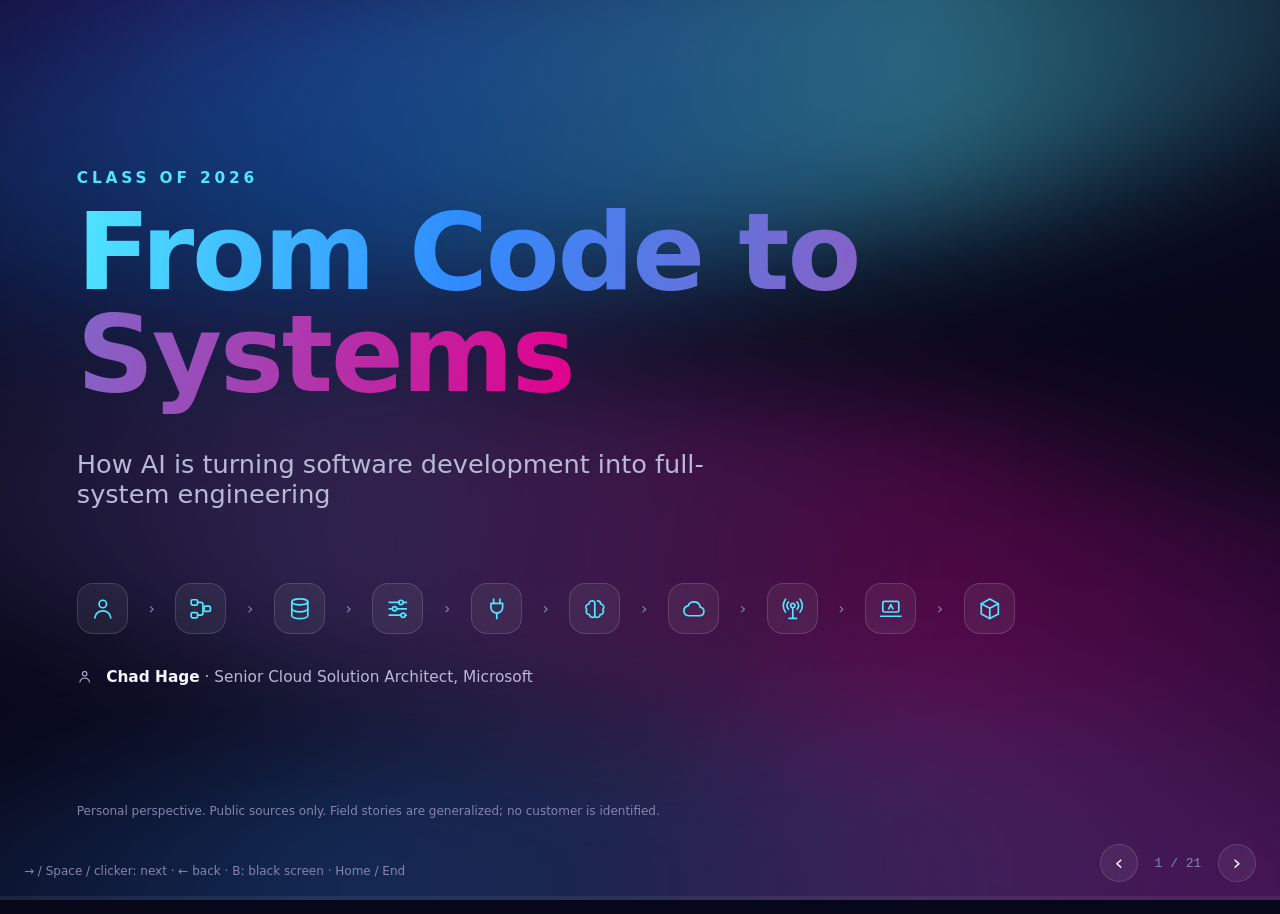
==== From-Code-to-Systems-talk.html @ 5c577702 "Publish From Code to Systems website Co-authored-by: Copilot <223556219+Copilot@users.noreply.github" ====
<!DOCTYPE html>
<html lang="en">
<head>
  <meta charset="utf-8">
  <meta name="viewport" content="width=device-width, initial-scale=1">
  <title>From Code to Systems · How AI is turning software development into full-system engineering</title>
  <meta name="description" content="A talk for computer science and computer engineering graduates on the shift from software development to full-system engineering in the AI era.">
  <style>
/* From Code to Systems — presentation microsite
   Visual direction inspired by the Microsoft Ignite 2026 stage: deep night canvas,
   flowing blue-violet-magenta light ribbons, Segoe type, bright cyan accents. */

:root {
  --bg: #07071a;
  --bg-2: #0e0d2b;
  --panel: rgba(255, 255, 255, 0.06);
  --panel-strong: rgba(255, 255, 255, 0.10);
  --line: rgba(255, 255, 255, 0.14);
  --text: #f5f5ff;
  --muted: #b9b8d9;
  --dim: #8584ad;
  --blue: #0078d4;
  --sky: #50e6ff;
  --violet: #8661c5;
  --magenta: #e3008c;
  --amber: #ffb900;
  --green: #6ccb5f;
  --grad: linear-gradient(100deg, #50e6ff 0%, #2f8cff 30%, #8661c5 62%, #e3008c 100%);
  --font: "Segoe UI Variable Display", "Segoe UI Variable Text", "Segoe UI", system-ui, -apple-system, "Helvetica Neue", Arial, sans-serif;
  --mono: "Cascadia Code", "Cascadia Mono", Consolas, ui-monospace, monospace;
  --radius: 20px;
  --ease: cubic-bezier(.2, .8, .2, 1);
}

* { box-sizing: border-box; }
html, body { margin: 0; height: 100%; background: var(--bg); color: var(--text); font-family: var(--font); overflow: hidden; }
body { -webkit-font-smoothing: antialiased; }
a { color: var(--sky); text-decoration: none; }
a:hover, a:focus-visible { text-decoration: underline; }
button { font-family: inherit; }
:focus-visible { outline: 2px solid var(--sky); outline-offset: 3px; }

/* ---------- Ambient aurora ---------- */
.aurora { position: fixed; inset: 0; z-index: 0; pointer-events: none; overflow: hidden;
  background: radial-gradient(120% 90% at 15% 0%, #1a1550 0%, transparent 55%),
              radial-gradient(90% 80% at 100% 100%, #3a0a45 0%, transparent 60%), var(--bg); }
.ribbon { position: absolute; width: 140vw; height: 38vh; left: -20vw; border-radius: 50%;
  filter: blur(60px); opacity: .42; mix-blend-mode: screen; animation: drift 22s ease-in-out infinite alternate; }
.r1 { top: -8vh; background: linear-gradient(90deg, transparent, #0078d4, #50e6ff, transparent); transform: rotate(-8deg); }
.r2 { top: 42vh; background: linear-gradient(90deg, transparent, #8661c5, #e3008c, transparent); transform: rotate(6deg); animation-duration: 28s; opacity: .30; }
.r3 { bottom: -18vh; background: linear-gradient(90deg, transparent, #2f8cff, #8661c5, transparent); transform: rotate(-3deg); animation-duration: 34s; opacity: .25; }
@keyframes drift { from { translate: -6vw 0; } to { translate: 6vw 3vh; } }

/* ---------- Stage & slides ---------- */
#stage { position: relative; z-index: 1; height: 100vh; width: 100vw; }
.slide { position: absolute; inset: 0; padding: clamp(28px, 5vh, 64px) clamp(28px, 6vw, 110px) 90px;
  display: flex; flex-direction: column; opacity: 0; visibility: hidden; transform: translateY(18px) scale(.99);
  transition: opacity .55s var(--ease), transform .55s var(--ease), visibility 0s linear .55s; overflow-y: auto; }
.slide.active { opacity: 1; visibility: visible; transform: none; transition: opacity .55s var(--ease), transform .55s var(--ease); }
.slide::-webkit-scrollbar { width: 8px; } .slide::-webkit-scrollbar-thumb { background: var(--line); border-radius: 8px; }

.kicker { display: inline-flex; align-items: center; gap: 10px; font-size: clamp(13px, 1.1vw, 17px); letter-spacing: .18em;
  text-transform: uppercase; color: var(--sky); font-weight: 600; margin-bottom: 10px; }
.kicker::before { content: ""; width: 28px; height: 2px; background: var(--grad); border-radius: 2px; }
h1, h2, h3 { margin: 0; font-weight: 600; letter-spacing: -.02em; }
h2.title { font-size: clamp(30px, 3.6vw, 60px); line-height: 1.05; }
.subtitle { color: var(--muted); font-size: clamp(16px, 1.4vw, 22px); margin-top: 8px; }
.grad-text { background: var(--grad); -webkit-background-clip: text; background-clip: text; color: transparent; }
.head { margin-bottom: clamp(16px, 3vh, 36px); }

.icon { width: 1em; height: 1em; display: inline-block; vertical-align: middle; flex: none; }
.icon svg { width: 100%; height: 100%; display: block; }
.chip { display: inline-flex; align-items: center; gap: 6px; padding: 4px 12px; border-radius: 999px; font-size: 13px;
  background: var(--panel); border: 1px solid var(--line); color: var(--muted); }
.src { display: inline-flex; gap: 6px; align-items: center; font-size: 13px; color: var(--dim); margin-top: 10px; }
.src a { color: var(--sky); }
.src .icon { font-size: 14px; color: var(--dim); }

.step { opacity: 0; transform: translateY(14px); transition: opacity .45s var(--ease), transform .45s var(--ease); }
.step.on { opacity: 1; transform: none; }

.glass { background: var(--panel); border: 1px solid var(--line); border-radius: var(--radius);
  backdrop-filter: blur(14px); -webkit-backdrop-filter: blur(14px); }

/* ---------- Title ---------- */
.s-title { justify-content: center; }
.s-title .eyebrow { color: var(--sky); letter-spacing: .25em; text-transform: uppercase; font-weight: 600; font-size: clamp(14px, 1.2vw, 18px); }
.s-title h1 { font-size: clamp(52px, 8.4vw, 150px); line-height: .95; margin: 14px 0 18px; }
.s-title .lede { font-size: clamp(18px, 2vw, 32px); color: var(--muted); max-width: 26em; }
.s-title .byline { margin-top: 34px; display: flex; gap: 14px; align-items: center; color: var(--muted); font-size: clamp(14px, 1.2vw, 18px); }
.s-title .byline strong { color: var(--text); }
.icon-rail { display: flex; gap: clamp(10px, 1.6vw, 24px); margin-top: 48px; flex-wrap: wrap; }
.icon-rail .ic { width: clamp(40px, 4vw, 62px); height: clamp(40px, 4vw, 62px); border-radius: 16px; display: grid; place-items: center;
  font-size: clamp(20px, 2vw, 30px); background: var(--panel); border: 1px solid var(--line); color: var(--sky);
  animation: pop .6s var(--ease) both; }
.icon-rail .arrow { align-self: center; color: var(--dim); }
@keyframes pop { from { opacity: 0; transform: translateY(10px) scale(.9); } }
.disclaimer { position: absolute; bottom: 70px; left: clamp(28px, 6vw, 110px); font-size: 12px; color: var(--dim); }

/* ---------- Intro ---------- */
.intro-grid { display: grid; grid-template-columns: repeat(2, minmax(0, 1fr)); gap: 18px; max-width: 1100px; }
.intro-item { display: flex; align-items: center; gap: 18px; padding: 22px 26px; font-size: clamp(18px, 1.7vw, 26px); }
.intro-item .icon { font-size: 40px; color: var(--sky); }

/* ---------- Poll ---------- */
.s-poll { justify-content: center; align-items: center; text-align: center; }
.poll-hand { font-size: clamp(80px, 11vw, 170px); color: var(--amber); animation: wave 2.4s ease-in-out infinite; transform-origin: 70% 90%; }
@keyframes wave { 0%, 60%, 100% { rotate: 0deg; } 10%, 30% { rotate: 14deg; } 20%, 40% { rotate: -8deg; } }
.poll-q { font-size: clamp(30px, 4.4vw, 72px); line-height: 1.08; max-width: 18em; margin: 18px 0 26px; }
.poll-follow { display: flex; flex-direction: column; gap: 10px; align-items: center; }
.poll-follow .step { font-size: clamp(18px, 2vw, 32px); color: var(--muted); display: flex; gap: 12px; align-items: center; }
.poll-follow .step .icon { color: var(--amber); }
.poll-punch { margin-top: 26px; font-size: clamp(22px, 2.6vw, 42px); font-weight: 600; }
.tally { display: flex; gap: 10px; margin-top: 22px; justify-content: center; }
.tally button { background: var(--panel); border: 1px solid var(--line); color: var(--muted); border-radius: 999px; padding: 8px 16px; cursor: pointer; font-size: 14px; }
.tally button.sel { background: var(--grad); color: #07071a; border-color: transparent; font-weight: 700; }

/* ---------- Shift ---------- */
.shift-row { display: grid; grid-template-columns: 1fr auto 1fr; gap: clamp(16px, 3vw, 48px); align-items: stretch; }
.shift-col { padding: clamp(20px, 3vw, 40px); }
.shift-col h3 { display: flex; align-items: center; gap: 14px; font-size: clamp(22px, 2.4vw, 38px); margin-bottom: 18px; }
.shift-col h3 .icon { font-size: 1.4em; }
.shift-col.then h3 { color: var(--muted); }
.shift-col.now { border-color: rgba(80, 230, 255, .45); box-shadow: 0 0 60px rgba(80, 230, 255, .12) inset; }
.shift-col.now h3 { color: var(--sky); }
.shift-col ul { list-style: none; margin: 0; padding: 0; display: grid; gap: 14px; }
.shift-col li { font-size: clamp(18px, 1.9vw, 30px); display: flex; gap: 12px; align-items: center; }
.shift-col.then li { color: var(--muted); }
.shift-col li::before { content: ""; width: 10px; height: 10px; border-radius: 50%; background: currentColor; opacity: .7; flex: none; }
.shift-arrow { align-self: center; font-size: clamp(40px, 5vw, 80px); color: var(--violet); }
.bigline { margin-top: clamp(20px, 5vh, 56px); font-size: clamp(26px, 3.6vw, 60px); font-weight: 700; line-height: 1.1; }

/* ---------- Reveal ---------- */
.reveal-grid { display: grid; grid-template-columns: repeat(3, minmax(0, 1fr)); gap: 20px; flex: 1; align-content: start; }
.reveal-card { padding: 26px; display: flex; flex-direction: column; gap: 14px; cursor: pointer; min-height: 320px; position: relative; }
.reveal-card .icon.big { font-size: 46px; color: var(--sky); }
.reveal-card .prompt { font-size: clamp(17px, 1.55vw, 24px); line-height: 1.3; }
.reveal-card .answer { margin-top: auto; font-size: clamp(38px, 4.6vw, 76px); font-weight: 800; line-height: 1; display: none; }
.reveal-card.open .answer { display: block; animation: pop .5s var(--ease) both; }
.reveal-card .qmark { margin-top: auto; font-size: clamp(38px, 4.6vw, 76px); font-weight: 800; color: var(--dim); line-height: 1; }
.reveal-card.open .qmark { display: none; }
.reveal-card .note { color: var(--muted); font-size: 15px; opacity: 0; transition: opacity .5s .2s; }
.reveal-card.open .note { opacity: 1; }
.reveal-card .src { opacity: 0; transition: opacity .5s .3s; margin-top: 0; }
.reveal-card.open .src { opacity: 1; }
.takeaway { margin-top: clamp(16px, 4vh, 40px); font-size: clamp(22px, 2.6vw, 42px); font-weight: 600; }

/* ---------- Evidence ---------- */
.evi-grid { display: grid; grid-template-columns: repeat(3, minmax(0, 1fr)); gap: 18px; }
.evi { padding: 22px 24px; display: flex; flex-direction: column; gap: 8px; }
.evi .top { display: flex; align-items: center; gap: 14px; }
.evi .top .icon { font-size: 34px; color: var(--sky); }
.evi .stat { font-size: clamp(28px, 3vw, 50px); font-weight: 800; line-height: 1; }
.evi .label { color: var(--muted); font-size: clamp(15px, 1.25vw, 19px); line-height: 1.35; }
.caveat { margin-top: 20px; color: var(--dim); font-size: 15px; display: flex; gap: 8px; align-items: center; }
.caveat .icon { color: var(--amber); }

/* ---------- Provocation ---------- */
.s-provocation { justify-content: center; align-items: center; }
.flip { perspective: 1600px; width: min(1100px, 90vw); height: min(440px, 56vh); cursor: pointer; }
.flip-inner { position: relative; width: 100%; height: 100%; transition: transform .9s var(--ease); transform-style: preserve-3d; }
.flip.flipped .flip-inner { transform: rotateY(180deg); }
.face { position: absolute; inset: 0; backface-visibility: hidden; -webkit-backface-visibility: hidden; border-radius: 28px;
  display: flex; flex-direction: column; justify-content: center; padding: clamp(28px, 5vw, 70px); gap: 18px; }
.face.front { background: linear-gradient(135deg, #2a0f3c, #12123a); border: 1px solid rgba(227, 0, 140, .45); }
.face.back { background: linear-gradient(135deg, #062a45, #141a4a); border: 1px solid rgba(80, 230, 255, .5); transform: rotateY(180deg); }
.face .tag { font-size: 15px; letter-spacing: .2em; text-transform: uppercase; font-weight: 700; display: flex; align-items: center; gap: 10px; }
.face.front .tag { color: #ff6fc4; } .face.back .tag { color: var(--sky); }
.face .say { font-size: clamp(30px, 4.4vw, 72px); font-weight: 700; line-height: 1.08; }
.face.front .say { text-decoration: line-through rgba(227, 0, 140, 0); transition: text-decoration-color .6s; }
.face .icon.giant { position: absolute; right: 40px; top: 36px; font-size: 80px; opacity: .18; }
.vote { display: flex; gap: 14px; margin-top: 10px; }
.vote span { padding: 8px 18px; border-radius: 999px; border: 1px solid var(--line); background: var(--panel); font-size: 16px; display: inline-flex; gap: 8px; align-items: center; }

/* ---------- Stack ---------- */
.stack-wrap { display: grid; grid-template-columns: minmax(280px, 0.9fr) 1.2fr; gap: clamp(18px, 3vw, 44px); flex: 1; min-height: 0; }
.stack { display: flex; flex-direction: column; gap: 6px; }
.layer { display: flex; align-items: center; gap: 14px; padding: 9px 16px; border-radius: 14px; background: var(--panel); border: 1px solid var(--line);
  cursor: pointer; transition: all .35s var(--ease); font-size: clamp(14px, 1.25vw, 19px); color: var(--muted); text-align: left; width: 100%; font-family: inherit; }
.layer .num { font-family: var(--mono); font-size: 12px; color: var(--dim); width: 22px; }
.layer .icon { font-size: 22px; color: var(--sky); }
.layer:hover { background: var(--panel-strong); }
.layer.sel { background: linear-gradient(90deg, rgba(0,120,212,.45), rgba(134,97,197,.35)); color: var(--text); border-color: rgba(80,230,255,.6);
  transform: translateX(10px); box-shadow: 0 8px 30px rgba(0, 120, 212, .25); }
.layer.done { color: var(--text); }
.detail { padding: clamp(22px, 3vw, 40px); display: flex; flex-direction: column; gap: 18px; }
.detail .dh { display: flex; align-items: center; gap: 18px; }
.detail .dh .icon { font-size: 64px; color: var(--sky); }
.detail .dh h3 { font-size: clamp(26px, 2.8vw, 46px); }
.kv { display: grid; grid-template-columns: 44px 1fr; gap: 14px 12px; align-items: start; }
.kv .icon { font-size: 28px; }
.kv .k { font-size: 12px; letter-spacing: .14em; text-transform: uppercase; color: var(--dim); }
.kv .v { font-size: clamp(17px, 1.6vw, 25px); }
.kv .ok { color: var(--green); } .kv .bad { color: #ff7a8a; } .kv .sk { color: var(--amber); }
.pills { display: flex; flex-wrap: wrap; gap: 8px; margin-top: 4px; }
.pill { padding: 4px 12px; border-radius: 999px; font-size: 14px; background: rgba(255,185,0,.12); border: 1px solid rgba(255,185,0,.35); color: #ffd56b; }
.detail-empty { color: var(--dim); display: grid; place-items: center; text-align: center; font-size: 20px; gap: 12px; }
.detail-empty .icon { font-size: 60px; color: var(--violet); }

/* ---------- Journey ---------- */
.journey-req { font-size: clamp(18px, 1.9vw, 30px); padding: 16px 22px; border-left: 4px solid var(--sky); background: var(--panel); border-radius: 12px; margin-bottom: 18px; font-style: italic; }
.journey-wrap { display: grid; grid-template-columns: minmax(240px, .75fr) 1.25fr; gap: clamp(18px, 3vw, 44px); flex: 1; min-height: 0; }
.track { position: relative; display: flex; flex-direction: column; gap: 4px; }
.track .layer { cursor: default; padding: 7px 14px; }
.packet { position: absolute; left: -16px; width: 12px; height: 12px; border-radius: 50%; background: var(--sky);
  box-shadow: 0 0 0 6px rgba(80,230,255,.2), 0 0 24px var(--sky); transition: top .6s var(--ease); }
.jcard { padding: clamp(22px, 3vw, 38px); display: flex; flex-direction: column; gap: 18px; }
.jcard .stepno { font-family: var(--mono); color: var(--dim); font-size: 14px; }
.jcard .what { font-size: clamp(22px, 2.4vw, 38px); font-weight: 600; line-height: 1.15; }
.jgrid { display: grid; grid-template-columns: 1fr 1fr; gap: 14px; }
.jbox { padding: 16px 18px; border-radius: 14px; display: flex; gap: 12px; align-items: flex-start; font-size: clamp(15px, 1.4vw, 21px); }
.jbox .icon { font-size: 26px; }
.jbox.breaks { background: rgba(255, 80, 110, .1); border: 1px solid rgba(255, 80, 110, .35); }
.jbox.breaks .icon { color: #ff7a8a; }
.jbox.save { background: rgba(108, 203, 95, .1); border: 1px solid rgba(108, 203, 95, .35); }
.jbox.save .icon { color: var(--green); }
.jbox small { display: block; font-size: 11px; letter-spacing: .14em; text-transform: uppercase; color: var(--dim); margin-bottom: 4px; }

/* ---------- Trio ---------- */
.trio { display: grid; grid-template-columns: repeat(3, minmax(0, 1fr)); gap: 20px; }
.trio .t { padding: 30px; display: flex; flex-direction: column; gap: 12px; }
.trio .t .icon { font-size: 60px; color: var(--sky); }
.trio .t h3 { font-size: clamp(22px, 2.2vw, 36px); }
.trio .t .line { color: var(--muted); font-size: clamp(16px, 1.4vw, 21px); }
.trio .t .proof { font-size: 15px; padding-top: 12px; border-top: 1px solid var(--line); }

/* ---------- Skills ---------- */
.skills-wrap { display: grid; grid-template-columns: 1.05fr 1fr; gap: clamp(16px, 2.5vw, 36px); flex: 1; min-height: 0; }
.skill-grid { display: grid; grid-template-columns: repeat(3, minmax(0, 1fr)); gap: 10px; align-content: start; }
.tile { display: flex; flex-direction: column; align-items: flex-start; gap: 8px; padding: 12px 14px; border-radius: 14px; background: var(--panel); border: 1px solid var(--line);
  color: var(--muted); cursor: pointer; text-align: left; font-family: inherit; font-size: clamp(12px, 1vw, 15px); transition: all .3s var(--ease); }
.tile .icon { font-size: 26px; color: var(--sky); }
.tile:hover { background: var(--panel-strong); color: var(--text); }
.tile.sel { background: linear-gradient(135deg, rgba(0,120,212,.5), rgba(227,0,140,.3)); color: var(--text); border-color: rgba(80,230,255,.6); transform: scale(1.03); }
.tile.seen { color: var(--text); }
.skill-card { perspective: 1600px; min-height: 380px; cursor: pointer; }
.skill-card .flip-inner { min-height: 380px; }
.skill-card .face { justify-content: flex-start; padding: clamp(22px, 2.6vw, 36px); border-radius: 22px; }
.skill-card.flipped .flip-inner { transform: rotateY(180deg); }
.skill-card .face h3 { font-size: clamp(22px, 2.2vw, 36px); display: flex; gap: 14px; align-items: center; }
.skill-card .face h3 .icon { font-size: 1.4em; color: var(--sky); }
.skill-card .why { font-size: clamp(18px, 1.8vw, 28px); line-height: 1.25; font-weight: 600; }
.skill-card .hint { margin-top: auto; color: var(--dim); font-size: 13px; display: flex; gap: 8px; align-items: center; }
.oldnew { display: grid; gap: 12px; }
.oldnew .o, .oldnew .n { padding: 14px 16px; border-radius: 14px; font-size: clamp(15px, 1.4vw, 21px); }
.oldnew .o { background: rgba(255,255,255,.05); color: var(--muted); }
.oldnew .n { background: rgba(80,230,255,.1); border: 1px solid rgba(80,230,255,.35); }
.oldnew small { display: block; font-size: 11px; letter-spacing: .14em; text-transform: uppercase; color: var(--dim); margin-bottom: 4px; }
details.starter { margin-top: 14px; border-radius: 14px; background: rgba(255,185,0,.08); border: 1px solid rgba(255,185,0,.3); padding: 10px 16px; }
details.starter summary { cursor: pointer; color: #ffd56b; font-weight: 600; display: flex; gap: 8px; align-items: center; list-style: none; }
details.starter summary::-webkit-details-marker { display: none; }
details.starter p { margin: 8px 0 2px; font-size: clamp(15px, 1.3vw, 19px); }

/* ---------- Field stories & cases ---------- */
.field-grid, .case-grid { display: grid; grid-template-columns: repeat(2, minmax(0, 1fr)); gap: 16px; }
.case-grid { grid-template-columns: repeat(3, minmax(0, 1fr)); }
.story { padding: 22px 24px; display: grid; grid-template-columns: 56px 1fr; gap: 6px 16px; }
.story > .icon { font-size: 44px; color: var(--sky); grid-row: span 5; }
.story .sector { font-size: 13px; letter-spacing: .14em; text-transform: uppercase; color: var(--dim); }
.story h3 { font-size: clamp(20px, 1.9vw, 30px); }
.story .row { display: flex; gap: 10px; align-items: flex-start; font-size: clamp(14px, 1.2vw, 18px); color: var(--muted); }
.story .row .icon { font-size: 18px; margin-top: 3px; }
.story .lesson { color: var(--text); font-weight: 600; }
.story .lesson .icon { color: var(--amber); }
.case { padding: 22px; display: flex; flex-direction: column; gap: 6px; }
.case .top { display: flex; justify-content: space-between; align-items: center; }
.case .top .icon { font-size: 32px; color: var(--sky); }
.case .org { font-weight: 700; font-size: clamp(17px, 1.5vw, 23px); }
.case .what { color: var(--dim); font-size: 14px; }
.case .stat { font-size: clamp(30px, 3vw, 50px); font-weight: 800; margin-top: 8px; line-height: 1.05; }
.case .stat.quote { font-size: clamp(24px, 2.2vw, 36px); font-style: italic; }
.case .sl { color: var(--muted); font-size: 15px; }

/* ---------- Roles ---------- */
.legend { display: flex; gap: 16px; flex-wrap: wrap; align-items: center; margin-bottom: 16px; }
.legend .lg { display: inline-flex; gap: 8px; align-items: center; font-size: 15px; color: var(--muted); }
.dot { width: 12px; height: 12px; border-radius: 50%; display: inline-block; }
.dot.now { background: var(--green); } .dot.y1 { background: var(--sky); } .dot.y3 { background: var(--magenta); }
.legend .ln { font-size: 13px; color: var(--dim); font-style: italic; }
.role-cols { display: grid; grid-template-columns: repeat(3, minmax(0, 1fr)); gap: 16px; flex: 1; }
.role-col h4 { margin: 0 0 10px; font-size: 14px; letter-spacing: .14em; text-transform: uppercase; display: flex; gap: 8px; align-items: center; color: var(--muted); }
.role { padding: 16px 18px; margin-bottom: 12px; display: grid; grid-template-columns: 40px 1fr; gap: 4px 12px; }
.role > .icon { font-size: 32px; grid-row: span 3; }
.role.now > .icon { color: var(--green); } .role.y1 > .icon { color: var(--sky); } .role.y3 > .icon { color: #ff6fc4; }
.role h3 { font-size: clamp(17px, 1.5vw, 23px); }
.role .line { color: var(--muted); font-size: 14px; }
.role .proof { font-size: 13px; }
.role.feature { border-color: rgba(108,203,95,.6); box-shadow: 0 0 40px rgba(108,203,95,.15); }

/* ---------- Close ---------- */
.s-close { justify-content: center; align-items: center; text-align: center; }
.s-close .l1 { font-size: clamp(34px, 5vw, 86px); font-weight: 600; color: var(--muted); }
.s-close .l2 { font-size: clamp(42px, 6.4vw, 112px); font-weight: 800; line-height: 1.02; margin-top: 12px; max-width: 14em; }
.s-close .thanks { margin-top: 48px; font-size: clamp(20px, 2vw, 30px); color: var(--muted); }
.s-close .thanks strong { color: var(--text); }

/* ---------- Sources ---------- */
.src-grid { display: grid; grid-template-columns: repeat(2, minmax(0, 1fr)); gap: 18px; }
.src-group { padding: 20px 24px; }
.src-group h3 { font-size: 18px; margin-bottom: 10px; color: var(--sky); }
.src-group ol { margin: 0; padding-left: 20px; display: grid; gap: 6px; font-size: 14px; color: var(--muted); }
.src-group a { color: var(--text); }

/* ---------- HUD ---------- */
.hud { position: fixed; z-index: 5; right: 24px; bottom: 18px; display: flex; gap: 8px; align-items: center; }
.hud-btn { width: 38px; height: 38px; border-radius: 50%; border: 1px solid var(--line); background: var(--panel); color: var(--text); font-size: 22px; cursor: pointer; line-height: 1; }
.hud-btn:hover { background: var(--panel-strong); }
.hud-count { font-family: var(--mono); font-size: 13px; color: var(--dim); min-width: 64px; text-align: center; }
.progress { position: fixed; z-index: 5; left: 0; right: 0; bottom: 0; height: 4px; background: rgba(255,255,255,.06); }
.progress span { display: block; height: 100%; width: 0; background: var(--grad); transition: width .5s var(--ease); }
.blackout { position: fixed; inset: 0; z-index: 20; background: #000; opacity: 0; pointer-events: none; transition: opacity .4s; }
.blackout.on { opacity: 1; pointer-events: auto; }
.keyhint { position: fixed; z-index: 5; left: 24px; bottom: 22px; font-size: 12px; color: var(--dim); transition: opacity 1s; }
.keyhint.hide { opacity: 0; }
.noscript { position: fixed; inset: 0; display: grid; place-items: center; font-size: 22px; }

/* ---------- Responsive ---------- */
@media (max-width: 1100px) {
  .reveal-grid, .evi-grid, .trio, .case-grid, .role-cols { grid-template-columns: repeat(2, minmax(0, 1fr)); }
  .skills-wrap, .stack-wrap, .journey-wrap { grid-template-columns: 1fr; }
}
@media (max-width: 700px) {
  .reveal-grid, .evi-grid, .trio, .case-grid, .role-cols, .field-grid, .intro-grid, .src-grid, .jgrid { grid-template-columns: 1fr; }
  .shift-row { grid-template-columns: 1fr; } .shift-arrow { rotate: 90deg; justify-self: center; }
  .skill-grid { grid-template-columns: repeat(2, minmax(0, 1fr)); }
  .keyhint { display: none; }
}
@media (prefers-reduced-motion: reduce) {
  *, *::before, *::after { animation: none !important; transition-duration: .01ms !important; }
}
@media print {
  html, body { overflow: visible; height: auto; }
  .aurora, .hud, .progress, .keyhint, .blackout { display: none; }
  #stage { height: auto; }
  .slide { position: relative; opacity: 1; visibility: visible; transform: none; page-break-after: always; min-height: 100vh; }
  .step, .reveal-card .note, .reveal-card .src { opacity: 1 !important; transform: none !important; }
}

</style>
</head>
<body>
  <div class="aurora" aria-hidden="true">
    <span class="ribbon r1"></span><span class="ribbon r2"></span><span class="ribbon r3"></span>
  </div>

  <main id="stage" aria-live="polite"></main>

  <nav class="hud" aria-label="Presentation controls">
    <button class="hud-btn" id="prevBtn" aria-label="Previous">&#8249;</button>
    <span class="hud-count" id="counter">1 / 1</span>
    <button class="hud-btn" id="nextBtn" aria-label="Next">&#8250;</button>
  </nav>
  <div class="progress" aria-hidden="true"><span id="progressBar"></span></div>
  <div class="blackout" id="blackout" aria-hidden="true"></div>
  <div class="keyhint" id="keyhint">→ / Space / clicker: next · ← back · B: black screen · Home / End</div>

  <noscript><p class="noscript">This talk needs JavaScript to present.</p></noscript>
  <script id="talk-data" type="application/json">{"meta": {"title": "From Code to Systems", "subtitle": "How AI is turning software development into full-system engineering", "speaker": "Chad Hage", "role": "Senior Cloud Solution Architect, Microsoft", "event": "TEDx-style talk · Graduating class of computer science & computer engineering", "disclaimer": "Personal perspective. Public sources only. Field stories are generalized; no customer is identified."}, "sections": [{"id": "title", "type": "title", "kicker": "Class of 2026", "title": "From Code to Systems", "subtitle": "How AI is turning software development into full-system engineering", "icons": ["person", "flow", "database", "sliders", "plug", "brain", "cloud", "antenna", "laptop", "box"]}, {"id": "intro", "type": "intro", "kicker": "Who's talking", "title": "Field engineer. Not a futurist.", "points": [{"icon": "building", "text": "Cloud Solution Architect at Microsoft"}, {"icon": "globe", "text": "Banks · energy · pharma · automotive"}, {"icon": "box", "text": "Platforms, guardrails, reliability, cost"}, {"icon": "compass", "text": "Today: what I see changing, and the evidence behind it"}]}, {"id": "poll-1", "type": "poll", "kicker": "Hands up", "question": "Did an AI write code you shipped this year?", "followups": ["Keep it up if you could explain every line.", "Keep it up if you tested how it fails.", "Keep it up if you know what it cost to run."], "punch": "That gap is this talk."}, {"id": "shift", "type": "shift", "kicker": "The shift", "title": "The craft moved up a level", "from": {"label": "Then", "icon": "code", "items": ["Write the code", "Ship the app", "Full stack = UI to database"]}, "to": {"label": "Now", "icon": "flow", "items": ["Specify, verify, contain", "Run the system", "Full stack = human to container"]}, "bigline": "The full stack is now the full execution stack."}, {"id": "reveal-1", "type": "reveal", "kicker": "Guess the number", "items": [{"prompt": "Lab task. AI pair programmer vs. none. How much faster?", "answer": "55.8% faster", "icon": "rocket", "note": "Randomized lab experiment, one well-scoped task", "source": "Peng et al., 2023", "url": "https://arxiv.org/abs/2302.06590"}, {"prompt": "Experienced maintainers. Their own large repos. Early-2025 tools. Faster or slower?", "answer": "19% slower", "icon": "hourglass", "note": "They believed AI had sped them up by 20%", "source": "METR randomized trial, 2025 (METR now flags these results as dated)", "url": "https://metr.org/blog/2025-07-10-early-2025-ai-experienced-os-dev-study/"}, {"prompt": "Three company field experiments. 4,867 developers. Change in completed tasks?", "answer": "+26%", "icon": "chart", "note": "Bigger gains for less experienced developers", "source": "Cui, Demirer et al., Microsoft Research, 2025", "url": "https://www.microsoft.com/en-us/research/publication/the-effects-of-generative-ai-on-high-skilled-work-evidence-from-three-field-experiments-with-software-developers/"}], "takeaway": "Same tools. Different results. The system around the tool decides."}, {"id": "evidence", "type": "evidence", "kicker": "Evidence wall", "title": "What the data keeps saying", "cards": [{"icon": "pulse", "stat": "−7.2%", "label": "delivery stability as AI adoption rose", "source": "DORA 2024 (survey, correlational)", "url": "https://cloud.google.com/blog/products/devops-sre/announcing-the-2024-dora-report"}, {"icon": "shieldcheck", "stat": "Guardrails", "label": "Throughput now rises with AI. Stability needs strong tests, version control and fast feedback.", "source": "DORA 2025 (survey of ~5,000)", "url": "https://cloud.google.com/blog/products/ai-machine-learning/announcing-the-2025-dora-report"}, {"icon": "eye", "stat": "Trust ↔ thinking", "label": "More confidence in AI, less critical thinking. More self-confidence, more.", "source": "Lee et al., Microsoft Research, CHI 2025", "url": "https://www.microsoft.com/en-us/research/publication/the-impact-of-generative-ai-on-critical-thinking-self-reported-reductions-in-cognitive-effort-and-confidence-effects-from-a-survey-of-knowledge-workers/"}, {"icon": "check", "stat": "50%", "label": "of AI users rank quality control of AI output as the top skill", "source": "Microsoft Work Trend Index 2026", "url": "https://www.microsoft.com/en-us/worklab/work-trend-index/agents-human-agency-and-the-opportunity-for-every-organization"}, {"icon": "users", "stat": "2×", "label": "Organizational factors explain more than twice the AI impact of individual ones", "source": "Microsoft Work Trend Index 2026", "url": "https://www.microsoft.com/en-us/worklab/work-trend-index/agents-human-agency-and-the-opportunity-for-every-organization"}, {"icon": "briefcase", "stat": "78%", "label": "of leaders considering hiring for AI-specific roles", "source": "Microsoft Work Trend Index 2025", "url": "https://www.microsoft.com/en-us/worklab/work-trend-index/2025-the-year-the-frontier-firm-is-born"}], "caveat": "Surveys show association, not cause. Read the method before you quote the number."}, {"id": "provoke-1", "type": "provocation", "kicker": "Myth or fact?", "myth": "AI makes engineering discipline optional.", "flip": "AI multiplies change. Discipline is what keeps it standing.", "icon": "zap"}, {"id": "stack", "type": "stack", "kicker": "The map", "title": "The full execution stack", "subtitle": "Every layer is now an engineering surface", "layers": [{"id": "human", "name": "Human intent", "icon": "person", "engineer": "Goals, specs, approval points", "risk": "Vague intent, unchecked trust", "skills": ["BDD", "Verification"], "source": "Lee et al., CHI 2025", "url": "https://www.microsoft.com/en-us/research/publication/the-impact-of-generative-ai-on-critical-thinking-self-reported-reductions-in-cognitive-effort-and-confidence-effects-from-a-survey-of-knowledge-workers/"}, {"id": "process", "name": "Process", "icon": "flow", "engineer": "Workflows, hand-offs, change control", "risk": "Agents skip the steps people relied on", "skills": ["BDD", "Reliability"], "source": "Work Trend Index 2026", "url": "https://www.microsoft.com/en-us/worklab/work-trend-index/agents-human-agency-and-the-opportunity-for-every-organization"}, {"id": "data", "name": "Data", "icon": "database", "engineer": "Quality, lineage, freshness, access", "risk": "Confident answers from stale data", "skills": ["Evaluation", "Security"], "source": "Microsoft Foundry observability", "url": "https://learn.microsoft.com/en-us/azure/foundry/concepts/observability"}, {"id": "config", "name": "Configuration & policy", "icon": "sliders", "engineer": "Identity, least privilege, policy as code", "risk": "One setting opens everything", "skills": ["Security", "Cost"], "source": "Microsoft Secure Future Initiative", "url": "https://www.microsoft.com/en-us/trust-center/security/secure-future-initiative"}, {"id": "harness", "name": "Agent harness", "icon": "plug", "engineer": "Tools, context, memory, guardrails", "risk": "Wrong context, wrong tool, wrong action", "skills": ["Context engineering", "Red teaming"], "source": "Model Context Protocol", "url": "https://modelcontextprotocol.io/docs/getting-started/intro"}, {"id": "models", "name": "Models", "icon": "brain", "engineer": "Language, decision and science models; routing", "risk": "Frontier cost for routine work", "skills": ["Evaluation", "Cost", "Performance"], "source": "Microsoft Ignite 2026 keynote", "url": "https://blogs.microsoft.com/blog/2026/11/17/ignite-2026-building-the-frontier-ecosystem/"}, {"id": "cloud", "name": "Cloud hub", "icon": "cloud", "engineer": "Scale, regions, observability, evaluation", "risk": "Silent drift at scale", "skills": ["Reliability", "Chaos", "Cost"], "source": "Azure Well-Architected: Reliability", "url": "https://learn.microsoft.com/en-us/azure/well-architected/reliability/"}, {"id": "edge", "name": "Edge", "icon": "antenna", "engineer": "Plants, sites, offline operation", "risk": "The network is gone. Now what?", "skills": ["Reliability", "Performance"], "source": "Azure IoT Operations", "url": "https://learn.microsoft.com/en-us/azure/iot-operations/overview-iot-operations"}, {"id": "device", "name": "Local device", "icon": "laptop", "engineer": "On-device models, GPU/NPU, privacy", "risk": "Battery, heat, version sprawl", "skills": ["Performance", "Security"], "source": "Foundry Local", "url": "https://learn.microsoft.com/en-us/azure/foundry-local/what-is-foundry-local"}, {"id": "container", "name": "Execution container", "icon": "box", "engineer": "Blast radius of generated code", "risk": "Agent grants itself more access", "skills": ["Containment", "Security", "Chaos"], "source": "Microsoft Execution Containers (MXC)", "url": "https://learn.microsoft.com/en-us/windows/apps/develop/mxc/"}]}, {"id": "journey", "type": "journey", "kicker": "Follow one request", "title": "One sentence. Ten layers.", "request": "“Line 4 slowed down overnight. Find out why and fix what's safe to fix.”", "steps": [{"layer": "human", "what": "A plant manager states a goal and a limit: safe fixes only.", "breaks": "“Safe” was never defined", "save": "Acceptance scenarios agreed up front"}, {"layer": "process", "what": "The request becomes a tracked change, with an approver.", "breaks": "Agent acts outside change control", "save": "Workflow gates the agent can't skip"}, {"layer": "data", "what": "Sensor, maintenance and shift data are pulled together.", "breaks": "Yesterday's sensor feed was stale", "save": "Freshness checks before reasoning"}, {"layer": "config", "what": "The agent runs under its own identity, with scoped permissions.", "breaks": "Agent borrows a human's full access", "save": "Separate agent identity, least privilege"}, {"layer": "harness", "what": "The harness picks tools over MCP and builds the context.", "breaks": "Prompt injection hidden in a work order", "save": "Red-team the tool inputs"}, {"layer": "models", "what": "A decision model routes; a language model explains; a smaller model runs local.", "breaks": "Frontier model used for every step", "save": "Route by task; evaluate cost and quality"}, {"layer": "cloud", "what": "Traces, evaluations and fleet-wide patterns live in the cloud hub.", "breaks": "No trace, no root cause", "save": "Observability and continuous evaluation"}, {"layer": "edge", "what": "The plant's edge cluster keeps running if the uplink drops.", "breaks": "Plant goes blind offline", "save": "Offline-first design and failover drills"}, {"layer": "device", "what": "A technician's laptop runs a local model for the floor walk.", "breaks": "Slow on the hardware actually issued", "save": "Latency budgets on real devices"}, {"layer": "container", "what": "The generated fix script runs in a policy-bound container.", "breaks": "Script tries to edit production config", "save": "Contained: denied by policy, not by luck"}, {"layer": "human", "what": "Evidence, diff and rollback plan go back to a person to approve.", "breaks": "Rubber-stamp approval", "save": "Show proof, not just a summary"}], "takeaway": "Nobody “wrote the app.” Somebody engineered every hop."}, {"id": "models", "type": "trio", "kicker": "Models are plural", "title": "Three kinds of intelligence to engineer with", "items": [{"icon": "chat", "name": "Language models", "line": "Read, write, reason, plan", "proof": "Foundry carries closed and open-weight model families", "url": "https://blogs.microsoft.com/blog/2026/11/17/ignite-2026-building-the-frontier-ecosystem/"}, {"icon": "branch", "name": "Decision models", "line": "Fast, cheap routing, labeling, filtering", "proof": "Microsoft-Decision-1.1, generally available (Ignite 2026)", "url": "https://blogs.microsoft.com/blog/2026/11/17/ignite-2026-building-the-frontier-ecosystem/"}, {"icon": "flask", "name": "Science models", "line": "Search chemistry, materials, biology", "proof": "Microsoft Discovery: new coolant prototype candidate in ~200 hours", "url": "https://azure.microsoft.com/en-us/blog/transforming-rd-with-agentic-ai-introducing-microsoft-discovery/"}], "takeaway": "Your job: match the right intelligence to the task, the budget and the risk."}, {"id": "skills", "type": "skills", "kicker": "The toolkit", "title": "Skills that compound", "subtitle": "Click a card to flip: old way vs. AI way", "skills": [{"id": "tdd", "name": "Test-driven development", "icon": "check", "why": "Tests become the spec an agent must satisfy.", "old": "Write code, then tests, if time allows", "ai": "Write failing tests first; let the agent turn them green; review the diff", "starter": "Take one kata. Write the tests. Have an agent implement. Reject anything that edits your tests.", "source": "Martin Fowler: Test Driven Development", "url": "https://martinfowler.com/bliki/TestDrivenDevelopment.html"}, {"id": "bdd", "name": "Behavior-driven development", "icon": "chat", "why": "Plain-language scenarios are a contract humans and agents both read.", "old": "Requirements doc nobody reopens", "ai": "Given/When/Then scenarios drive generation and gate acceptance", "starter": "Write five scenarios for a feature you know. Generate the code. Run them as the gate.", "source": "Cucumber: Behaviour-Driven Development", "url": "https://cucumber.io/docs/bdd/"}, {"id": "chaos", "name": "Chaos engineering", "icon": "zap", "why": "Agents add new failure modes: model timeouts, tool errors, bad context.", "old": "A yearly game day", "ai": "Fault injection as a pipeline gate, including model and tool failures", "starter": "Inject latency into one model call. Does your app degrade gracefully?", "source": "Azure Chaos Studio", "url": "https://learn.microsoft.com/en-us/azure/chaos-studio/chaos-studio-overview"}, {"id": "rel", "name": "Reliability engineering", "icon": "pulse", "why": "More change, faster. Stability must be designed, not hoped for.", "old": "Humans read dashboards at 3 a.m.", "ai": "SLOs for agents too; agents assist mitigation; you design the failure modes", "starter": "Set an SLO and error budget for a project you already run.", "source": "Azure Well-Architected: Reliability", "url": "https://learn.microsoft.com/en-us/azure/well-architected/reliability/"}, {"id": "sec", "name": "Security engineering", "icon": "shield", "why": "Prompt injection, tool abuse and agent identity are new attack surface.", "old": "Pen test before launch", "ai": "Secure by design, by default, in operations, for every agent", "starter": "Threat-model one agent app: what can it read, call and change?", "source": "Microsoft Security Development Lifecycle", "url": "https://www.microsoft.com/en-us/securityengineering/sdl/"}, {"id": "cost", "name": "Cost engineering", "icon": "coin", "why": "Tokens and GPUs make cost a design property.", "old": "Finance reads the bill next month", "ai": "Track cost per successful outcome; route routine work to cheaper models", "starter": "Log tokens and cost per task. Find your most expensive easy task.", "source": "FinOps Foundation: FinOps for AI", "url": "https://www.finops.org/wg/finops-for-ai-overview/"}, {"id": "perf", "name": "Performance engineering", "icon": "gauge", "why": "Latency now spans retrieval, models, tools and devices.", "old": "Tune the query, add a cache", "ai": "Latency budgets per hop; choose model size and location deliberately", "starter": "Measure p95 latency for each step of one AI feature.", "source": "Azure Well-Architected: Performance Efficiency", "url": "https://learn.microsoft.com/en-us/azure/well-architected/performance-efficiency/"}, {"id": "eval", "name": "Evaluation engineering", "icon": "target", "why": "Non-deterministic output needs measured quality, not a green checkmark.", "old": "Assert equals", "ai": "Evaluators, golden datasets, quality gates in CI/CD, live evaluation", "starter": "Build a 50-case golden set for one prompt. Re-run it on every change.", "source": "Microsoft Foundry: observability & evaluation", "url": "https://learn.microsoft.com/en-us/azure/foundry/concepts/observability"}, {"id": "red", "name": "AI red teaming", "icon": "bug", "why": "If you don't attack your agent, someone else will.", "old": "Security review at the end", "ai": "Automated adversarial probes; track attack success rate", "starter": "Point PyRIT at your own chatbot. Fix the first thing that breaks.", "source": "Microsoft AI Red Team", "url": "https://learn.microsoft.com/en-us/security/ai-red-team/"}, {"id": "ctx", "name": "Context & harness engineering", "icon": "layers", "why": "What the model sees decides what the model does.", "old": "Integrate an API", "ai": "Design tools, context windows, memory and guardrails; connect over MCP", "starter": "Wrap one tool you use daily as an MCP server.", "source": "Model Context Protocol", "url": "https://modelcontextprotocol.io/docs/getting-started/intro"}, {"id": "edge", "name": "Edge & device engineering", "icon": "antenna", "why": "Intelligence is moving to plants, vehicles and laptops.", "old": "Everything calls the cloud", "ai": "Hub-and-edge design; on-device models with GPU/NPU; offline operation", "starter": "Run a model locally with Foundry Local. Compare latency with a cloud call.", "source": "Foundry Local", "url": "https://learn.microsoft.com/en-us/azure/foundry-local/what-is-foundry-local"}, {"id": "mxc", "name": "Containment engineering", "icon": "box", "why": "An agent can't be its own security authority.", "old": "Run scripts with the user's full access", "ai": "Policy-bound execution containers for generated code, tools and whole agents", "starter": "Run a generated script in MXC. Use Learning Mode to draft a least-privilege policy.", "source": "Microsoft Execution Containers (MXC)", "url": "https://learn.microsoft.com/en-us/windows/apps/develop/mxc/"}, {"id": "verify", "name": "Verification & judgment", "icon": "eye", "why": "The scarcest skill is knowing when the output is wrong.", "old": "Trust the compiler", "ai": "Verify, integrate, steward; keep your own confidence earned", "starter": "For one week, write down every AI answer you had to correct, and why.", "source": "Lee et al., Microsoft Research, CHI 2025", "url": "https://www.microsoft.com/en-us/research/publication/the-impact-of-generative-ai-on-critical-thinking-self-reported-reductions-in-cognitive-effort-and-confidence-effects-from-a-survey-of-knowledge-workers/"}]}, {"id": "poll-2", "type": "poll", "kicker": "Hands up", "question": "Who has practiced chaos engineering on a real project?", "followups": ["Who has written a test before the code it tests?", "Who has threat-modeled something they built?", "Who knows the cost per request of their last project?"], "punch": "Pick the one you didn't raise your hand for. Start there."}, {"id": "field", "type": "field", "kicker": "From the field", "title": "Patterns I keep seeing", "note": "Generalized from customer work. No customer, figure or detail identifies anyone.", "stories": [{"icon": "bank", "sector": "A global bank", "title": "AI with guardrails", "challenge": "Teams want agents. Regulators want control and evidence.", "move": "Policy as code, private networking, evaluation gates before production.", "lesson": "Automated guardrails speed teams up."}, {"icon": "flame", "sector": "An energy major", "title": "Governed sandboxes", "challenge": "Engineers need safe places to experiment. Requests were slow and manual.", "move": "Sandboxes created from code, with policy, expiry and cost caps built in.", "lesson": "Make the safe path the fast path."}, {"icon": "pill", "sector": "A pharma company", "title": "Compliance by design", "challenge": "Every change must be traceable and validated.", "move": "Requirements → scenarios → tests → release, with evidence produced by the pipeline.", "lesson": "Audit evidence is a build artifact."}, {"icon": "car", "sector": "An automaker", "title": "Multi-region scale", "challenge": "One platform, many regions, different latency and cost limits.", "move": "Region strategy as architecture; failover drills; cost per region tracked.", "lesson": "Where it runs is an engineering decision."}]}, {"id": "cases", "type": "cases", "kicker": "Public proof", "title": "Case studies you can read tonight", "cases": [{"icon": "pulse", "org": "Microsoft (internal)", "what": "Azure SRE Agent in production", "stat": "35,000+", "statLabel": "incidents mitigated · 20,000+ engineering hours saved", "url": "https://techcommunity.microsoft.com/blog/appsonazureblog/announcing-general-availability-for-the-azure-sre-agent/4500682"}, {"icon": "bell", "org": "Ecolab", "what": "Azure SRE Agent", "stat": "30–40 → <10", "statLabel": "daily performance alerts", "url": "https://techcommunity.microsoft.com/blog/appsonazureblog/announcing-general-availability-for-the-azure-sre-agent/4500682"}, {"icon": "flask", "org": "Microsoft Discovery", "what": "Agentic R&D for materials", "stat": "~200 hrs", "statLabel": "to a non-PFAS coolant prototype candidate", "url": "https://azure.microsoft.com/en-us/blog/transforming-rd-with-agentic-ai-introducing-microsoft-discovery/"}, {"icon": "bug", "org": "Kohler", "what": "GitHub Copilot in engineering", "stat": "−75%", "statLabel": "error defects (company-reported)", "url": "https://www.microsoft.com/en/customers/story/26948-kohler-company-microsoft-365-copilot"}, {"icon": "antenna", "org": "Husqvarna", "what": "Azure Arc + IoT Operations at the edge", "stat": "−98%", "statLabel": "data deployment time (company-reported)", "url": "https://blogs.microsoft.com/blog/2025/07/28/how-microsofts-customers-and-partners-accelerated-ai-transformation-in-fy25-to-innovate-with-purpose-and-shape-their-future-success/"}, {"icon": "quote", "org": "Ramp", "what": "GitHub Copilot", "stat": "“byproduct”", "statLabel": "“Code is turning into a byproduct of good specs and guardrails.”", "url": "https://www.microsoft.com/en-us/microsoft-cloud/blog/2025/11/12/dev-diaries-github-copilot-at-ramp-fueling-a-10x-developer-mindset/"}], "caveat": "Customer figures are as reported by the companies."}, {"id": "reveal-2", "type": "reveal", "kicker": "Guess the number", "items": [{"prompt": "New roles expected worldwide by 2030?", "answer": "170 million", "icon": "globe", "note": "92 million displaced · net +78 million", "source": "World Economic Forum, Future of Jobs 2025", "url": "https://www.weforum.org/media/future-of-jobs-report-2025-78-million-new-job-opportunities-by-2030-but-urgent-upskilling-needed-to-prepare-workforces"}, {"prompt": "#1 on LinkedIn's fastest-growing US jobs list for 2025?", "answer": "AI engineer", "icon": "rocket", "note": "AI consultant was #2", "source": "LinkedIn Jobs on the Rise 2025", "url": "https://www.linkedin.com/pulse/linkedin-jobs-rise-2025-25-fastest-growing-us-linkedin-news-gryie/"}, {"prompt": "Share of organizations managing AI spend, up from 31% two years earlier?", "answer": "98%", "icon": "coin", "note": "Cost is now an engineering concern", "source": "FinOps Foundation, FinOps for AI", "url": "https://www.finops.org/wg/finops-for-ai-overview/"}], "takeaway": "The work isn't disappearing. It's moving."}, {"id": "roles", "type": "roles", "kicker": "New on the map", "title": "Emerging engineering categories", "legend": [{"key": "now", "label": "Hiring now"}, {"key": "y1", "label": "Mainstream in ~1 year"}, {"key": "y3", "label": "Taking shape in 1–3 years"}], "legendNote": "Horizons are my outlook, not a forecast from the sources.", "roles": [{"icon": "scale", "name": "Legal engineering", "horizon": "now", "line": "Lawyers and engineers turning legal work into governed AI workflows", "proof": "Harvey Legal Engineering Certification: AI risk, LLM literacy, practice mapping, adoption", "url": "https://certifications.academy.harvey.ai/path/certified-legal-engineer"}, {"icon": "rocket", "name": "Forward-deployed engineering", "horizon": "now", "line": "Build with the customer, inside their constraints", "proof": "Cited among new AI job types in Work Trend Index 2026", "url": "https://www.microsoft.com/en-us/worklab/work-trend-index/agents-human-agency-and-the-opportunity-for-every-organization"}, {"icon": "layers", "name": "Agent & context engineering", "horizon": "now", "line": "Design harnesses, tools, memory and multi-agent workflows", "proof": "Microsoft Agent Framework: open-source, supports MCP and A2A", "url": "https://azure.microsoft.com/en-us/blog/introducing-microsoft-agent-framework/"}, {"icon": "target", "name": "AI evaluation & red teaming", "horizon": "y1", "line": "Measure quality and attack your own systems", "proof": "Foundry AI Red Teaming Agent tracks attack success rate", "url": "https://learn.microsoft.com/en-us/azure/foundry/concepts/ai-red-teaming-agent"}, {"icon": "pulse", "name": "Agent reliability (AgentOps)", "horizon": "y1", "line": "SRE for fleets of agents", "proof": "Microsoft runs 1,300+ SRE agents internally", "url": "https://techcommunity.microsoft.com/blog/appsonazureblog/announcing-general-availability-for-the-azure-sre-agent/4500682"}, {"icon": "coin", "name": "AI cost engineering", "horizon": "y1", "line": "Cost per outcome, model routing, GPU strategy", "proof": "FinOps for AI working group", "url": "https://www.finops.org/wg/finops-for-ai-overview/"}, {"icon": "box", "name": "Containment engineering", "horizon": "y3", "line": "Policy-bound execution from cloud to laptop", "proof": "Microsoft Execution Containers: open-source, Windows, macOS, Linux", "url": "https://learn.microsoft.com/en-us/windows/apps/develop/mxc/"}, {"icon": "branch", "name": "Decision engineering", "horizon": "y3", "line": "Design systems where models make bounded decisions", "proof": "Microsoft-Decision-1.1 announced GA at Ignite 2026", "url": "https://blogs.microsoft.com/blog/2026/11/17/ignite-2026-building-the-frontier-ecosystem/"}, {"icon": "flask", "name": "Science engineering", "horizon": "y3", "line": "Agentic R&D loops for materials, chemistry, biology", "proof": "Microsoft Discovery", "url": "https://azure.microsoft.com/en-us/blog/transforming-rd-with-agentic-ai-introducing-microsoft-discovery/"}]}, {"id": "provoke-2", "type": "provocation", "kicker": "Myth or fact?", "myth": "Learning to code is pointless now.", "flip": "Code got cheaper. Judgment about code got more valuable.", "icon": "code"}, {"id": "poll-3", "type": "poll", "kicker": "Hands up", "question": "Who could see themselves in a job title that didn't exist when you enrolled?", "followups": ["Who thinks your degree prepared you for it anyway?", "Who thinks it's the fundamentals that will carry you?"], "punch": "Algorithms, systems, math, ethics. They're the part that transfers."}, {"id": "provoke-3", "type": "provocation", "kicker": "Myth or fact?", "myth": "The model is the product.", "flip": "The system is the product. The model is one part.", "icon": "brain"}, {"id": "close", "type": "close", "line": "AI will write the code.", "line2": "Who will engineer the consequences?", "thanks": "Thank you"}, {"id": "sources", "type": "sources", "kicker": "Go deeper", "title": "Sources", "groups": [{"name": "Studies & research", "items": [{"t": "Peng et al. (2023). The Impact of AI on Developer Productivity", "url": "https://arxiv.org/abs/2302.06590"}, {"t": "Cui, Demirer et al. (2025). Three field experiments with software developers. Microsoft Research", "url": "https://www.microsoft.com/en-us/research/publication/the-effects-of-generative-ai-on-high-skilled-work-evidence-from-three-field-experiments-with-software-developers/"}, {"t": "METR (2025). Early-2025 AI and experienced open-source developers", "url": "https://metr.org/blog/2025-07-10-early-2025-ai-experienced-os-dev-study/"}, {"t": "METR (2026). Uplift study update", "url": "https://metr.org/blog/2026-02-24-uplift-update/"}, {"t": "DORA 2024 report announcement", "url": "https://cloud.google.com/blog/products/devops-sre/announcing-the-2024-dora-report"}, {"t": "DORA 2025 report announcement", "url": "https://cloud.google.com/blog/products/ai-machine-learning/announcing-the-2025-dora-report"}, {"t": "Lee et al. (2025). Generative AI and critical thinking. Microsoft Research, CHI 2025", "url": "https://www.microsoft.com/en-us/research/publication/the-impact-of-generative-ai-on-critical-thinking-self-reported-reductions-in-cognitive-effort-and-confidence-effects-from-a-survey-of-knowledge-workers/"}]}, {"name": "Microsoft", "items": [{"t": "Work Trend Index 2025: The year the Frontier Firm is born", "url": "https://www.microsoft.com/en-us/worklab/work-trend-index/2025-the-year-the-frontier-firm-is-born"}, {"t": "Work Trend Index 2026: Agents, human agency and the opportunity for every organization", "url": "https://www.microsoft.com/en-us/worklab/work-trend-index/agents-human-agency-and-the-opportunity-for-every-organization"}, {"t": "Ignite 2026: Building the frontier ecosystem", "url": "https://blogs.microsoft.com/blog/2026/11/17/ignite-2026-building-the-frontier-ecosystem/"}, {"t": "Microsoft Execution Containers (MXC) overview", "url": "https://learn.microsoft.com/en-us/windows/apps/develop/mxc/"}, {"t": "MXC: policy-driven containment for AI agents (Windows Developer Blog)", "url": "https://blogs.windows.com/windowsdeveloper/2026/10/07/microsoft-execution-containers-policy-driven-containment-for-ai-agents/"}, {"t": "Introducing Microsoft Agent Framework", "url": "https://azure.microsoft.com/en-us/blog/introducing-microsoft-agent-framework/"}, {"t": "Introducing Microsoft Discovery", "url": "https://azure.microsoft.com/en-us/blog/transforming-rd-with-agentic-ai-introducing-microsoft-discovery/"}, {"t": "Azure SRE Agent general availability", "url": "https://techcommunity.microsoft.com/blog/appsonazureblog/announcing-general-availability-for-the-azure-sre-agent/4500682"}, {"t": "GitHub Copilot coding agent", "url": "https://github.blog/news-insights/product-news/github-copilot-meet-the-new-coding-agent/"}, {"t": "Foundry Local", "url": "https://learn.microsoft.com/en-us/azure/foundry-local/what-is-foundry-local"}, {"t": "Azure IoT Operations", "url": "https://learn.microsoft.com/en-us/azure/iot-operations/overview-iot-operations"}, {"t": "Azure Arc", "url": "https://learn.microsoft.com/en-us/azure/azure-arc/overview"}]}, {"name": "Engineering practice", "items": [{"t": "Azure Chaos Studio", "url": "https://learn.microsoft.com/en-us/azure/chaos-studio/chaos-studio-overview"}, {"t": "Test Driven Development (Martin Fowler)", "url": "https://martinfowler.com/bliki/TestDrivenDevelopment.html"}, {"t": "Behaviour-Driven Development (Cucumber)", "url": "https://cucumber.io/docs/bdd/"}, {"t": "Azure Well-Architected: Reliability", "url": "https://learn.microsoft.com/en-us/azure/well-architected/reliability/"}, {"t": "Azure Well-Architected: Cost Optimization", "url": "https://learn.microsoft.com/en-us/azure/well-architected/cost-optimization/"}, {"t": "Azure Well-Architected: Performance Efficiency", "url": "https://learn.microsoft.com/en-us/azure/well-architected/performance-efficiency/"}, {"t": "Microsoft Security Development Lifecycle", "url": "https://www.microsoft.com/en-us/securityengineering/sdl/"}, {"t": "Microsoft Secure Future Initiative", "url": "https://www.microsoft.com/en-us/trust-center/security/secure-future-initiative"}, {"t": "FinOps for AI (FinOps Foundation)", "url": "https://www.finops.org/wg/finops-for-ai-overview/"}, {"t": "Microsoft AI Red Team", "url": "https://learn.microsoft.com/en-us/security/ai-red-team/"}, {"t": "PyRIT", "url": "https://github.com/microsoft/PyRIT"}, {"t": "Foundry AI Red Teaming Agent", "url": "https://learn.microsoft.com/en-us/azure/foundry/concepts/ai-red-teaming-agent"}, {"t": "Microsoft Foundry observability & evaluation", "url": "https://learn.microsoft.com/en-us/azure/foundry/concepts/observability"}, {"t": "Model Context Protocol", "url": "https://modelcontextprotocol.io/docs/getting-started/intro"}]}, {"name": "Careers & case studies", "items": [{"t": "Harvey Academy: Legal Engineering Certification", "url": "https://certifications.academy.harvey.ai/path/certified-legal-engineer"}, {"t": "World Economic Forum: Future of Jobs Report 2025", "url": "https://www.weforum.org/publications/the-future-of-jobs-report-2025"}, {"t": "LinkedIn Jobs on the Rise 2025 (US)", "url": "https://www.linkedin.com/pulse/linkedin-jobs-rise-2025-25-fastest-growing-us-linkedin-news-gryie/"}, {"t": "Kohler customer story", "url": "https://www.microsoft.com/en/customers/story/26948-kohler-company-microsoft-365-copilot"}, {"t": "Microsoft customers & partners FY25 roundup (Husqvarna)", "url": "https://blogs.microsoft.com/blog/2025/07/28/how-microsofts-customers-and-partners-accelerated-ai-transformation-in-fy25-to-innovate-with-purpose-and-shape-their-future-success/"}, {"t": "Dev Diaries: GitHub Copilot at Ramp", "url": "https://www.microsoft.com/en-us/microsoft-cloud/blog/2025/11/12/dev-diaries-github-copilot-at-ramp-fueling-a-10x-developer-mindset/"}]}]}]}</script>
  <script>
/* From Code to Systems — presentation engine
   Content lives in content.json. Every section exposes a number of "steps";
   the clicker / keyboard walks the steps, then moves to the next section. */
(function () {
  "use strict";

  /* ---------- Icon set (24×24 line icons, offline) ---------- */
  var P = 'fill="none" stroke="currentColor" stroke-width="1.6" stroke-linecap="round" stroke-linejoin="round"';
  var ICONS = {
    person: '<circle cx="12" cy="7.5" r="3.5"/><path d="M4.5 20.5c.8-4 3.8-6.5 7.5-6.5s6.7 2.5 7.5 6.5"/>',
    users: '<circle cx="9" cy="8" r="3"/><circle cx="17" cy="9" r="2.5"/><path d="M3 19.5c.6-3.3 3-5.5 6-5.5s5.4 2.2 6 5.5"/><path d="M15.5 14.2c2.7.1 4.6 2 5 4.8"/>',
    flow: '<rect x="3" y="3.5" width="6" height="5" rx="1.2"/><rect x="15" y="9.5" width="6" height="5" rx="1.2"/><rect x="3" y="15.5" width="6" height="5" rx="1.2"/><path d="M9 6h3a2 2 0 0 1 2 2v4h1M9 18h3a2 2 0 0 0 2-2v-4"/>',
    database: '<ellipse cx="12" cy="5.5" rx="7.5" ry="2.8"/><path d="M4.5 5.5v13c0 1.5 3.4 2.8 7.5 2.8s7.5-1.3 7.5-2.8v-13"/><path d="M4.5 12c0 1.5 3.4 2.8 7.5 2.8s7.5-1.3 7.5-2.8"/>',
    sliders: '<path d="M4 6h9M17 6h3M4 12h3M11 12h9M4 18h11M19 18h1"/><circle cx="15" cy="6" r="2"/><circle cx="9" cy="12" r="2"/><circle cx="17" cy="18" r="2"/>',
    plug: '<path d="M9 3v4M15 3v4"/><path d="M6.5 7h11v3.5a5.5 5.5 0 0 1-11 0z"/><path d="M12 16v5"/>',
    brain: '<path d="M9.5 4.5a3 3 0 0 0-3 3 3 3 0 0 0-2 5.2A3 3 0 0 0 7 17.5a2.8 2.8 0 0 0 5 1.5V6a2.5 2.5 0 0 0-2.5-1.5z"/><path d="M14.5 4.5a3 3 0 0 1 3 3 3 3 0 0 1 2 5.2 3 3 0 0 1-2.5 4.8 2.8 2.8 0 0 1-5 1.5"/>',
    cloud: '<path d="M7 18.5h10.5a4 4 0 0 0 .6-7.95A6 6 0 0 0 6.6 9.2 4.7 4.7 0 0 0 7 18.5z"/>',
    antenna: '<path d="M12 11v10M8.5 21h7"/><circle cx="12" cy="9" r="2"/><path d="M8 5.5a5.5 5.5 0 0 0 0 7M16 5.5a5.5 5.5 0 0 1 0 7M5.2 3a9.5 9.5 0 0 0 0 12M18.8 3a9.5 9.5 0 0 1 0 12"/>',
    laptop: '<rect x="4.5" y="5" width="15" height="10" rx="1.5"/><path d="M2.5 19h19"/><path d="M10 12l2-4 2 4"/>',
    box: '<path d="M12 2.8l8 4.4v9.6l-8 4.4-8-4.4V7.2z"/><path d="M4 7.2l8 4.4 8-4.4M12 11.6v9.6"/>',
    building: '<rect x="5" y="3" width="14" height="18" rx="1"/><path d="M9 7h2M13 7h2M9 11h2M13 11h2M9 15h2M13 15h2M10.5 21v-3h3v3"/>',
    globe: '<circle cx="12" cy="12" r="9"/><path d="M3 12h18M12 3c2.5 2.6 3.7 5.6 3.7 9s-1.2 6.4-3.7 9c-2.5-2.6-3.7-5.6-3.7-9S9.5 5.6 12 3z"/>',
    compass: '<circle cx="12" cy="12" r="9"/><path d="M15.5 8.5l-2 5-5 2 2-5z"/>',
    hand: '<path d="M8 13V5.5a1.5 1.5 0 0 1 3 0V11M11 10V4a1.5 1.5 0 0 1 3 0v6.5M14 10.5V6a1.5 1.5 0 0 1 3 0v7c0 4.5-2.5 8-6.5 8-2.7 0-4.3-1.3-5.6-3.5L3.6 14a1.5 1.5 0 0 1 2.4-1.7L8 14.5"/>',
    code: '<path d="M8.5 7L3.5 12l5 5M15.5 7l5 5-5 5M13.5 4.5l-3 15"/>',
    rocket: '<path d="M12 15l-3-3c1.3-4.6 4.6-8 10-9-1 5.4-4.4 8.7-9 10"/><path d="M9 12H5.5L8 8.5h4M12 15v3.5L15.5 16v-4"/><path d="M6.5 17.5c-1 1-1.5 3-1.5 3s2-.5 3-1.5"/>',
    hourglass: '<path d="M6.5 3h11M6.5 21h11M7.5 3c0 4.5 4.5 6 4.5 9s-4.5 4.5-4.5 9M16.5 3c0 4.5-4.5 6-4.5 9s4.5 4.5 4.5 9"/>',
    chart: '<path d="M3.5 20.5h17"/><rect x="5" y="12" width="3" height="6" rx=".6"/><rect x="10.5" y="8" width="3" height="10" rx=".6"/><rect x="16" y="4" width="3" height="14" rx=".6"/>',
    pulse: '<path d="M3 12h4l2.2-5.5 4 11L15.5 12H21"/>',
    shield: '<path d="M12 3l7.5 3v5.5c0 4.6-3.2 8.3-7.5 9.5-4.3-1.2-7.5-4.9-7.5-9.5V6z"/>',
    shieldcheck: '<path d="M12 3l7.5 3v5.5c0 4.6-3.2 8.3-7.5 9.5-4.3-1.2-7.5-4.9-7.5-9.5V6z"/><path d="M8.8 12l2.2 2.2 4.3-4.4"/>',
    eye: '<path d="M2.5 12S6 5.5 12 5.5 21.5 12 21.5 12 18 18.5 12 18.5 2.5 12 2.5 12z"/><circle cx="12" cy="12" r="3"/>',
    check: '<circle cx="12" cy="12" r="9"/><path d="M8 12.3l2.7 2.7L16.2 9.4"/>',
    briefcase: '<rect x="3" y="7" width="18" height="13" rx="2"/><path d="M8.5 7V5a1.5 1.5 0 0 1 1.5-1.5h4A1.5 1.5 0 0 1 15.5 5v2M3 12.5h18"/>',
    zap: '<path d="M13 2.5L4.5 13.5H12l-1 8 8.5-11H12z"/>',
    chat: '<path d="M4 5.5h16v10H9.5L5 19.5v-4H4z"/><path d="M8 9.5h8M8 12.5h5"/>',
    branch: '<circle cx="6" cy="5.5" r="2"/><circle cx="6" cy="18.5" r="2"/><circle cx="18" cy="8.5" r="2"/><path d="M6 7.5v9M18 10.5c0 4-4 4.5-10.5 6.8"/>',
    flask: '<path d="M9.5 3h5M10 3v6L4.8 18.2A1.8 1.8 0 0 0 6.4 21h11.2a1.8 1.8 0 0 0 1.6-2.8L14 9V3"/><path d="M7.5 14.5h9"/>',
    coin: '<ellipse cx="12" cy="7" rx="7" ry="3"/><path d="M5 7v5c0 1.7 3.1 3 7 3s7-1.3 7-3V7M5 12v5c0 1.7 3.1 3 7 3s7-1.3 7-3v-5"/>',
    gauge: '<path d="M4 17a8.5 8.5 0 1 1 16 0"/><path d="M12 14l4-5"/><circle cx="12" cy="14.5" r="1.3"/>',
    target: '<circle cx="12" cy="12" r="9"/><circle cx="12" cy="12" r="5.5"/><circle cx="12" cy="12" r="2"/>',
    bug: '<rect x="7.5" y="7.5" width="9" height="12" rx="4.5"/><path d="M9.5 7.5a2.5 2.5 0 0 1 5 0M12 11v8.5M3.5 13h4M16.5 13h4M4.5 8.5l3 1.5M19.5 8.5l-3 1.5M4.5 18l3-1.5M19.5 18l-3-1.5"/>',
    layers: '<path d="M12 3l9 4.5-9 4.5-9-4.5z"/><path d="M3 12l9 4.5 9-4.5M3 16.5L12 21l9-4.5"/>',
    bank: '<path d="M3 9.5L12 4l9 5.5zM4 20.5h16M5.5 11v7M9.5 11v7M14.5 11v7M18.5 11v7"/>',
    flame: '<path d="M12 21c-3.9 0-6.5-2.6-6.5-6.2 0-3.6 2.6-5.6 3.8-9.3 1.9 1.3 2.8 3.3 2.7 5.5 1.3-.7 2.1-2 2.3-3.5 2.3 2 4.2 4.6 4.2 7.3 0 3.6-2.6 6.2-6.5 6.2z"/>',
    pill: '<rect x="2.8" y="8.5" width="18.4" height="7" rx="3.5" transform="rotate(-45 12 12)"/><path d="M9.5 9.5l5 5"/>',
    car: '<path d="M4 16.5V12l2-5h12l2 5v4.5"/><path d="M3 16.5h18v2H3zM4 12h16"/><circle cx="7.5" cy="14.3" r=".7"/><circle cx="16.5" cy="14.3" r=".7"/>',
    bell: '<path d="M6 16.5V11a6 6 0 0 1 12 0v5.5l1.5 2h-15z"/><path d="M10 20.5a2 2 0 0 0 4 0"/>',
    quote: '<path d="M5 17.5c2.8-.8 4-2.7 4-5.5H5.5V6.5H10v5.5c0 4-2 6.3-5 7M14 17.5c2.8-.8 4-2.7 4-5.5h-3.5V6.5H19v5.5c0 4-2 6.3-5 7"/>',
    scale: '<path d="M12 3.5v17M7 20.5h10M4.5 7.5h15M12 5.5"/><path d="M6.5 7.5L3.5 14a3 3 0 0 0 6 0zM17.5 7.5l-3 6.5a3 3 0 0 0 6 0z"/>',
    link: '<path d="M10 14a4 4 0 0 0 5.7 0l3-3a4 4 0 0 0-5.7-5.7l-1 1"/><path d="M14 10a4 4 0 0 0-5.7 0l-3 3a4 4 0 0 0 5.7 5.7l1-1"/>',
    alert: '<path d="M12 3.5l9.5 16.5h-19z"/><path d="M12 10v4.5M12 17.3v.2"/>',
    wrench: '<path d="M14.5 6.5a4 4 0 0 0 5 5L21 13l-8 8-3.5-3.5 7-7M14.5 6.5L13 5l-8 8"/><path d="M3.5 20.5l4-4"/>',
    lightbulb: '<path d="M9 17.5h6M10 20.5h4M12 3a6 6 0 0 0-3.5 10.9c.6.5 1 1.2 1 2V16h5v-.1c0-.8.4-1.5 1-2A6 6 0 0 0 12 3z"/>',
    arrowright: '<path d="M4 12h15M14 6.5l5.5 5.5-5.5 5.5"/>',
    flip: '<path d="M4 9a8 8 0 0 1 14-3l2 2M20 4v4h-4M20 15a8 8 0 0 1-14 3l-2-2M4 20v-4h4"/>'
  };
  function icon(name, cls) {
    var body = ICONS[name] || ICONS.compass;
    return '<span class="icon' + (cls ? " " + cls : "") + '" aria-hidden="true"><svg viewBox="0 0 24 24" ' + P + ">" + body + "</svg></span>";
  }
  function esc(s) {
    return String(s == null ? "" : s).replace(/[&<>"']/g, function (c) {
      return { "&": "&amp;", "<": "&lt;", ">": "&gt;", '"': "&quot;", "'": "&#39;" }[c];
    });
  }
  function src(label, url) {
    if (!url) return "";
    return '<div class="src">' + icon("link") + '<a href="' + esc(url) + '" target="_blank" rel="noopener">' + esc(label) + "</a></div>";
  }
  function head(s) {
    return '<header class="head">' + (s.kicker ? '<div class="kicker">' + esc(s.kicker) + "</div>" : "") +
      (s.title ? '<h2 class="title">' + esc(s.title) + "</h2>" : "") +
      (s.subtitle ? '<p class="subtitle">' + esc(s.subtitle) + "</p>" : "") + "</header>";
  }
  function onSteps(el, n) {
    el.querySelectorAll("[data-step]").forEach(function (x) {
      x.classList.toggle("on", Number(x.getAttribute("data-step")) <= n);
    });
  }

  /* ---------- Renderers: each returns { html, steps, apply(el, n), bind(el, go) } ---------- */
  var R = {};

  R.title = function (s, meta) {
    var rail = s.icons.map(function (n, i) {
      return '<span class="ic" style="animation-delay:' + (0.15 + i * 0.08) + 's">' + icon(n) + "</span>" +
        (i < s.icons.length - 1 ? '<span class="arrow">›</span>' : "");
    }).join("");
    return {
      steps: 0,
      html: '<div class="eyebrow">' + esc(s.kicker) + "</div>" +
        '<h1><span class="grad-text">' + esc(s.title) + "</span></h1>" +
        '<p class="lede">' + esc(s.subtitle) + "</p>" +
        '<div class="icon-rail" aria-label="The execution stack, from human to container">' + rail + "</div>" +
        '<div class="byline">' + icon("person") + "<span><strong>" + esc(meta.speaker) + "</strong> · " + esc(meta.role) + "</span></div>" +
        '<p class="disclaimer">' + esc(meta.disclaimer) + "</p>"
    };
  };

  R.intro = function (s) {
    var items = s.points.map(function (p, i) {
      return '<div class="intro-item glass step" data-step="' + (i + 1) + '">' + icon(p.icon) + "<span>" + esc(p.text) + "</span></div>";
    }).join("");
    return { steps: s.points.length, html: head(s) + '<div class="intro-grid">' + items + "</div>", apply: onSteps };
  };

  R.poll = function (s) {
    var f = s.followups.map(function (t, i) {
      return '<div class="step" data-step="' + (i + 1) + '">' + icon("hand") + "<span>" + esc(t) + "</span></div>";
    }).join("");
    var n = s.followups.length + 1;
    return {
      steps: n,
      html: '<div class="kicker">' + esc(s.kicker) + "</div>" + '<div class="poll-hand">' + icon("hand") + "</div>" +
        '<h2 class="poll-q">' + esc(s.question) + "</h2>" + '<div class="poll-follow">' + f + "</div>" +
        '<div class="poll-punch step grad-text" data-step="' + n + '">' + esc(s.punch) + "</div>" +
        '<div class="tally" role="group" aria-label="Room read">' +
        '<button type="button">Few hands</button><button type="button">About half</button><button type="button">Most hands</button></div>',
      apply: onSteps,
      bind: function (el) {
        var bs = el.querySelectorAll(".tally button");
        bs.forEach(function (b) {
          b.addEventListener("click", function (e) {
            e.stopPropagation();
            bs.forEach(function (x) { x.classList.toggle("sel", x === b && !b.classList.contains("sel")); });
          });
        });
      }
    };
  };

  R.shift = function (s) {
    function col(c, cls, st) {
      return '<div class="shift-col glass ' + cls + (st ? ' step" data-step="' + st + '"' : '"') + ">" +
        "<h3>" + icon(c.icon) + esc(c.label) + "</h3><ul>" + c.items.map(function (t) { return "<li>" + esc(t) + "</li>"; }).join("") + "</ul></div>";
    }
    return {
      steps: 2,
      html: head(s) + '<div class="shift-row">' + col(s.from, "then") + '<div class="shift-arrow step" data-step="1">' + icon("arrowright") + "</div>" +
        col(s.to, "now", 1) + "</div>" + '<div class="bigline step" data-step="2"><span class="grad-text">' + esc(s.bigline) + "</span></div>",
      apply: onSteps
    };
  };

  R.reveal = function (s) {
    var cards = s.items.map(function (it, i) {
      return '<div class="reveal-card glass" data-i="' + i + '" role="button" tabindex="0" aria-label="Reveal answer">' +
        icon(it.icon, "big") + '<div class="prompt">' + esc(it.prompt) + "</div>" +
        '<div class="qmark">?</div><div class="answer grad-text">' + esc(it.answer) + "</div>" +
        '<div class="note">' + esc(it.note) + "</div>" + src(it.source, it.url) + "</div>";
    }).join("");
    var n = s.items.length + 1;
    return {
      steps: n,
      html: head(s) + '<div class="reveal-grid">' + cards + "</div>" +
        '<div class="takeaway step" data-step="' + n + '">' + esc(s.takeaway) + "</div>",
      apply: function (el, k) {
        el.querySelectorAll(".reveal-card").forEach(function (c, i) { c.classList.toggle("open", i < k); });
        onSteps(el, k);
      },
      bind: function (el) {
        el.querySelectorAll(".reveal-card").forEach(function (c) {
          function t() { c.classList.toggle("open"); }
          c.addEventListener("click", function (e) { if (e.target.closest("a")) return; e.stopPropagation(); t(); });
          c.addEventListener("keydown", function (e) { if (e.key === "Enter") { e.stopPropagation(); t(); } });
        });
      }
    };
  };

  R.evidence = function (s) {
    var cards = s.cards.map(function (c, i) {
      return '<div class="evi glass step" data-step="' + (i + 1) + '"><div class="top">' + icon(c.icon) +
        '<div class="stat grad-text">' + esc(c.stat) + '</div></div><div class="label">' + esc(c.label) + "</div>" + src(c.source, c.url) + "</div>";
    }).join("");
    return {
      steps: s.cards.length,
      html: head(s) + '<div class="evi-grid">' + cards + "</div>" + '<div class="caveat">' + icon("alert") + esc(s.caveat) + "</div>",
      apply: onSteps
    };
  };

  R.provocation = function (s) {
    return {
      steps: 1,
      html: '<div class="flip" role="button" tabindex="0" aria-label="Flip">' +
        '<div class="flip-inner">' +
        '<div class="face front">' + icon(s.icon, "giant") + '<div class="tag">' + icon("alert") + esc(s.kicker) + "</div>" +
        '<div class="say">' + esc(s.myth) + "</div>" +
        '<div class="vote"><span>' + icon("hand") + "Myth</span><span>" + icon("hand") + "Fact</span></div></div>" +
        '<div class="face back">' + icon("lightbulb", "giant") + '<div class="tag">' + icon("flip") + "Flip it</div>" +
        '<div class="say grad-text">' + esc(s.flip) + "</div></div>" +
        "</div></div>",
      apply: function (el, k) { el.querySelector(".flip").classList.toggle("flipped", k >= 1); },
      bind: function (el) {
        var f = el.querySelector(".flip");
        f.addEventListener("click", function (e) { e.stopPropagation(); f.classList.toggle("flipped"); });
      }
    };
  };

  function layerDetail(L, idx) {
    return '<div class="dh">' + icon(L.icon) + '<div><div class="kicker">Layer ' + (idx + 1) + "</div><h3>" + esc(L.name) + "</h3></div></div>" +
      '<div class="kv">' +
      '<span class="ok">' + icon("wrench") + '</span><div><div class="k">You engineer</div><div class="v">' + esc(L.engineer) + "</div></div>" +
      '<span class="bad">' + icon("alert") + '</span><div><div class="k">What breaks</div><div class="v">' + esc(L.risk) + "</div></div>" +
      '<span class="sk">' + icon("target") + '</span><div><div class="k">Skills that save you</div><div class="pills">' +
      L.skills.map(function (x) { return '<span class="pill">' + esc(x) + "</span>"; }).join("") + "</div></div></div>" +
      src(L.source, L.url);
  }

  R.stack = function (s) {
    var layers = s.layers.map(function (L, i) {
      return '<button type="button" class="layer" data-i="' + i + '"><span class="num">' + String(i + 1).padStart(2, "0") + "</span>" + icon(L.icon) + "<span>" + esc(L.name) + "</span></button>";
    }).join("");
    return {
      steps: s.layers.length,
      html: head(s) + '<div class="stack-wrap"><div class="stack">' + layers + "</div>" +
        '<div class="detail glass"><div class="detail-empty">' + icon("layers") + "<div>Ten layers. One system.<br>Click or advance to explore.</div></div></div></div>",
      apply: function (el, k) {
        var d = el.querySelector(".detail");
        el.querySelectorAll(".layer").forEach(function (b, i) { b.classList.toggle("sel", i === k - 1); b.classList.toggle("done", i < k - 1); });
        d.innerHTML = k === 0 ? '<div class="detail-empty">' + icon("layers") + "<div>Ten layers. One system.<br>Click or advance to explore.</div></div>" : layerDetail(s.layers[k - 1], k - 1);
      },
      bind: function (el, go) {
        el.querySelectorAll(".layer").forEach(function (b) {
          b.addEventListener("click", function (e) { e.stopPropagation(); go(Number(b.getAttribute("data-i")) + 1); });
        });
      }
    };
  };

  R.journey = function (s, meta, all) {
    var stack = all.filter(function (x) { return x.type === "stack"; })[0];
    var layers = stack ? stack.layers : [];
    var idx = {}; layers.forEach(function (L, i) { idx[L.id] = i; });
    var track = layers.map(function (L, i) {
      return '<div class="layer" data-i="' + i + '"><span class="num">' + String(i + 1).padStart(2, "0") + "</span>" + icon(L.icon) + "<span>" + esc(L.name) + "</span></div>";
    }).join("");
    var n = s.steps.length + 1;
    function card(k) {
      if (k === 0) return '<div class="detail-empty">' + icon("chat") + "<div>Advance to send the request<br>through the stack.</div></div>";
      if (k > s.steps.length) return '<div class="detail-empty">' + icon("lightbulb") + '<div class="what grad-text" style="font-size:clamp(24px,2.6vw,42px);font-weight:700">' + esc(s.takeaway) + "</div></div>";
      var st = s.steps[k - 1], L = layers[idx[st.layer]] || { name: st.layer, icon: "compass" };
      return '<div class="stepno">HOP ' + k + " / " + s.steps.length + " · " + esc(L.name).toUpperCase() + "</div>" +
        '<div class="what">' + esc(st.what) + "</div>" +
        '<div class="jgrid"><div class="jbox breaks">' + icon("alert") + "<div><small>What could break</small>" + esc(st.breaks) + "</div></div>" +
        '<div class="jbox save">' + icon("shieldcheck") + "<div><small>What saves you</small>" + esc(st.save) + "</div></div></div>";
    }
    return {
      steps: n,
      html: head(s) + '<div class="journey-req">' + esc(s.request) + "</div>" +
        '<div class="journey-wrap"><div class="track">' + track + '<span class="packet" style="top:-40px;opacity:0"></span></div><div class="jcard glass"></div></div>',
      apply: function (el, k) {
        el.querySelector(".jcard").innerHTML = card(k);
        var cur = k >= 1 && k <= s.steps.length ? idx[s.steps[k - 1].layer] : -1;
        var rows = el.querySelectorAll(".track .layer");
        rows.forEach(function (r, i) { r.classList.toggle("sel", i === cur); });
        var pk = el.querySelector(".packet");
        if (cur >= 0 && rows[cur]) { pk.style.opacity = 1; pk.style.top = (rows[cur].offsetTop + rows[cur].offsetHeight / 2 - 6) + "px"; }
        else pk.style.opacity = 0;
      }
    };
  };

  R.trio = function (s) {
    var items = s.items.map(function (t, i) {
      return '<div class="t glass step" data-step="' + (i + 1) + '">' + icon(t.icon) + "<h3>" + esc(t.name) + '</h3><div class="line">' + esc(t.line) + "</div>" +
        '<div class="proof">' + esc(t.proof) + "</div>" + src("Source", t.url) + "</div>";
    }).join("");
    var n = s.items.length + 1;
    return { steps: n, html: head(s) + '<div class="trio">' + items + '</div><div class="takeaway step" data-step="' + n + '">' + esc(s.takeaway) + "</div>", apply: onSteps };
  };

  R.skills = function (s) {
    var tiles = s.skills.map(function (k, i) {
      return '<button type="button" class="tile" data-i="' + i + '">' + icon(k.icon) + "<span>" + esc(k.name) + "</span></button>";
    }).join("");
    var state = { sel: -1, flipped: false };
    function card(i, flipped) {
      if (i < 0) return '<div class="glass detail-empty" style="min-height:380px">' + icon("target") + "<div>" + s.skills.length + " skills.<br>Advance or click a tile.</div></div>";
      var k = s.skills[i];
      return '<div class="skill-card' + (flipped ? " flipped" : "") + '" role="button" tabindex="0" aria-label="Flip card"><div class="flip-inner">' +
        '<div class="face front"><h3>' + icon(k.icon) + esc(k.name) + '</h3><div class="why">' + esc(k.why) + "</div>" + src(k.source, k.url) +
        '<div class="hint">' + icon("flip") + "Click or advance: old way vs. AI way</div></div>" +
        '<div class="face back"><h3>' + icon(k.icon) + esc(k.name) + "</h3>" +
        '<div class="oldnew"><div class="o"><small>Old way</small>' + esc(k.old) + '</div><div class="n"><small>AI-era way</small>' + esc(k.ai) + "</div></div>" +
        '<details class="starter"><summary>' + icon("rocket") + "Starter move</summary><p>" + esc(k.starter) + "</p></details></div>" +
        "</div></div>";
    }
    var pane;
    function render(el) {
      pane.innerHTML = card(state.sel, state.flipped);
      el.querySelectorAll(".tile").forEach(function (t, i) { t.classList.toggle("sel", i === state.sel); });
      var c = pane.querySelector(".skill-card");
      if (c) c.addEventListener("click", function (e) {
        if (e.target.closest("details") || e.target.closest("a")) { e.stopPropagation(); return; }
        e.stopPropagation(); state.flipped = !state.flipped; c.classList.toggle("flipped", state.flipped);
      });
    }
    return {
      steps: s.skills.length * 2,
      html: head(s) + '<div class="skills-wrap"><div class="skill-grid">' + tiles + '</div><div class="skill-pane"></div></div>',
      apply: function (el, k) {
        pane = el.querySelector(".skill-pane");
        state.sel = k === 0 ? -1 : Math.ceil(k / 2) - 1;
        state.flipped = k > 0 && k % 2 === 0;
        el.querySelectorAll(".tile").forEach(function (t, i) { t.classList.toggle("seen", i < state.sel); });
        render(el);
      },
      bind: function (el, go) {
        el.querySelectorAll(".tile").forEach(function (t) {
          t.addEventListener("click", function (e) { e.stopPropagation(); go(Number(t.getAttribute("data-i")) * 2 + 1); });
        });
      }
    };
  };

  R.field = function (s) {
    var cards = s.stories.map(function (st, i) {
      return '<div class="story glass step" data-step="' + (i + 1) + '">' + icon(st.icon) +
        '<div class="sector">' + esc(st.sector) + "</div><h3>" + esc(st.title) + "</h3>" +
        '<div class="row">' + icon("alert") + "<span>" + esc(st.challenge) + "</span></div>" +
        '<div class="row">' + icon("wrench") + "<span>" + esc(st.move) + "</span></div>" +
        '<div class="row lesson">' + icon("lightbulb") + "<span>" + esc(st.lesson) + "</span></div></div>";
    }).join("");
    return {
      steps: s.stories.length,
      html: head(s) + '<div class="field-grid">' + cards + '</div><div class="caveat">' + icon("shield") + esc(s.note) + "</div>",
      apply: onSteps
    };
  };

  R.cases = function (s) {
    var cards = s.cases.map(function (c, i) {
      var q = c.icon === "quote";
      return '<div class="case glass step" data-step="' + (i + 1) + '"><div class="top"><span class="org">' + esc(c.org) + "</span>" + icon(c.icon) + "</div>" +
        '<div class="what">' + esc(c.what) + "</div>" +
        (q ? '<div class="stat quote">' + esc(c.statLabel) + "</div>" : '<div class="stat grad-text">' + esc(c.stat) + '</div><div class="sl">' + esc(c.statLabel) + "</div>") +
        src("Read the story", c.url) + "</div>";
    }).join("");
    return {
      steps: s.cases.length,
      html: head(s) + '<div class="case-grid">' + cards + '</div><div class="caveat">' + icon("alert") + esc(s.caveat) + "</div>",
      apply: onSteps
    };
  };

  R.roles = function (s) {
    var order = s.legend.map(function (l) { return l.key; });
    var cols = s.legend.map(function (l, ci) {
      var rs = s.roles.filter(function (r) { return r.horizon === l.key; }).map(function (r) {
        return '<div class="role glass ' + r.horizon + (r.name === "Legal engineering" ? " feature" : "") + '">' + icon(r.icon) +
          "<h3>" + esc(r.name) + '</h3><div class="line">' + esc(r.line) + '</div><div class="proof">' + src(r.proof, r.url) + "</div></div>";
      }).join("");
      return '<div class="role-col step" data-step="' + (ci + 1) + '"><h4><span class="dot ' + l.key + '"></span>' + esc(l.label) + "</h4>" + rs + "</div>";
    }).join("");
    var legend = s.legend.map(function (l) { return '<span class="lg"><span class="dot ' + l.key + '"></span>' + esc(l.label) + "</span>"; }).join("") +
      '<span class="ln">' + esc(s.legendNote) + "</span>";
    return { steps: order.length, html: head(s) + '<div class="legend">' + legend + '</div><div class="role-cols">' + cols + "</div>", apply: onSteps };
  };

  R.close = function (s, meta) {
    return {
      steps: 2,
      html: '<div class="l1">' + esc(s.line) + "</div>" +
        '<div class="l2 step grad-text" data-step="1">' + esc(s.line2) + "</div>" +
        '<div class="thanks step" data-step="2"><strong>' + esc(s.thanks) + "</strong> · " + esc(meta.speaker) + "</div>",
      apply: onSteps
    };
  };

  R.sources = function (s) {
    var g = s.groups.map(function (gr) {
      return '<div class="src-group glass"><h3>' + esc(gr.name) + "</h3><ol>" +
        gr.items.map(function (it) { return '<li><a href="' + esc(it.url) + '" target="_blank" rel="noopener">' + esc(it.t) + "</a></li>"; }).join("") +
        "</ol></div>";
    }).join("");
    return { steps: 0, html: head(s) + '<div class="src-grid">' + g + "</div>" };
  };

  /* ---------- Engine ---------- */
  var stage = document.getElementById("stage");
  var slides = [], cur = 0, step = 0;

  function build(data) {
    document.title = data.meta.title + " · " + data.meta.subtitle;
    data.sections.forEach(function (s, i) {
      var r = (R[s.type] || R.sources)(s, data.meta, data.sections);
      var el = document.createElement("section");
      el.className = "slide s-" + s.type;
      el.id = s.id;
      el.setAttribute("aria-label", s.title || s.question || s.myth || s.kicker || s.id);
      el.innerHTML = r.html;
      stage.appendChild(el);
      var obj = { el: el, r: r, s: s };
      if (r.bind) r.bind(el, function (k) { goStep(i, k); });
      slides.push(obj);
    });
    var h = (location.hash || "").replace("#", "").split("/");
    var si = slides.findIndex(function (x) { return x.s.id === h[0]; });
    show(si >= 0 ? si : 0, si >= 0 ? Math.min(Number(h[1]) || 0, slides[si].r.steps || 0) : 0);
  }

  function show(i, k) {
    cur = Math.max(0, Math.min(slides.length - 1, i));
    var sl = slides[cur];
    step = Math.max(0, Math.min(sl.r.steps || 0, k));
    slides.forEach(function (x, j) { x.el.classList.toggle("active", j === cur); x.el.setAttribute("aria-hidden", j === cur ? "false" : "true"); });
    if (sl.r.apply) sl.r.apply(sl.el, step);
    document.getElementById("counter").textContent = (cur + 1) + " / " + slides.length;
    var total = slides.length - 1 || 1;
    var frac = (cur + (sl.r.steps ? step / (sl.r.steps + 1) : 0)) / total;
    document.getElementById("progressBar").style.width = Math.min(100, frac * 100) + "%";
    history.replaceState(null, "", "#" + sl.s.id + (step ? "/" + step : ""));
  }
  function goStep(i, k) { show(i, k); }
  function next() {
    var sl = slides[cur];
    if (step < (sl.r.steps || 0)) show(cur, step + 1);
    else if (cur < slides.length - 1) { slides[cur + 1].el.scrollTop = 0; show(cur + 1, 0); }
  }
  function prev() {
    if (step > 0) show(cur, step - 1);
    else if (cur > 0) show(cur - 1, slides[cur - 1].r.steps || 0);
  }

  document.addEventListener("keydown", function (e) {
    if (e.altKey || e.ctrlKey || e.metaKey) return;
    var t = e.target;
    if (t && (t.tagName === "INPUT" || t.tagName === "TEXTAREA")) return;
    var bo = document.getElementById("blackout");
    var k = e.key;
    if (k === "b" || k === "B" || k === "." ) { bo.classList.toggle("on"); e.preventDefault(); return; }
    if (bo.classList.contains("on")) { bo.classList.remove("on"); e.preventDefault(); return; }
    if (["ArrowRight", "ArrowDown", "PageDown", " ", "Enter", "n", "N"].indexOf(k) >= 0) {
      if (k === "Enter" && t && t.closest && (t.closest("summary") || t.closest("a") || t.closest("button") || t.closest("[role=button]"))) return;
      e.preventDefault(); next();
    } else if (["ArrowLeft", "ArrowUp", "PageUp", "Backspace", "p", "P"].indexOf(k) >= 0) {
      e.preventDefault(); prev();
    } else if (k === "Home") { e.preventDefault(); show(0, 0); }
    else if (k === "End") { e.preventDefault(); show(slides.length - 1, 0); }
    hint();
  });
  document.getElementById("nextBtn").addEventListener("click", function (e) { e.stopPropagation(); next(); });
  document.getElementById("prevBtn").addEventListener("click", function (e) { e.stopPropagation(); prev(); });

  var hintTimer;
  function hint() {
    var h = document.getElementById("keyhint");
    h.classList.add("hide");
    clearTimeout(hintTimer);
  }
  hintTimer = setTimeout(hint, 9000);
  window.addEventListener("resize", function () { var sl = slides[cur]; if (sl && sl.r.apply) sl.r.apply(sl.el, step); });

  /* ---------- Load content: embedded copy first (works offline / file://), else content.json ---------- */
  var embedded = document.getElementById("talk-data");
  if (embedded) {
    build(JSON.parse(embedded.textContent));
  } else {
    fetch("content.json").then(function (r) { return r.json(); }).then(build).catch(function () {
      stage.innerHTML = '<section class="slide active" style="justify-content:center;align-items:center;text-align:center"><h2 class="title">Content could not load</h2>' +
        '<p class="subtitle">Open the single-file version, or serve this folder from a local web server.</p></section>';
    });
  }
})();

</script>
</body>
</html>
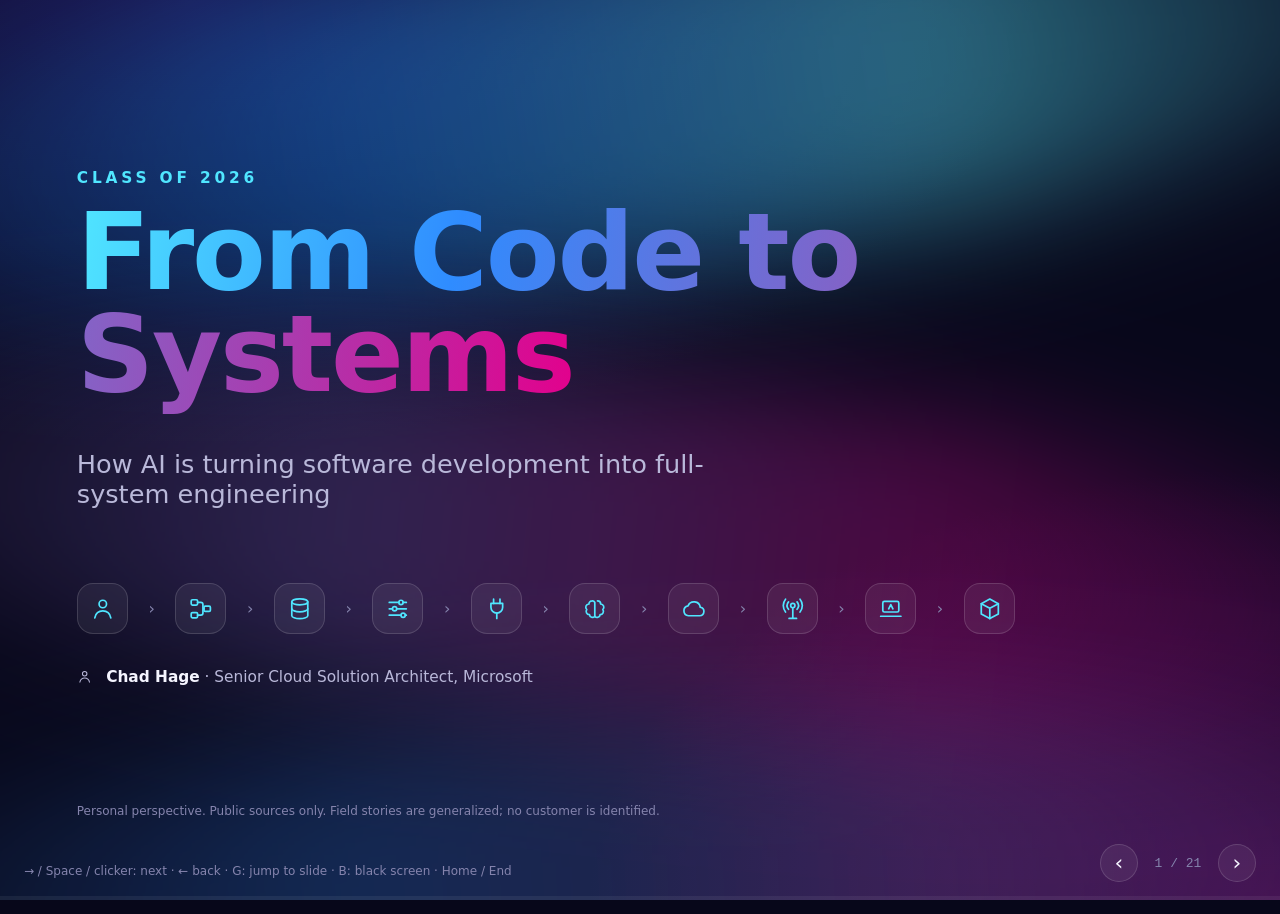
==== commit 1b1e757d: "Add a subtle slide jump picker Open slide navigation from the counter or the G shortcut, with access" ====
--- a/From-Code-to-Systems-talk.html
+++ b/From-Code-to-Systems-talk.html
@@ -305,7 +305,25 @@
 .hud { position: fixed; z-index: 5; right: 24px; bottom: 18px; display: flex; gap: 8px; align-items: center; }
 .hud-btn { width: 38px; height: 38px; border-radius: 50%; border: 1px solid var(--line); background: var(--panel); color: var(--text); font-size: 22px; cursor: pointer; line-height: 1; }
 .hud-btn:hover { background: var(--panel-strong); }
-.hud-count { font-family: var(--mono); font-size: 13px; color: var(--dim); min-width: 64px; text-align: center; }
+.hud-count { font-family: var(--mono); font-size: 13px; color: var(--dim); min-width: 64px; height: 38px; padding: 0 8px;
+  border: 0; border-radius: 8px; background: none; text-align: center; cursor: pointer; }
+.hud-count:hover, .hud-count:focus-visible { color: var(--sky); background: var(--panel); }
+.hud-count:disabled { cursor: default; }
+.slide-picker { width: min(520px, calc(100vw - 32px)); max-width: none; max-height: min(640px, calc(100dvh - 48px));
+  padding: 16px; border: 1px solid var(--line); border-radius: var(--radius); background: var(--bg-2); color: var(--text); overflow: hidden; }
+.slide-picker[open] { display: flex; flex-direction: column; }
+.slide-picker::backdrop { background: var(--bg); opacity: .8; }
+.slide-picker-head { display: flex; justify-content: space-between; align-items: center; gap: 16px; margin-bottom: 12px; }
+.slide-picker-head h2 { font-size: 18px; }
+.slide-picker-head .hud-btn { width: 32px; height: 32px; font-size: 20px; }
+.jump-list { list-style: none; margin: 0; padding: 6px; min-height: 0; overflow-y: auto; display: grid; gap: 4px;
+  scrollbar-width: thin; scrollbar-color: var(--line) var(--bg-2); }
+.jump-item { display: flex; gap: 14px; align-items: baseline; width: 100%; padding: 10px 12px; border: 1px solid transparent;
+  border-radius: 10px; background: none; color: var(--muted); font: inherit; font-size: 14px; text-align: left; cursor: pointer; overflow-wrap: anywhere; }
+.jump-item:hover, .jump-item[aria-current="true"] { background: var(--panel); border-color: var(--line); color: var(--text); }
+.jump-number { font-family: var(--mono); font-size: 12px; color: var(--dim); flex: none; }
+.jump-item[aria-current="true"] .jump-number { color: var(--sky); }
+.slide-picker-hint { margin: 12px 6px 0; color: var(--dim); font-size: 12px; }
 .progress { position: fixed; z-index: 5; left: 0; right: 0; bottom: 0; height: 4px; background: rgba(255,255,255,.06); }
 .progress span { display: block; height: 100%; width: 0; background: var(--grad); transition: width .5s var(--ease); }
 .blackout { position: fixed; inset: 0; z-index: 20; background: #000; opacity: 0; pointer-events: none; transition: opacity .4s; }
@@ -330,12 +348,11 @@
 }
 @media print {
   html, body { overflow: visible; height: auto; }
-  .aurora, .hud, .progress, .keyhint, .blackout { display: none; }
+  .aurora, .hud, .progress, .keyhint, .blackout, .slide-picker[open] { display: none; }
   #stage { height: auto; }
   .slide { position: relative; opacity: 1; visibility: visible; transform: none; page-break-after: always; min-height: 100vh; }
   .step, .reveal-card .note, .reveal-card .src { opacity: 1 !important; transform: none !important; }
 }
-
 </style>
 </head>
 <body>
@@ -347,15 +364,23 @@
 
   <nav class="hud" aria-label="Presentation controls">
     <button class="hud-btn" id="prevBtn" aria-label="Previous">&#8249;</button>
-    <span class="hud-count" id="counter">1 / 1</span>
+    <button class="hud-count" id="counter" type="button" aria-label="Jump to slide" aria-haspopup="dialog" aria-controls="slidePicker" aria-expanded="false" aria-keyshortcuts="G" title="Jump to slide (G)" disabled>1 / 1</button>
     <button class="hud-btn" id="nextBtn" aria-label="Next">&#8250;</button>
   </nav>
+  <dialog class="slide-picker" id="slidePicker" aria-labelledby="slidePickerTitle">
+    <header class="slide-picker-head">
+      <h2 id="slidePickerTitle">Jump to slide</h2>
+      <button class="hud-btn" id="closePicker" type="button" aria-label="Close slide picker">&#215;</button>
+    </header>
+    <ol class="jump-list" id="slideList"></ol>
+    <p class="slide-picker-hint">Choose a slide &middot; Esc to close</p>
+  </dialog>
   <div class="progress" aria-hidden="true"><span id="progressBar"></span></div>
   <div class="blackout" id="blackout" aria-hidden="true"></div>
-  <div class="keyhint" id="keyhint">→ / Space / clicker: next · ← back · B: black screen · Home / End</div>
+  <div class="keyhint" id="keyhint">→ / Space / clicker: next · ← back · G: jump to slide · B: black screen · Home / End</div>
 
   <noscript><p class="noscript">This talk needs JavaScript to present.</p></noscript>
-  <script id="talk-data" type="application/json">{"meta": {"title": "From Code to Systems", "subtitle": "How AI is turning software development into full-system engineering", "speaker": "Chad Hage", "role": "Senior Cloud Solution Architect, Microsoft", "event": "TEDx-style talk · Graduating class of computer science & computer engineering", "disclaimer": "Personal perspective. Public sources only. Field stories are generalized; no customer is identified."}, "sections": [{"id": "title", "type": "title", "kicker": "Class of 2026", "title": "From Code to Systems", "subtitle": "How AI is turning software development into full-system engineering", "icons": ["person", "flow", "database", "sliders", "plug", "brain", "cloud", "antenna", "laptop", "box"]}, {"id": "intro", "type": "intro", "kicker": "Who's talking", "title": "Field engineer. Not a futurist.", "points": [{"icon": "building", "text": "Cloud Solution Architect at Microsoft"}, {"icon": "globe", "text": "Banks · energy · pharma · automotive"}, {"icon": "box", "text": "Platforms, guardrails, reliability, cost"}, {"icon": "compass", "text": "Today: what I see changing, and the evidence behind it"}]}, {"id": "poll-1", "type": "poll", "kicker": "Hands up", "question": "Did an AI write code you shipped this year?", "followups": ["Keep it up if you could explain every line.", "Keep it up if you tested how it fails.", "Keep it up if you know what it cost to run."], "punch": "That gap is this talk."}, {"id": "shift", "type": "shift", "kicker": "The shift", "title": "The craft moved up a level", "from": {"label": "Then", "icon": "code", "items": ["Write the code", "Ship the app", "Full stack = UI to database"]}, "to": {"label": "Now", "icon": "flow", "items": ["Specify, verify, contain", "Run the system", "Full stack = human to container"]}, "bigline": "The full stack is now the full execution stack."}, {"id": "reveal-1", "type": "reveal", "kicker": "Guess the number", "items": [{"prompt": "Lab task. AI pair programmer vs. none. How much faster?", "answer": "55.8% faster", "icon": "rocket", "note": "Randomized lab experiment, one well-scoped task", "source": "Peng et al., 2023", "url": "https://arxiv.org/abs/2302.06590"}, {"prompt": "Experienced maintainers. Their own large repos. Early-2025 tools. Faster or slower?", "answer": "19% slower", "icon": "hourglass", "note": "They believed AI had sped them up by 20%", "source": "METR randomized trial, 2025 (METR now flags these results as dated)", "url": "https://metr.org/blog/2025-07-10-early-2025-ai-experienced-os-dev-study/"}, {"prompt": "Three company field experiments. 4,867 developers. Change in completed tasks?", "answer": "+26%", "icon": "chart", "note": "Bigger gains for less experienced developers", "source": "Cui, Demirer et al., Microsoft Research, 2025", "url": "https://www.microsoft.com/en-us/research/publication/the-effects-of-generative-ai-on-high-skilled-work-evidence-from-three-field-experiments-with-software-developers/"}], "takeaway": "Same tools. Different results. The system around the tool decides."}, {"id": "evidence", "type": "evidence", "kicker": "Evidence wall", "title": "What the data keeps saying", "cards": [{"icon": "pulse", "stat": "−7.2%", "label": "delivery stability as AI adoption rose", "source": "DORA 2024 (survey, correlational)", "url": "https://cloud.google.com/blog/products/devops-sre/announcing-the-2024-dora-report"}, {"icon": "shieldcheck", "stat": "Guardrails", "label": "Throughput now rises with AI. Stability needs strong tests, version control and fast feedback.", "source": "DORA 2025 (survey of ~5,000)", "url": "https://cloud.google.com/blog/products/ai-machine-learning/announcing-the-2025-dora-report"}, {"icon": "eye", "stat": "Trust ↔ thinking", "label": "More confidence in AI, less critical thinking. More self-confidence, more.", "source": "Lee et al., Microsoft Research, CHI 2025", "url": "https://www.microsoft.com/en-us/research/publication/the-impact-of-generative-ai-on-critical-thinking-self-reported-reductions-in-cognitive-effort-and-confidence-effects-from-a-survey-of-knowledge-workers/"}, {"icon": "check", "stat": "50%", "label": "of AI users rank quality control of AI output as the top skill", "source": "Microsoft Work Trend Index 2026", "url": "https://www.microsoft.com/en-us/worklab/work-trend-index/agents-human-agency-and-the-opportunity-for-every-organization"}, {"icon": "users", "stat": "2×", "label": "Organizational factors explain more than twice the AI impact of individual ones", "source": "Microsoft Work Trend Index 2026", "url": "https://www.microsoft.com/en-us/worklab/work-trend-index/agents-human-agency-and-the-opportunity-for-every-organization"}, {"icon": "briefcase", "stat": "78%", "label": "of leaders considering hiring for AI-specific roles", "source": "Microsoft Work Trend Index 2025", "url": "https://www.microsoft.com/en-us/worklab/work-trend-index/2025-the-year-the-frontier-firm-is-born"}], "caveat": "Surveys show association, not cause. Read the method before you quote the number."}, {"id": "provoke-1", "type": "provocation", "kicker": "Myth or fact?", "myth": "AI makes engineering discipline optional.", "flip": "AI multiplies change. Discipline is what keeps it standing.", "icon": "zap"}, {"id": "stack", "type": "stack", "kicker": "The map", "title": "The full execution stack", "subtitle": "Every layer is now an engineering surface", "layers": [{"id": "human", "name": "Human intent", "icon": "person", "engineer": "Goals, specs, approval points", "risk": "Vague intent, unchecked trust", "skills": ["BDD", "Verification"], "source": "Lee et al., CHI 2025", "url": "https://www.microsoft.com/en-us/research/publication/the-impact-of-generative-ai-on-critical-thinking-self-reported-reductions-in-cognitive-effort-and-confidence-effects-from-a-survey-of-knowledge-workers/"}, {"id": "process", "name": "Process", "icon": "flow", "engineer": "Workflows, hand-offs, change control", "risk": "Agents skip the steps people relied on", "skills": ["BDD", "Reliability"], "source": "Work Trend Index 2026", "url": "https://www.microsoft.com/en-us/worklab/work-trend-index/agents-human-agency-and-the-opportunity-for-every-organization"}, {"id": "data", "name": "Data", "icon": "database", "engineer": "Quality, lineage, freshness, access", "risk": "Confident answers from stale data", "skills": ["Evaluation", "Security"], "source": "Microsoft Foundry observability", "url": "https://learn.microsoft.com/en-us/azure/foundry/concepts/observability"}, {"id": "config", "name": "Configuration & policy", "icon": "sliders", "engineer": "Identity, least privilege, policy as code", "risk": "One setting opens everything", "skills": ["Security", "Cost"], "source": "Microsoft Secure Future Initiative", "url": "https://www.microsoft.com/en-us/trust-center/security/secure-future-initiative"}, {"id": "harness", "name": "Agent harness", "icon": "plug", "engineer": "Tools, context, memory, guardrails", "risk": "Wrong context, wrong tool, wrong action", "skills": ["Context engineering", "Red teaming"], "source": "Model Context Protocol", "url": "https://modelcontextprotocol.io/docs/getting-started/intro"}, {"id": "models", "name": "Models", "icon": "brain", "engineer": "Language, decision and science models; routing", "risk": "Frontier cost for routine work", "skills": ["Evaluation", "Cost", "Performance"], "source": "Microsoft Ignite 2026 keynote", "url": "https://blogs.microsoft.com/blog/2026/11/17/ignite-2026-building-the-frontier-ecosystem/"}, {"id": "cloud", "name": "Cloud hub", "icon": "cloud", "engineer": "Scale, regions, observability, evaluation", "risk": "Silent drift at scale", "skills": ["Reliability", "Chaos", "Cost"], "source": "Azure Well-Architected: Reliability", "url": "https://learn.microsoft.com/en-us/azure/well-architected/reliability/"}, {"id": "edge", "name": "Edge", "icon": "antenna", "engineer": "Plants, sites, offline operation", "risk": "The network is gone. Now what?", "skills": ["Reliability", "Performance"], "source": "Azure IoT Operations", "url": "https://learn.microsoft.com/en-us/azure/iot-operations/overview-iot-operations"}, {"id": "device", "name": "Local device", "icon": "laptop", "engineer": "On-device models, GPU/NPU, privacy", "risk": "Battery, heat, version sprawl", "skills": ["Performance", "Security"], "source": "Foundry Local", "url": "https://learn.microsoft.com/en-us/azure/foundry-local/what-is-foundry-local"}, {"id": "container", "name": "Execution container", "icon": "box", "engineer": "Blast radius of generated code", "risk": "Agent grants itself more access", "skills": ["Containment", "Security", "Chaos"], "source": "Microsoft Execution Containers (MXC)", "url": "https://learn.microsoft.com/en-us/windows/apps/develop/mxc/"}]}, {"id": "journey", "type": "journey", "kicker": "Follow one request", "title": "One sentence. Ten layers.", "request": "“Line 4 slowed down overnight. Find out why and fix what's safe to fix.”", "steps": [{"layer": "human", "what": "A plant manager states a goal and a limit: safe fixes only.", "breaks": "“Safe” was never defined", "save": "Acceptance scenarios agreed up front"}, {"layer": "process", "what": "The request becomes a tracked change, with an approver.", "breaks": "Agent acts outside change control", "save": "Workflow gates the agent can't skip"}, {"layer": "data", "what": "Sensor, maintenance and shift data are pulled together.", "breaks": "Yesterday's sensor feed was stale", "save": "Freshness checks before reasoning"}, {"layer": "config", "what": "The agent runs under its own identity, with scoped permissions.", "breaks": "Agent borrows a human's full access", "save": "Separate agent identity, least privilege"}, {"layer": "harness", "what": "The harness picks tools over MCP and builds the context.", "breaks": "Prompt injection hidden in a work order", "save": "Red-team the tool inputs"}, {"layer": "models", "what": "A decision model routes; a language model explains; a smaller model runs local.", "breaks": "Frontier model used for every step", "save": "Route by task; evaluate cost and quality"}, {"layer": "cloud", "what": "Traces, evaluations and fleet-wide patterns live in the cloud hub.", "breaks": "No trace, no root cause", "save": "Observability and continuous evaluation"}, {"layer": "edge", "what": "The plant's edge cluster keeps running if the uplink drops.", "breaks": "Plant goes blind offline", "save": "Offline-first design and failover drills"}, {"layer": "device", "what": "A technician's laptop runs a local model for the floor walk.", "breaks": "Slow on the hardware actually issued", "save": "Latency budgets on real devices"}, {"layer": "container", "what": "The generated fix script runs in a policy-bound container.", "breaks": "Script tries to edit production config", "save": "Contained: denied by policy, not by luck"}, {"layer": "human", "what": "Evidence, diff and rollback plan go back to a person to approve.", "breaks": "Rubber-stamp approval", "save": "Show proof, not just a summary"}], "takeaway": "Nobody “wrote the app.” Somebody engineered every hop."}, {"id": "models", "type": "trio", "kicker": "Models are plural", "title": "Three kinds of intelligence to engineer with", "items": [{"icon": "chat", "name": "Language models", "line": "Read, write, reason, plan", "proof": "Foundry carries closed and open-weight model families", "url": "https://blogs.microsoft.com/blog/2026/11/17/ignite-2026-building-the-frontier-ecosystem/"}, {"icon": "branch", "name": "Decision models", "line": "Fast, cheap routing, labeling, filtering", "proof": "Microsoft-Decision-1.1, generally available (Ignite 2026)", "url": "https://blogs.microsoft.com/blog/2026/11/17/ignite-2026-building-the-frontier-ecosystem/"}, {"icon": "flask", "name": "Science models", "line": "Search chemistry, materials, biology", "proof": "Microsoft Discovery: new coolant prototype candidate in ~200 hours", "url": "https://azure.microsoft.com/en-us/blog/transforming-rd-with-agentic-ai-introducing-microsoft-discovery/"}], "takeaway": "Your job: match the right intelligence to the task, the budget and the risk."}, {"id": "skills", "type": "skills", "kicker": "The toolkit", "title": "Skills that compound", "subtitle": "Click a card to flip: old way vs. AI way", "skills": [{"id": "tdd", "name": "Test-driven development", "icon": "check", "why": "Tests become the spec an agent must satisfy.", "old": "Write code, then tests, if time allows", "ai": "Write failing tests first; let the agent turn them green; review the diff", "starter": "Take one kata. Write the tests. Have an agent implement. Reject anything that edits your tests.", "source": "Martin Fowler: Test Driven Development", "url": "https://martinfowler.com/bliki/TestDrivenDevelopment.html"}, {"id": "bdd", "name": "Behavior-driven development", "icon": "chat", "why": "Plain-language scenarios are a contract humans and agents both read.", "old": "Requirements doc nobody reopens", "ai": "Given/When/Then scenarios drive generation and gate acceptance", "starter": "Write five scenarios for a feature you know. Generate the code. Run them as the gate.", "source": "Cucumber: Behaviour-Driven Development", "url": "https://cucumber.io/docs/bdd/"}, {"id": "chaos", "name": "Chaos engineering", "icon": "zap", "why": "Agents add new failure modes: model timeouts, tool errors, bad context.", "old": "A yearly game day", "ai": "Fault injection as a pipeline gate, including model and tool failures", "starter": "Inject latency into one model call. Does your app degrade gracefully?", "source": "Azure Chaos Studio", "url": "https://learn.microsoft.com/en-us/azure/chaos-studio/chaos-studio-overview"}, {"id": "rel", "name": "Reliability engineering", "icon": "pulse", "why": "More change, faster. Stability must be designed, not hoped for.", "old": "Humans read dashboards at 3 a.m.", "ai": "SLOs for agents too; agents assist mitigation; you design the failure modes", "starter": "Set an SLO and error budget for a project you already run.", "source": "Azure Well-Architected: Reliability", "url": "https://learn.microsoft.com/en-us/azure/well-architected/reliability/"}, {"id": "sec", "name": "Security engineering", "icon": "shield", "why": "Prompt injection, tool abuse and agent identity are new attack surface.", "old": "Pen test before launch", "ai": "Secure by design, by default, in operations, for every agent", "starter": "Threat-model one agent app: what can it read, call and change?", "source": "Microsoft Security Development Lifecycle", "url": "https://www.microsoft.com/en-us/securityengineering/sdl/"}, {"id": "cost", "name": "Cost engineering", "icon": "coin", "why": "Tokens and GPUs make cost a design property.", "old": "Finance reads the bill next month", "ai": "Track cost per successful outcome; route routine work to cheaper models", "starter": "Log tokens and cost per task. Find your most expensive easy task.", "source": "FinOps Foundation: FinOps for AI", "url": "https://www.finops.org/wg/finops-for-ai-overview/"}, {"id": "perf", "name": "Performance engineering", "icon": "gauge", "why": "Latency now spans retrieval, models, tools and devices.", "old": "Tune the query, add a cache", "ai": "Latency budgets per hop; choose model size and location deliberately", "starter": "Measure p95 latency for each step of one AI feature.", "source": "Azure Well-Architected: Performance Efficiency", "url": "https://learn.microsoft.com/en-us/azure/well-architected/performance-efficiency/"}, {"id": "eval", "name": "Evaluation engineering", "icon": "target", "why": "Non-deterministic output needs measured quality, not a green checkmark.", "old": "Assert equals", "ai": "Evaluators, golden datasets, quality gates in CI/CD, live evaluation", "starter": "Build a 50-case golden set for one prompt. Re-run it on every change.", "source": "Microsoft Foundry: observability & evaluation", "url": "https://learn.microsoft.com/en-us/azure/foundry/concepts/observability"}, {"id": "red", "name": "AI red teaming", "icon": "bug", "why": "If you don't attack your agent, someone else will.", "old": "Security review at the end", "ai": "Automated adversarial probes; track attack success rate", "starter": "Point PyRIT at your own chatbot. Fix the first thing that breaks.", "source": "Microsoft AI Red Team", "url": "https://learn.microsoft.com/en-us/security/ai-red-team/"}, {"id": "ctx", "name": "Context & harness engineering", "icon": "layers", "why": "What the model sees decides what the model does.", "old": "Integrate an API", "ai": "Design tools, context windows, memory and guardrails; connect over MCP", "starter": "Wrap one tool you use daily as an MCP server.", "source": "Model Context Protocol", "url": "https://modelcontextprotocol.io/docs/getting-started/intro"}, {"id": "edge", "name": "Edge & device engineering", "icon": "antenna", "why": "Intelligence is moving to plants, vehicles and laptops.", "old": "Everything calls the cloud", "ai": "Hub-and-edge design; on-device models with GPU/NPU; offline operation", "starter": "Run a model locally with Foundry Local. Compare latency with a cloud call.", "source": "Foundry Local", "url": "https://learn.microsoft.com/en-us/azure/foundry-local/what-is-foundry-local"}, {"id": "mxc", "name": "Containment engineering", "icon": "box", "why": "An agent can't be its own security authority.", "old": "Run scripts with the user's full access", "ai": "Policy-bound execution containers for generated code, tools and whole agents", "starter": "Run a generated script in MXC. Use Learning Mode to draft a least-privilege policy.", "source": "Microsoft Execution Containers (MXC)", "url": "https://learn.microsoft.com/en-us/windows/apps/develop/mxc/"}, {"id": "verify", "name": "Verification & judgment", "icon": "eye", "why": "The scarcest skill is knowing when the output is wrong.", "old": "Trust the compiler", "ai": "Verify, integrate, steward; keep your own confidence earned", "starter": "For one week, write down every AI answer you had to correct, and why.", "source": "Lee et al., Microsoft Research, CHI 2025", "url": "https://www.microsoft.com/en-us/research/publication/the-impact-of-generative-ai-on-critical-thinking-self-reported-reductions-in-cognitive-effort-and-confidence-effects-from-a-survey-of-knowledge-workers/"}]}, {"id": "poll-2", "type": "poll", "kicker": "Hands up", "question": "Who has practiced chaos engineering on a real project?", "followups": ["Who has written a test before the code it tests?", "Who has threat-modeled something they built?", "Who knows the cost per request of their last project?"], "punch": "Pick the one you didn't raise your hand for. Start there."}, {"id": "field", "type": "field", "kicker": "From the field", "title": "Patterns I keep seeing", "note": "Generalized from customer work. No customer, figure or detail identifies anyone.", "stories": [{"icon": "bank", "sector": "A global bank", "title": "AI with guardrails", "challenge": "Teams want agents. Regulators want control and evidence.", "move": "Policy as code, private networking, evaluation gates before production.", "lesson": "Automated guardrails speed teams up."}, {"icon": "flame", "sector": "An energy major", "title": "Governed sandboxes", "challenge": "Engineers need safe places to experiment. Requests were slow and manual.", "move": "Sandboxes created from code, with policy, expiry and cost caps built in.", "lesson": "Make the safe path the fast path."}, {"icon": "pill", "sector": "A pharma company", "title": "Compliance by design", "challenge": "Every change must be traceable and validated.", "move": "Requirements → scenarios → tests → release, with evidence produced by the pipeline.", "lesson": "Audit evidence is a build artifact."}, {"icon": "car", "sector": "An automaker", "title": "Multi-region scale", "challenge": "One platform, many regions, different latency and cost limits.", "move": "Region strategy as architecture; failover drills; cost per region tracked.", "lesson": "Where it runs is an engineering decision."}]}, {"id": "cases", "type": "cases", "kicker": "Public proof", "title": "Case studies you can read tonight", "cases": [{"icon": "pulse", "org": "Microsoft (internal)", "what": "Azure SRE Agent in production", "stat": "35,000+", "statLabel": "incidents mitigated · 20,000+ engineering hours saved", "url": "https://techcommunity.microsoft.com/blog/appsonazureblog/announcing-general-availability-for-the-azure-sre-agent/4500682"}, {"icon": "bell", "org": "Ecolab", "what": "Azure SRE Agent", "stat": "30–40 → <10", "statLabel": "daily performance alerts", "url": "https://techcommunity.microsoft.com/blog/appsonazureblog/announcing-general-availability-for-the-azure-sre-agent/4500682"}, {"icon": "flask", "org": "Microsoft Discovery", "what": "Agentic R&D for materials", "stat": "~200 hrs", "statLabel": "to a non-PFAS coolant prototype candidate", "url": "https://azure.microsoft.com/en-us/blog/transforming-rd-with-agentic-ai-introducing-microsoft-discovery/"}, {"icon": "bug", "org": "Kohler", "what": "GitHub Copilot in engineering", "stat": "−75%", "statLabel": "error defects (company-reported)", "url": "https://www.microsoft.com/en/customers/story/26948-kohler-company-microsoft-365-copilot"}, {"icon": "antenna", "org": "Husqvarna", "what": "Azure Arc + IoT Operations at the edge", "stat": "−98%", "statLabel": "data deployment time (company-reported)", "url": "https://blogs.microsoft.com/blog/2025/07/28/how-microsofts-customers-and-partners-accelerated-ai-transformation-in-fy25-to-innovate-with-purpose-and-shape-their-future-success/"}, {"icon": "quote", "org": "Ramp", "what": "GitHub Copilot", "stat": "“byproduct”", "statLabel": "“Code is turning into a byproduct of good specs and guardrails.”", "url": "https://www.microsoft.com/en-us/microsoft-cloud/blog/2025/11/12/dev-diaries-github-copilot-at-ramp-fueling-a-10x-developer-mindset/"}], "caveat": "Customer figures are as reported by the companies."}, {"id": "reveal-2", "type": "reveal", "kicker": "Guess the number", "items": [{"prompt": "New roles expected worldwide by 2030?", "answer": "170 million", "icon": "globe", "note": "92 million displaced · net +78 million", "source": "World Economic Forum, Future of Jobs 2025", "url": "https://www.weforum.org/media/future-of-jobs-report-2025-78-million-new-job-opportunities-by-2030-but-urgent-upskilling-needed-to-prepare-workforces"}, {"prompt": "#1 on LinkedIn's fastest-growing US jobs list for 2025?", "answer": "AI engineer", "icon": "rocket", "note": "AI consultant was #2", "source": "LinkedIn Jobs on the Rise 2025", "url": "https://www.linkedin.com/pulse/linkedin-jobs-rise-2025-25-fastest-growing-us-linkedin-news-gryie/"}, {"prompt": "Share of organizations managing AI spend, up from 31% two years earlier?", "answer": "98%", "icon": "coin", "note": "Cost is now an engineering concern", "source": "FinOps Foundation, FinOps for AI", "url": "https://www.finops.org/wg/finops-for-ai-overview/"}], "takeaway": "The work isn't disappearing. It's moving."}, {"id": "roles", "type": "roles", "kicker": "New on the map", "title": "Emerging engineering categories", "legend": [{"key": "now", "label": "Hiring now"}, {"key": "y1", "label": "Mainstream in ~1 year"}, {"key": "y3", "label": "Taking shape in 1–3 years"}], "legendNote": "Horizons are my outlook, not a forecast from the sources.", "roles": [{"icon": "scale", "name": "Legal engineering", "horizon": "now", "line": "Lawyers and engineers turning legal work into governed AI workflows", "proof": "Harvey Legal Engineering Certification: AI risk, LLM literacy, practice mapping, adoption", "url": "https://certifications.academy.harvey.ai/path/certified-legal-engineer"}, {"icon": "rocket", "name": "Forward-deployed engineering", "horizon": "now", "line": "Build with the customer, inside their constraints", "proof": "Cited among new AI job types in Work Trend Index 2026", "url": "https://www.microsoft.com/en-us/worklab/work-trend-index/agents-human-agency-and-the-opportunity-for-every-organization"}, {"icon": "layers", "name": "Agent & context engineering", "horizon": "now", "line": "Design harnesses, tools, memory and multi-agent workflows", "proof": "Microsoft Agent Framework: open-source, supports MCP and A2A", "url": "https://azure.microsoft.com/en-us/blog/introducing-microsoft-agent-framework/"}, {"icon": "target", "name": "AI evaluation & red teaming", "horizon": "y1", "line": "Measure quality and attack your own systems", "proof": "Foundry AI Red Teaming Agent tracks attack success rate", "url": "https://learn.microsoft.com/en-us/azure/foundry/concepts/ai-red-teaming-agent"}, {"icon": "pulse", "name": "Agent reliability (AgentOps)", "horizon": "y1", "line": "SRE for fleets of agents", "proof": "Microsoft runs 1,300+ SRE agents internally", "url": "https://techcommunity.microsoft.com/blog/appsonazureblog/announcing-general-availability-for-the-azure-sre-agent/4500682"}, {"icon": "coin", "name": "AI cost engineering", "horizon": "y1", "line": "Cost per outcome, model routing, GPU strategy", "proof": "FinOps for AI working group", "url": "https://www.finops.org/wg/finops-for-ai-overview/"}, {"icon": "box", "name": "Containment engineering", "horizon": "y3", "line": "Policy-bound execution from cloud to laptop", "proof": "Microsoft Execution Containers: open-source, Windows, macOS, Linux", "url": "https://learn.microsoft.com/en-us/windows/apps/develop/mxc/"}, {"icon": "branch", "name": "Decision engineering", "horizon": "y3", "line": "Design systems where models make bounded decisions", "proof": "Microsoft-Decision-1.1 announced GA at Ignite 2026", "url": "https://blogs.microsoft.com/blog/2026/11/17/ignite-2026-building-the-frontier-ecosystem/"}, {"icon": "flask", "name": "Science engineering", "horizon": "y3", "line": "Agentic R&D loops for materials, chemistry, biology", "proof": "Microsoft Discovery", "url": "https://azure.microsoft.com/en-us/blog/transforming-rd-with-agentic-ai-introducing-microsoft-discovery/"}]}, {"id": "provoke-2", "type": "provocation", "kicker": "Myth or fact?", "myth": "Learning to code is pointless now.", "flip": "Code got cheaper. Judgment about code got more valuable.", "icon": "code"}, {"id": "poll-3", "type": "poll", "kicker": "Hands up", "question": "Who could see themselves in a job title that didn't exist when you enrolled?", "followups": ["Who thinks your degree prepared you for it anyway?", "Who thinks it's the fundamentals that will carry you?"], "punch": "Algorithms, systems, math, ethics. They're the part that transfers."}, {"id": "provoke-3", "type": "provocation", "kicker": "Myth or fact?", "myth": "The model is the product.", "flip": "The system is the product. The model is one part.", "icon": "brain"}, {"id": "close", "type": "close", "line": "AI will write the code.", "line2": "Who will engineer the consequences?", "thanks": "Thank you"}, {"id": "sources", "type": "sources", "kicker": "Go deeper", "title": "Sources", "groups": [{"name": "Studies & research", "items": [{"t": "Peng et al. (2023). The Impact of AI on Developer Productivity", "url": "https://arxiv.org/abs/2302.06590"}, {"t": "Cui, Demirer et al. (2025). Three field experiments with software developers. Microsoft Research", "url": "https://www.microsoft.com/en-us/research/publication/the-effects-of-generative-ai-on-high-skilled-work-evidence-from-three-field-experiments-with-software-developers/"}, {"t": "METR (2025). Early-2025 AI and experienced open-source developers", "url": "https://metr.org/blog/2025-07-10-early-2025-ai-experienced-os-dev-study/"}, {"t": "METR (2026). Uplift study update", "url": "https://metr.org/blog/2026-02-24-uplift-update/"}, {"t": "DORA 2024 report announcement", "url": "https://cloud.google.com/blog/products/devops-sre/announcing-the-2024-dora-report"}, {"t": "DORA 2025 report announcement", "url": "https://cloud.google.com/blog/products/ai-machine-learning/announcing-the-2025-dora-report"}, {"t": "Lee et al. (2025). Generative AI and critical thinking. Microsoft Research, CHI 2025", "url": "https://www.microsoft.com/en-us/research/publication/the-impact-of-generative-ai-on-critical-thinking-self-reported-reductions-in-cognitive-effort-and-confidence-effects-from-a-survey-of-knowledge-workers/"}]}, {"name": "Microsoft", "items": [{"t": "Work Trend Index 2025: The year the Frontier Firm is born", "url": "https://www.microsoft.com/en-us/worklab/work-trend-index/2025-the-year-the-frontier-firm-is-born"}, {"t": "Work Trend Index 2026: Agents, human agency and the opportunity for every organization", "url": "https://www.microsoft.com/en-us/worklab/work-trend-index/agents-human-agency-and-the-opportunity-for-every-organization"}, {"t": "Ignite 2026: Building the frontier ecosystem", "url": "https://blogs.microsoft.com/blog/2026/11/17/ignite-2026-building-the-frontier-ecosystem/"}, {"t": "Microsoft Execution Containers (MXC) overview", "url": "https://learn.microsoft.com/en-us/windows/apps/develop/mxc/"}, {"t": "MXC: policy-driven containment for AI agents (Windows Developer Blog)", "url": "https://blogs.windows.com/windowsdeveloper/2026/10/07/microsoft-execution-containers-policy-driven-containment-for-ai-agents/"}, {"t": "Introducing Microsoft Agent Framework", "url": "https://azure.microsoft.com/en-us/blog/introducing-microsoft-agent-framework/"}, {"t": "Introducing Microsoft Discovery", "url": "https://azure.microsoft.com/en-us/blog/transforming-rd-with-agentic-ai-introducing-microsoft-discovery/"}, {"t": "Azure SRE Agent general availability", "url": "https://techcommunity.microsoft.com/blog/appsonazureblog/announcing-general-availability-for-the-azure-sre-agent/4500682"}, {"t": "GitHub Copilot coding agent", "url": "https://github.blog/news-insights/product-news/github-copilot-meet-the-new-coding-agent/"}, {"t": "Foundry Local", "url": "https://learn.microsoft.com/en-us/azure/foundry-local/what-is-foundry-local"}, {"t": "Azure IoT Operations", "url": "https://learn.microsoft.com/en-us/azure/iot-operations/overview-iot-operations"}, {"t": "Azure Arc", "url": "https://learn.microsoft.com/en-us/azure/azure-arc/overview"}]}, {"name": "Engineering practice", "items": [{"t": "Azure Chaos Studio", "url": "https://learn.microsoft.com/en-us/azure/chaos-studio/chaos-studio-overview"}, {"t": "Test Driven Development (Martin Fowler)", "url": "https://martinfowler.com/bliki/TestDrivenDevelopment.html"}, {"t": "Behaviour-Driven Development (Cucumber)", "url": "https://cucumber.io/docs/bdd/"}, {"t": "Azure Well-Architected: Reliability", "url": "https://learn.microsoft.com/en-us/azure/well-architected/reliability/"}, {"t": "Azure Well-Architected: Cost Optimization", "url": "https://learn.microsoft.com/en-us/azure/well-architected/cost-optimization/"}, {"t": "Azure Well-Architected: Performance Efficiency", "url": "https://learn.microsoft.com/en-us/azure/well-architected/performance-efficiency/"}, {"t": "Microsoft Security Development Lifecycle", "url": "https://www.microsoft.com/en-us/securityengineering/sdl/"}, {"t": "Microsoft Secure Future Initiative", "url": "https://www.microsoft.com/en-us/trust-center/security/secure-future-initiative"}, {"t": "FinOps for AI (FinOps Foundation)", "url": "https://www.finops.org/wg/finops-for-ai-overview/"}, {"t": "Microsoft AI Red Team", "url": "https://learn.microsoft.com/en-us/security/ai-red-team/"}, {"t": "PyRIT", "url": "https://github.com/microsoft/PyRIT"}, {"t": "Foundry AI Red Teaming Agent", "url": "https://learn.microsoft.com/en-us/azure/foundry/concepts/ai-red-teaming-agent"}, {"t": "Microsoft Foundry observability & evaluation", "url": "https://learn.microsoft.com/en-us/azure/foundry/concepts/observability"}, {"t": "Model Context Protocol", "url": "https://modelcontextprotocol.io/docs/getting-started/intro"}]}, {"name": "Careers & case studies", "items": [{"t": "Harvey Academy: Legal Engineering Certification", "url": "https://certifications.academy.harvey.ai/path/certified-legal-engineer"}, {"t": "World Economic Forum: Future of Jobs Report 2025", "url": "https://www.weforum.org/publications/the-future-of-jobs-report-2025"}, {"t": "LinkedIn Jobs on the Rise 2025 (US)", "url": "https://www.linkedin.com/pulse/linkedin-jobs-rise-2025-25-fastest-growing-us-linkedin-news-gryie/"}, {"t": "Kohler customer story", "url": "https://www.microsoft.com/en/customers/story/26948-kohler-company-microsoft-365-copilot"}, {"t": "Microsoft customers & partners FY25 roundup (Husqvarna)", "url": "https://blogs.microsoft.com/blog/2025/07/28/how-microsofts-customers-and-partners-accelerated-ai-transformation-in-fy25-to-innovate-with-purpose-and-shape-their-future-success/"}, {"t": "Dev Diaries: GitHub Copilot at Ramp", "url": "https://www.microsoft.com/en-us/microsoft-cloud/blog/2025/11/12/dev-diaries-github-copilot-at-ramp-fueling-a-10x-developer-mindset/"}]}]}]}</script>
+  <script id="talk-data" type="application/json">{"meta": {"title": "From Code to Systems", "subtitle": "How AI is turning software development into full-system engineering", "speaker": "Chad Hage", "role": "Senior Cloud Solution Architect, Microsoft", "event": "TEDx-style talk · Graduating class of computer science & computer engineering", "disclaimer": "Personal perspective. Public sources only. Field stories are generalized; no customer is identified."}, "sections": [{"id": "title", "type": "title", "kicker": "Class of 2026", "title": "From Code to Systems", "subtitle": "How AI is turning software development into full-system engineering", "icons": ["person", "flow", "database", "sliders", "plug", "brain", "cloud", "antenna", "laptop", "box"]}, {"id": "intro", "type": "intro", "kicker": "Who's talking", "title": "Cloud & AI Architect. Not a futurist.", "points": [{"icon": "building", "text": "Cloud Solution Architect at Microsoft"}, {"icon": "globe", "text": "Banks · energy · pharma · automotive"}, {"icon": "box", "text": "Platforms, guardrails, reliability, cost"}, {"icon": "compass", "text": "Today: what I see changing, and the evidence behind it"}]}, {"id": "poll-1", "type": "poll", "kicker": "Hands up", "question": "Did an AI write code you shipped this year?", "followups": ["Keep it up if you could explain every line.", "Keep it up if you tested how it fails.", "Keep it up if you know what it cost to run."], "punch": "That gap is this talk."}, {"id": "shift", "type": "shift", "kicker": "The shift", "title": "The craft moved up a level", "from": {"label": "Then", "icon": "code", "items": ["Write the code", "Ship the app", "Full stack = UI to database"]}, "to": {"label": "Now", "icon": "flow", "items": ["Specify, verify, contain", "Run the system", "Full stack = human to container"]}, "bigline": "The full stack is now the full execution stack."}, {"id": "reveal-1", "type": "reveal", "kicker": "Guess the number", "items": [{"prompt": "Lab task. AI pair programmer vs. none. How much faster?", "answer": "55.8% faster", "icon": "rocket", "note": "Randomized lab experiment, one well-scoped task", "source": "Peng et al., 2023", "url": "https://arxiv.org/abs/2302.06590"}, {"prompt": "Experienced maintainers. Their own large repos. Early-2025 tools. Faster or slower?", "answer": "19% slower", "icon": "hourglass", "note": "They believed AI had sped them up by 20%", "source": "METR randomized trial, 2025 (METR now flags these results as dated)", "url": "https://metr.org/blog/2025-07-10-early-2025-ai-experienced-os-dev-study/"}, {"prompt": "Three company field experiments. 4,867 developers. Change in completed tasks?", "answer": "+26%", "icon": "chart", "note": "Bigger gains for less experienced developers", "source": "Cui, Demirer et al., Microsoft Research, 2025", "url": "https://www.microsoft.com/en-us/research/publication/the-effects-of-generative-ai-on-high-skilled-work-evidence-from-three-field-experiments-with-software-developers/"}], "takeaway": "Same tools. Different results. The system around the tool decides."}, {"id": "evidence", "type": "evidence", "kicker": "Evidence wall", "title": "What the data keeps saying", "cards": [{"icon": "pulse", "stat": "−7.2%", "label": "delivery stability as AI adoption rose", "source": "DORA 2024 (survey, correlational)", "url": "https://cloud.google.com/blog/products/devops-sre/announcing-the-2024-dora-report"}, {"icon": "shieldcheck", "stat": "Guardrails", "label": "Throughput now rises with AI. Stability needs strong tests, version control and fast feedback.", "source": "DORA 2025 (survey of ~5,000)", "url": "https://cloud.google.com/blog/products/ai-machine-learning/announcing-the-2025-dora-report"}, {"icon": "eye", "stat": "Trust ↔ thinking", "label": "More confidence in AI, less critical thinking. More self-confidence, more.", "source": "Lee et al., Microsoft Research, CHI 2025", "url": "https://www.microsoft.com/en-us/research/publication/the-impact-of-generative-ai-on-critical-thinking-self-reported-reductions-in-cognitive-effort-and-confidence-effects-from-a-survey-of-knowledge-workers/"}, {"icon": "check", "stat": "50%", "label": "of AI users rank quality control of AI output as the top skill", "source": "Microsoft Work Trend Index 2026", "url": "https://www.microsoft.com/en-us/worklab/work-trend-index/agents-human-agency-and-the-opportunity-for-every-organization"}, {"icon": "users", "stat": "2×", "label": "Organizational factors explain more than twice the AI impact of individual ones", "source": "Microsoft Work Trend Index 2026", "url": "https://www.microsoft.com/en-us/worklab/work-trend-index/agents-human-agency-and-the-opportunity-for-every-organization"}, {"icon": "briefcase", "stat": "78%", "label": "of leaders considering hiring for AI-specific roles", "source": "Microsoft Work Trend Index 2025", "url": "https://www.microsoft.com/en-us/worklab/work-trend-index/2025-the-year-the-frontier-firm-is-born"}], "caveat": "Surveys show association, not cause. Read the method before you quote the number."}, {"id": "provoke-1", "type": "provocation", "kicker": "Myth or fact?", "myth": "AI makes engineering discipline optional.", "flip": "AI multiplies change. Discipline is what keeps it standing.", "icon": "zap"}, {"id": "stack", "type": "stack", "kicker": "The map", "title": "The full execution stack", "subtitle": "Every layer is now an engineering surface", "layers": [{"id": "human", "name": "Human intent", "icon": "person", "engineer": "Goals, specs, approval points", "risk": "Vague intent, unchecked trust", "skills": ["BDD", "Verification"], "source": "Lee et al., CHI 2025", "url": "https://www.microsoft.com/en-us/research/publication/the-impact-of-generative-ai-on-critical-thinking-self-reported-reductions-in-cognitive-effort-and-confidence-effects-from-a-survey-of-knowledge-workers/"}, {"id": "process", "name": "Process", "icon": "flow", "engineer": "Workflows, hand-offs, change control", "risk": "Agents skip the steps people relied on", "skills": ["BDD", "Reliability"], "source": "Work Trend Index 2026", "url": "https://www.microsoft.com/en-us/worklab/work-trend-index/agents-human-agency-and-the-opportunity-for-every-organization"}, {"id": "data", "name": "Data", "icon": "database", "engineer": "Quality, lineage, freshness, access", "risk": "Confident answers from stale data", "skills": ["Evaluation", "Security"], "source": "Microsoft Foundry observability", "url": "https://learn.microsoft.com/en-us/azure/foundry/concepts/observability"}, {"id": "config", "name": "Configuration & policy", "icon": "sliders", "engineer": "Identity, least privilege, policy as code", "risk": "One setting opens everything", "skills": ["Security", "Cost"], "source": "Microsoft Secure Future Initiative", "url": "https://www.microsoft.com/en-us/trust-center/security/secure-future-initiative"}, {"id": "harness", "name": "Agent harness", "icon": "plug", "engineer": "Tools, context, memory, guardrails", "risk": "Wrong context, wrong tool, wrong action", "skills": ["Context engineering", "Red teaming"], "source": "Model Context Protocol", "url": "https://modelcontextprotocol.io/docs/getting-started/intro"}, {"id": "models", "name": "Models", "icon": "brain", "engineer": "Language, decision and science models; routing", "risk": "Frontier cost for routine work", "skills": ["Evaluation", "Cost", "Performance"], "source": "Microsoft Ignite 2026 keynote", "url": "https://blogs.microsoft.com/blog/2026/11/17/ignite-2026-building-the-frontier-ecosystem/"}, {"id": "cloud", "name": "Cloud hub", "icon": "cloud", "engineer": "Scale, regions, observability, evaluation", "risk": "Silent drift at scale", "skills": ["Reliability", "Chaos", "Cost"], "source": "Azure Well-Architected: Reliability", "url": "https://learn.microsoft.com/en-us/azure/well-architected/reliability/"}, {"id": "edge", "name": "Edge", "icon": "antenna", "engineer": "Plants, sites, offline operation", "risk": "The network is gone. Now what?", "skills": ["Reliability", "Performance"], "source": "Azure IoT Operations", "url": "https://learn.microsoft.com/en-us/azure/iot-operations/overview-iot-operations"}, {"id": "device", "name": "Local device", "icon": "laptop", "engineer": "On-device models, GPU/NPU, privacy", "risk": "Battery, heat, version sprawl", "skills": ["Performance", "Security"], "source": "Foundry Local", "url": "https://learn.microsoft.com/en-us/azure/foundry-local/what-is-foundry-local"}, {"id": "container", "name": "Execution container", "icon": "box", "engineer": "Blast radius of generated code", "risk": "Agent grants itself more access", "skills": ["Containment", "Security", "Chaos"], "source": "Microsoft Execution Containers (MXC)", "url": "https://learn.microsoft.com/en-us/windows/apps/develop/mxc/"}]}, {"id": "journey", "type": "journey", "kicker": "Follow one request", "title": "One sentence. Ten layers.", "request": "“Line 4 slowed down overnight. Find out why and fix what's safe to fix.”", "steps": [{"layer": "human", "what": "A plant manager states a goal and a limit: safe fixes only.", "breaks": "“Safe” was never defined", "save": "Acceptance scenarios agreed up front"}, {"layer": "process", "what": "The request becomes a tracked change, with an approver.", "breaks": "Agent acts outside change control", "save": "Workflow gates the agent can't skip"}, {"layer": "data", "what": "Sensor, maintenance and shift data are pulled together.", "breaks": "Yesterday's sensor feed was stale", "save": "Freshness checks before reasoning"}, {"layer": "config", "what": "The agent runs under its own identity, with scoped permissions.", "breaks": "Agent borrows a human's full access", "save": "Separate agent identity, least privilege"}, {"layer": "harness", "what": "The harness picks tools over MCP and builds the context.", "breaks": "Prompt injection hidden in a work order", "save": "Red-team the tool inputs"}, {"layer": "models", "what": "A decision model routes; a language model explains; a smaller model runs local.", "breaks": "Frontier model used for every step", "save": "Route by task; evaluate cost and quality"}, {"layer": "cloud", "what": "Traces, evaluations and fleet-wide patterns live in the cloud hub.", "breaks": "No trace, no root cause", "save": "Observability and continuous evaluation"}, {"layer": "edge", "what": "The plant's edge cluster keeps running if the uplink drops.", "breaks": "Plant goes blind offline", "save": "Offline-first design and failover drills"}, {"layer": "device", "what": "A technician's laptop runs a local model for the floor walk.", "breaks": "Slow on the hardware actually issued", "save": "Latency budgets on real devices"}, {"layer": "container", "what": "The generated fix script runs in a policy-bound container.", "breaks": "Script tries to edit production config", "save": "Contained: denied by policy, not by luck"}, {"layer": "human", "what": "Evidence, diff and rollback plan go back to a person to approve.", "breaks": "Rubber-stamp approval", "save": "Show proof, not just a summary"}], "takeaway": "Nobody “wrote the app.” Somebody engineered every hop."}, {"id": "models", "type": "trio", "kicker": "Models are plural", "title": "Three kinds of intelligence to engineer with", "items": [{"icon": "chat", "name": "Language models", "line": "Read, write, reason, plan", "proof": "Foundry carries closed and open-weight model families", "url": "https://blogs.microsoft.com/blog/2026/11/17/ignite-2026-building-the-frontier-ecosystem/"}, {"icon": "branch", "name": "Decision models", "line": "Fast, cheap routing, labeling, filtering", "proof": "Microsoft-Decision-1.1, generally available (Ignite 2026)", "url": "https://blogs.microsoft.com/blog/2026/11/17/ignite-2026-building-the-frontier-ecosystem/"}, {"icon": "flask", "name": "Science models", "line": "Search chemistry, materials, biology", "proof": "Microsoft Discovery: new coolant prototype candidate in ~200 hours", "url": "https://azure.microsoft.com/en-us/blog/transforming-rd-with-agentic-ai-introducing-microsoft-discovery/"}], "takeaway": "Your job: match the right intelligence to the task, the budget and the risk."}, {"id": "skills", "type": "skills", "kicker": "The toolkit", "title": "Skills that compound", "subtitle": "Click a card to flip: old way vs. AI way", "skills": [{"id": "tdd", "name": "Test-driven development", "icon": "check", "why": "Tests become the spec an agent must satisfy.", "old": "Write code, then tests, if time allows", "ai": "Write failing tests first; let the agent turn them green; review the diff", "starter": "Take one kata. Write the tests. Have an agent implement. Reject anything that edits your tests.", "source": "Martin Fowler: Test Driven Development", "url": "https://martinfowler.com/bliki/TestDrivenDevelopment.html"}, {"id": "bdd", "name": "Behavior-driven development", "icon": "chat", "why": "Plain-language scenarios are a contract humans and agents both read.", "old": "Requirements doc nobody reopens", "ai": "Given/When/Then scenarios drive generation and gate acceptance", "starter": "Write five scenarios for a feature you know. Generate the code. Run them as the gate.", "source": "Cucumber: Behaviour-Driven Development", "url": "https://cucumber.io/docs/bdd/"}, {"id": "chaos", "name": "Chaos engineering", "icon": "zap", "why": "Agents add new failure modes: model timeouts, tool errors, bad context.", "old": "A yearly game day", "ai": "Fault injection as a pipeline gate, including model and tool failures", "starter": "Inject latency into one model call. Does your app degrade gracefully?", "source": "Azure Chaos Studio", "url": "https://learn.microsoft.com/en-us/azure/chaos-studio/chaos-studio-overview"}, {"id": "rel", "name": "Reliability engineering", "icon": "pulse", "why": "More change, faster. Stability must be designed, not hoped for.", "old": "Humans read dashboards at 3 a.m.", "ai": "SLOs for agents too; agents assist mitigation; you design the failure modes", "starter": "Set an SLO and error budget for a project you already run.", "source": "Azure Well-Architected: Reliability", "url": "https://learn.microsoft.com/en-us/azure/well-architected/reliability/"}, {"id": "sec", "name": "Security engineering", "icon": "shield", "why": "Prompt injection, tool abuse and agent identity are new attack surface.", "old": "Pen test before launch", "ai": "Secure by design, by default, in operations, for every agent", "starter": "Threat-model one agent app: what can it read, call and change?", "source": "Microsoft Security Development Lifecycle", "url": "https://www.microsoft.com/en-us/securityengineering/sdl/"}, {"id": "cost", "name": "Cost engineering", "icon": "coin", "why": "Tokens and GPUs make cost a design property.", "old": "Finance reads the bill next month", "ai": "Track cost per successful outcome; route routine work to cheaper models", "starter": "Log tokens and cost per task. Find your most expensive easy task.", "source": "FinOps Foundation: FinOps for AI", "url": "https://www.finops.org/wg/finops-for-ai-overview/"}, {"id": "perf", "name": "Performance engineering", "icon": "gauge", "why": "Latency now spans retrieval, models, tools and devices.", "old": "Tune the query, add a cache", "ai": "Latency budgets per hop; choose model size and location deliberately", "starter": "Measure p95 latency for each step of one AI feature.", "source": "Azure Well-Architected: Performance Efficiency", "url": "https://learn.microsoft.com/en-us/azure/well-architected/performance-efficiency/"}, {"id": "eval", "name": "Evaluation engineering", "icon": "target", "why": "Non-deterministic output needs measured quality, not a green checkmark.", "old": "Assert equals", "ai": "Evaluators, golden datasets, quality gates in CI/CD, live evaluation", "starter": "Build a 50-case golden set for one prompt. Re-run it on every change.", "source": "Microsoft Foundry: observability & evaluation", "url": "https://learn.microsoft.com/en-us/azure/foundry/concepts/observability"}, {"id": "red", "name": "AI red teaming", "icon": "bug", "why": "If you don't attack your agent, someone else will.", "old": "Security review at the end", "ai": "Automated adversarial probes; track attack success rate", "starter": "Point PyRIT at your own chatbot. Fix the first thing that breaks.", "source": "Microsoft AI Red Team", "url": "https://learn.microsoft.com/en-us/security/ai-red-team/"}, {"id": "ctx", "name": "Context & harness engineering", "icon": "layers", "why": "What the model sees decides what the model does.", "old": "Integrate an API", "ai": "Design tools, context windows, memory and guardrails; connect over MCP", "starter": "Wrap one tool you use daily as an MCP server.", "source": "Model Context Protocol", "url": "https://modelcontextprotocol.io/docs/getting-started/intro"}, {"id": "edge", "name": "Edge & device engineering", "icon": "antenna", "why": "Intelligence is moving to plants, vehicles and laptops.", "old": "Everything calls the cloud", "ai": "Hub-and-edge design; on-device models with GPU/NPU; offline operation", "starter": "Run a model locally with Foundry Local. Compare latency with a cloud call.", "source": "Foundry Local", "url": "https://learn.microsoft.com/en-us/azure/foundry-local/what-is-foundry-local"}, {"id": "mxc", "name": "Containment engineering", "icon": "box", "why": "An agent can't be its own security authority.", "old": "Run scripts with the user's full access", "ai": "Policy-bound execution containers for generated code, tools and whole agents", "starter": "Run a generated script in MXC. Use Learning Mode to draft a least-privilege policy.", "source": "Microsoft Execution Containers (MXC)", "url": "https://learn.microsoft.com/en-us/windows/apps/develop/mxc/"}, {"id": "verify", "name": "Verification & judgment", "icon": "eye", "why": "The scarcest skill is knowing when the output is wrong.", "old": "Trust the compiler", "ai": "Verify, integrate, steward; keep your own confidence earned", "starter": "For one week, write down every AI answer you had to correct, and why.", "source": "Lee et al., Microsoft Research, CHI 2025", "url": "https://www.microsoft.com/en-us/research/publication/the-impact-of-generative-ai-on-critical-thinking-self-reported-reductions-in-cognitive-effort-and-confidence-effects-from-a-survey-of-knowledge-workers/"}]}, {"id": "poll-2", "type": "poll", "kicker": "Hands up", "question": "Who has practiced chaos engineering on a real project?", "followups": ["Who has written a test before the code it tests?", "Who has threat-modeled something they built?", "Who knows the cost per request of their last project?"], "punch": "Pick the one you didn't raise your hand for. Start there."}, {"id": "field", "type": "field", "kicker": "From the field", "title": "Patterns I keep seeing", "note": "Generalized from customer work. No customer, figure or detail identifies anyone.", "stories": [{"icon": "bank", "sector": "A global bank", "title": "AI with guardrails", "challenge": "Teams want agents. Regulators want control and evidence.", "move": "Policy as code, private networking, evaluation gates before production.", "lesson": "Automated guardrails speed teams up."}, {"icon": "flame", "sector": "An energy major", "title": "Governed sandboxes", "challenge": "Engineers need safe places to experiment. Requests were slow and manual.", "move": "Sandboxes created from code, with policy, expiry and cost caps built in.", "lesson": "Make the safe path the fast path."}, {"icon": "pill", "sector": "A pharma company", "title": "Compliance by design", "challenge": "Every change must be traceable and validated.", "move": "Requirements → scenarios → tests → release, with evidence produced by the pipeline.", "lesson": "Audit evidence is a build artifact."}, {"icon": "car", "sector": "An automaker", "title": "Multi-region scale", "challenge": "One platform, many regions, different latency and cost limits.", "move": "Region strategy as architecture; failover drills; cost per region tracked.", "lesson": "Where it runs is an engineering decision."}]}, {"id": "cases", "type": "cases", "kicker": "Public proof", "title": "Case studies you can read tonight", "cases": [{"icon": "pulse", "org": "Microsoft (internal)", "what": "Azure SRE Agent in production", "stat": "35,000+", "statLabel": "incidents mitigated · 20,000+ engineering hours saved", "url": "https://techcommunity.microsoft.com/blog/appsonazureblog/announcing-general-availability-for-the-azure-sre-agent/4500682"}, {"icon": "bell", "org": "Ecolab", "what": "Azure SRE Agent", "stat": "30–40 → <10", "statLabel": "daily performance alerts", "url": "https://techcommunity.microsoft.com/blog/appsonazureblog/announcing-general-availability-for-the-azure-sre-agent/4500682"}, {"icon": "flask", "org": "Microsoft Discovery", "what": "Agentic R&D for materials", "stat": "~200 hrs", "statLabel": "to a non-PFAS coolant prototype candidate", "url": "https://azure.microsoft.com/en-us/blog/transforming-rd-with-agentic-ai-introducing-microsoft-discovery/"}, {"icon": "bug", "org": "Kohler", "what": "GitHub Copilot in engineering", "stat": "−75%", "statLabel": "error defects (company-reported)", "url": "https://www.microsoft.com/en/customers/story/26948-kohler-company-microsoft-365-copilot"}, {"icon": "antenna", "org": "Husqvarna", "what": "Azure Arc + IoT Operations at the edge", "stat": "−98%", "statLabel": "data deployment time (company-reported)", "url": "https://blogs.microsoft.com/blog/2025/07/28/how-microsofts-customers-and-partners-accelerated-ai-transformation-in-fy25-to-innovate-with-purpose-and-shape-their-future-success/"}, {"icon": "quote", "org": "Ramp", "what": "GitHub Copilot", "stat": "“byproduct”", "statLabel": "“Code is turning into a byproduct of good specs and guardrails.”", "url": "https://www.microsoft.com/en-us/microsoft-cloud/blog/2025/11/12/dev-diaries-github-copilot-at-ramp-fueling-a-10x-developer-mindset/"}], "caveat": "Customer figures are as reported by the companies."}, {"id": "reveal-2", "type": "reveal", "kicker": "Guess the number", "items": [{"prompt": "New roles expected worldwide by 2030?", "answer": "170 million", "icon": "globe", "note": "92 million displaced · net +78 million", "source": "World Economic Forum, Future of Jobs 2025", "url": "https://www.weforum.org/media/future-of-jobs-report-2025-78-million-new-job-opportunities-by-2030-but-urgent-upskilling-needed-to-prepare-workforces"}, {"prompt": "#1 on LinkedIn's fastest-growing US jobs list for 2025?", "answer": "AI engineer", "icon": "rocket", "note": "AI consultant was #2", "source": "LinkedIn Jobs on the Rise 2025", "url": "https://www.linkedin.com/pulse/linkedin-jobs-rise-2025-25-fastest-growing-us-linkedin-news-gryie/"}, {"prompt": "Share of organizations managing AI spend, up from 31% two years earlier?", "answer": "98%", "icon": "coin", "note": "Cost is now an engineering concern", "source": "FinOps Foundation, FinOps for AI", "url": "https://www.finops.org/wg/finops-for-ai-overview/"}], "takeaway": "The work isn't disappearing. It's moving."}, {"id": "roles", "type": "roles", "kicker": "New on the map", "title": "Emerging engineering categories", "legend": [{"key": "now", "label": "Hiring now"}, {"key": "y1", "label": "Mainstream in ~1 year"}, {"key": "y3", "label": "Taking shape in 1–3 years"}], "legendNote": "Horizons are my outlook, not a forecast from the sources.", "roles": [{"icon": "scale", "name": "Legal engineering", "horizon": "now", "line": "Lawyers and engineers turning legal work into governed AI workflows", "proof": "Harvey Legal Engineering Certification: AI risk, LLM literacy, practice mapping, adoption", "url": "https://certifications.academy.harvey.ai/path/certified-legal-engineer"}, {"icon": "rocket", "name": "Forward-deployed engineering", "horizon": "now", "line": "Build with the customer, inside their constraints", "proof": "Cited among new AI job types in Work Trend Index 2026", "url": "https://www.microsoft.com/en-us/worklab/work-trend-index/agents-human-agency-and-the-opportunity-for-every-organization"}, {"icon": "layers", "name": "Agent & context engineering", "horizon": "now", "line": "Design harnesses, tools, memory and multi-agent workflows", "proof": "Microsoft Agent Framework: open-source, supports MCP and A2A", "url": "https://azure.microsoft.com/en-us/blog/introducing-microsoft-agent-framework/"}, {"icon": "target", "name": "AI evaluation & red teaming", "horizon": "y1", "line": "Measure quality and attack your own systems", "proof": "Foundry AI Red Teaming Agent tracks attack success rate", "url": "https://learn.microsoft.com/en-us/azure/foundry/concepts/ai-red-teaming-agent"}, {"icon": "pulse", "name": "Agent reliability (AgentOps)", "horizon": "y1", "line": "SRE for fleets of agents", "proof": "Microsoft runs 1,300+ SRE agents internally", "url": "https://techcommunity.microsoft.com/blog/appsonazureblog/announcing-general-availability-for-the-azure-sre-agent/4500682"}, {"icon": "coin", "name": "AI cost engineering", "horizon": "y1", "line": "Cost per outcome, model routing, GPU strategy", "proof": "FinOps for AI working group", "url": "https://www.finops.org/wg/finops-for-ai-overview/"}, {"icon": "box", "name": "Containment engineering", "horizon": "y3", "line": "Policy-bound execution from cloud to laptop", "proof": "Microsoft Execution Containers: open-source, Windows, macOS, Linux", "url": "https://learn.microsoft.com/en-us/windows/apps/develop/mxc/"}, {"icon": "branch", "name": "Decision engineering", "horizon": "y3", "line": "Design systems where models make bounded decisions", "proof": "Microsoft-Decision-1.1 announced GA at Ignite 2026", "url": "https://blogs.microsoft.com/blog/2026/11/17/ignite-2026-building-the-frontier-ecosystem/"}, {"icon": "flask", "name": "Science engineering", "horizon": "y3", "line": "Agentic R&D loops for materials, chemistry, biology", "proof": "Microsoft Discovery", "url": "https://azure.microsoft.com/en-us/blog/transforming-rd-with-agentic-ai-introducing-microsoft-discovery/"}]}, {"id": "provoke-2", "type": "provocation", "kicker": "Myth or fact?", "myth": "Learning to code is pointless now.", "flip": "Code got cheaper. Judgment about code got more valuable.", "icon": "code"}, {"id": "poll-3", "type": "poll", "kicker": "Hands up", "question": "Who could see themselves in a job title that didn't exist when you enrolled?", "followups": ["Who thinks your degree prepared you for it anyway?", "Who thinks it's the fundamentals that will carry you?"], "punch": "Algorithms, systems, math, ethics. They're the part that transfers."}, {"id": "provoke-3", "type": "provocation", "kicker": "Myth or fact?", "myth": "The model is the product.", "flip": "The system is the product. The model is one part.", "icon": "brain"}, {"id": "close", "type": "close", "line": "AI will write the code.", "line2": "Who will engineer the consequences?", "thanks": "Thank you"}, {"id": "sources", "type": "sources", "kicker": "Go deeper", "title": "Sources", "groups": [{"name": "Studies & research", "items": [{"t": "Peng et al. (2023). The Impact of AI on Developer Productivity", "url": "https://arxiv.org/abs/2302.06590"}, {"t": "Cui, Demirer et al. (2025). Three field experiments with software developers. Microsoft Research", "url": "https://www.microsoft.com/en-us/research/publication/the-effects-of-generative-ai-on-high-skilled-work-evidence-from-three-field-experiments-with-software-developers/"}, {"t": "METR (2025). Early-2025 AI and experienced open-source developers", "url": "https://metr.org/blog/2025-07-10-early-2025-ai-experienced-os-dev-study/"}, {"t": "METR (2026). Uplift study update", "url": "https://metr.org/blog/2026-02-24-uplift-update/"}, {"t": "DORA 2024 report announcement", "url": "https://cloud.google.com/blog/products/devops-sre/announcing-the-2024-dora-report"}, {"t": "DORA 2025 report announcement", "url": "https://cloud.google.com/blog/products/ai-machine-learning/announcing-the-2025-dora-report"}, {"t": "Lee et al. (2025). Generative AI and critical thinking. Microsoft Research, CHI 2025", "url": "https://www.microsoft.com/en-us/research/publication/the-impact-of-generative-ai-on-critical-thinking-self-reported-reductions-in-cognitive-effort-and-confidence-effects-from-a-survey-of-knowledge-workers/"}]}, {"name": "Microsoft", "items": [{"t": "Work Trend Index 2025: The year the Frontier Firm is born", "url": "https://www.microsoft.com/en-us/worklab/work-trend-index/2025-the-year-the-frontier-firm-is-born"}, {"t": "Work Trend Index 2026: Agents, human agency and the opportunity for every organization", "url": "https://www.microsoft.com/en-us/worklab/work-trend-index/agents-human-agency-and-the-opportunity-for-every-organization"}, {"t": "Ignite 2026: Building the frontier ecosystem", "url": "https://blogs.microsoft.com/blog/2026/11/17/ignite-2026-building-the-frontier-ecosystem/"}, {"t": "Microsoft Execution Containers (MXC) overview", "url": "https://learn.microsoft.com/en-us/windows/apps/develop/mxc/"}, {"t": "MXC: policy-driven containment for AI agents (Windows Developer Blog)", "url": "https://blogs.windows.com/windowsdeveloper/2026/10/07/microsoft-execution-containers-policy-driven-containment-for-ai-agents/"}, {"t": "Introducing Microsoft Agent Framework", "url": "https://azure.microsoft.com/en-us/blog/introducing-microsoft-agent-framework/"}, {"t": "Introducing Microsoft Discovery", "url": "https://azure.microsoft.com/en-us/blog/transforming-rd-with-agentic-ai-introducing-microsoft-discovery/"}, {"t": "Azure SRE Agent general availability", "url": "https://techcommunity.microsoft.com/blog/appsonazureblog/announcing-general-availability-for-the-azure-sre-agent/4500682"}, {"t": "GitHub Copilot coding agent", "url": "https://github.blog/news-insights/product-news/github-copilot-meet-the-new-coding-agent/"}, {"t": "Foundry Local", "url": "https://learn.microsoft.com/en-us/azure/foundry-local/what-is-foundry-local"}, {"t": "Azure IoT Operations", "url": "https://learn.microsoft.com/en-us/azure/iot-operations/overview-iot-operations"}, {"t": "Azure Arc", "url": "https://learn.microsoft.com/en-us/azure/azure-arc/overview"}]}, {"name": "Engineering practice", "items": [{"t": "Azure Chaos Studio", "url": "https://learn.microsoft.com/en-us/azure/chaos-studio/chaos-studio-overview"}, {"t": "Test Driven Development (Martin Fowler)", "url": "https://martinfowler.com/bliki/TestDrivenDevelopment.html"}, {"t": "Behaviour-Driven Development (Cucumber)", "url": "https://cucumber.io/docs/bdd/"}, {"t": "Azure Well-Architected: Reliability", "url": "https://learn.microsoft.com/en-us/azure/well-architected/reliability/"}, {"t": "Azure Well-Architected: Cost Optimization", "url": "https://learn.microsoft.com/en-us/azure/well-architected/cost-optimization/"}, {"t": "Azure Well-Architected: Performance Efficiency", "url": "https://learn.microsoft.com/en-us/azure/well-architected/performance-efficiency/"}, {"t": "Microsoft Security Development Lifecycle", "url": "https://www.microsoft.com/en-us/securityengineering/sdl/"}, {"t": "Microsoft Secure Future Initiative", "url": "https://www.microsoft.com/en-us/trust-center/security/secure-future-initiative"}, {"t": "FinOps for AI (FinOps Foundation)", "url": "https://www.finops.org/wg/finops-for-ai-overview/"}, {"t": "Microsoft AI Red Team", "url": "https://learn.microsoft.com/en-us/security/ai-red-team/"}, {"t": "PyRIT", "url": "https://github.com/microsoft/PyRIT"}, {"t": "Foundry AI Red Teaming Agent", "url": "https://learn.microsoft.com/en-us/azure/foundry/concepts/ai-red-teaming-agent"}, {"t": "Microsoft Foundry observability & evaluation", "url": "https://learn.microsoft.com/en-us/azure/foundry/concepts/observability"}, {"t": "Model Context Protocol", "url": "https://modelcontextprotocol.io/docs/getting-started/intro"}]}, {"name": "Careers & case studies", "items": [{"t": "Harvey Academy: Legal Engineering Certification", "url": "https://certifications.academy.harvey.ai/path/certified-legal-engineer"}, {"t": "World Economic Forum: Future of Jobs Report 2025", "url": "https://www.weforum.org/publications/the-future-of-jobs-report-2025"}, {"t": "LinkedIn Jobs on the Rise 2025 (US)", "url": "https://www.linkedin.com/pulse/linkedin-jobs-rise-2025-25-fastest-growing-us-linkedin-news-gryie/"}, {"t": "Kohler customer story", "url": "https://www.microsoft.com/en/customers/story/26948-kohler-company-microsoft-365-copilot"}, {"t": "Microsoft customers & partners FY25 roundup (Husqvarna)", "url": "https://blogs.microsoft.com/blog/2025/07/28/how-microsofts-customers-and-partners-accelerated-ai-transformation-in-fy25-to-innovate-with-purpose-and-shape-their-future-success/"}, {"t": "Dev Diaries: GitHub Copilot at Ramp", "url": "https://www.microsoft.com/en-us/microsoft-cloud/blog/2025/11/12/dev-diaries-github-copilot-at-ramp-fueling-a-10x-developer-mindset/"}]}]}]}</script>
   <script>
 /* From Code to Systems — presentation engine
    Content lives in content.json. Every section exposes a number of "steps";
@@ -741,6 +766,9 @@
 
   /* ---------- Engine ---------- */
   var stage = document.getElementById("stage");
+  var counter = document.getElementById("counter");
+  var picker = document.getElementById("slidePicker");
+  var slideList = document.getElementById("slideList");
   var slides = [], cur = 0, step = 0;
 
   function build(data) {
@@ -750,13 +778,25 @@
       var el = document.createElement("section");
       el.className = "slide s-" + s.type;
       el.id = s.id;
-      el.setAttribute("aria-label", s.title || s.question || s.myth || s.kicker || s.id);
+      el.setAttribute("aria-label", s.title || s.question || s.myth || s.line || s.kicker || s.id);
       el.innerHTML = r.html;
       stage.appendChild(el);
       var obj = { el: el, r: r, s: s };
       if (r.bind) r.bind(el, function (k) { goStep(i, k); });
       slides.push(obj);
     });
+    slideList.innerHTML = slides.map(function (sl, i) {
+      return '<li><button type="button" class="jump-item"><span class="jump-number">' +
+        String(i + 1).padStart(2, "0") + '</span><span>' + esc(sl.el.getAttribute("aria-label")) + "</span></button></li>";
+    }).join("");
+    slideList.querySelectorAll("button").forEach(function (button, i) {
+      button.addEventListener("click", function () {
+        picker.close();
+        slides[i].el.scrollTop = 0;
+        show(i, 0);
+      });
+    });
+    counter.disabled = false;
     var h = (location.hash || "").replace("#", "").split("/");
     var si = slides.findIndex(function (x) { return x.s.id === h[0]; });
     show(si >= 0 ? si : 0, si >= 0 ? Math.min(Number(h[1]) || 0, slides[si].r.steps || 0) : 0);
@@ -768,7 +808,8 @@
     step = Math.max(0, Math.min(sl.r.steps || 0, k));
     slides.forEach(function (x, j) { x.el.classList.toggle("active", j === cur); x.el.setAttribute("aria-hidden", j === cur ? "false" : "true"); });
     if (sl.r.apply) sl.r.apply(sl.el, step);
-    document.getElementById("counter").textContent = (cur + 1) + " / " + slides.length;
+    counter.textContent = (cur + 1) + " / " + slides.length;
+    counter.setAttribute("aria-label", "Jump to slide (current: " + (cur + 1) + " of " + slides.length + ")");
     var total = slides.length - 1 || 1;
     var frac = (cur + (sl.r.steps ? step / (sl.r.steps + 1) : 0)) / total;
     document.getElementById("progressBar").style.width = Math.min(100, frac * 100) + "%";
@@ -785,7 +826,25 @@
     else if (cur > 0) show(cur - 1, slides[cur - 1].r.steps || 0);
   }
 
+  function openPicker() {
+    if (counter.disabled || picker.open) return;
+    var buttons = slideList.querySelectorAll("button");
+    buttons.forEach(function (button, i) {
+      if (i === cur) button.setAttribute("aria-current", "true");
+      else button.removeAttribute("aria-current");
+    });
+    picker.showModal();
+    counter.setAttribute("aria-expanded", "true");
+    buttons[cur].focus();
+    buttons[cur].scrollIntoView({ block: "nearest" });
+    hint();
+  }
+
   document.addEventListener("keydown", function (e) {
+    if (picker.open) {
+      if (e.key === "Escape") { e.preventDefault(); picker.close(); }
+      return;
+    }
     if (e.altKey || e.ctrlKey || e.metaKey) return;
     var t = e.target;
     if (t && (t.tagName === "INPUT" || t.tagName === "TEXTAREA")) return;
@@ -793,6 +852,8 @@
     var k = e.key;
     if (k === "b" || k === "B" || k === "." ) { bo.classList.toggle("on"); e.preventDefault(); return; }
     if (bo.classList.contains("on")) { bo.classList.remove("on"); e.preventDefault(); return; }
+    if (k === "g" || k === "G") { e.preventDefault(); openPicker(); return; }
+    if (k === " " && t === counter) return;
     if (["ArrowRight", "ArrowDown", "PageDown", " ", "Enter", "n", "N"].indexOf(k) >= 0) {
       if (k === "Enter" && t && t.closest && (t.closest("summary") || t.closest("a") || t.closest("button") || t.closest("[role=button]"))) return;
       e.preventDefault(); next();
@@ -804,6 +865,17 @@
   });
   document.getElementById("nextBtn").addEventListener("click", function (e) { e.stopPropagation(); next(); });
   document.getElementById("prevBtn").addEventListener("click", function (e) { e.stopPropagation(); prev(); });
+  counter.addEventListener("click", openPicker);
+  document.getElementById("closePicker").addEventListener("click", function () { picker.close(); });
+  picker.addEventListener("close", function () {
+    counter.setAttribute("aria-expanded", "false");
+    counter.focus();
+  });
+  picker.addEventListener("click", function (e) {
+    if (e.target !== picker) return;
+    var rect = picker.getBoundingClientRect();
+    if (e.clientX < rect.left || e.clientX > rect.right || e.clientY < rect.top || e.clientY > rect.bottom) picker.close();
+  });
 
   var hintTimer;
   function hint() {
@@ -825,7 +897,6 @@
     });
   }
 })();
-
 </script>
 </body>
 </html>
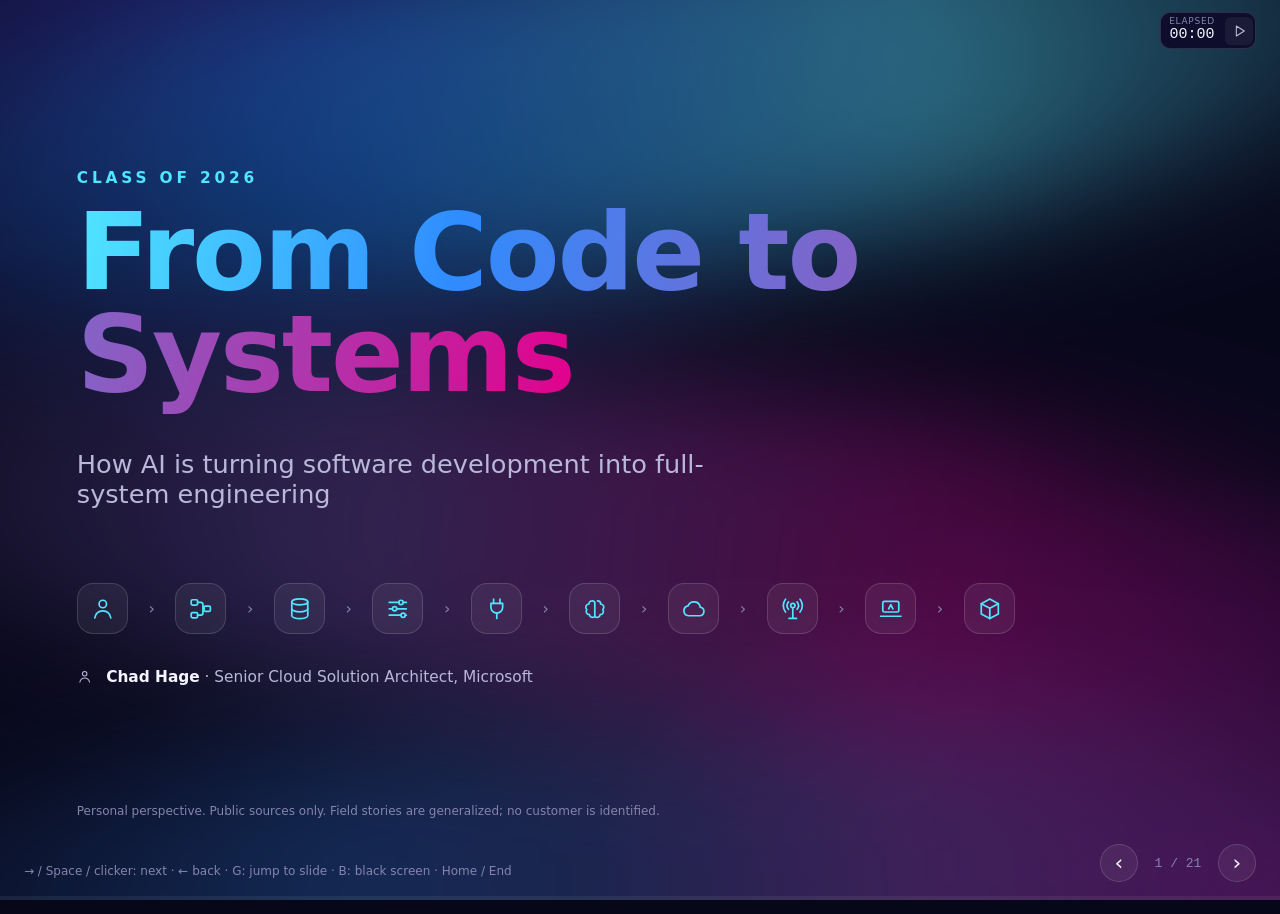
==== commit 77877d4f: "Added harness to slide 10" ====
--- a/From-Code-to-Systems-talk.html
+++ b/From-Code-to-Systems-talk.html
@@ -217,10 +217,10 @@
 .jbox small { display: block; font-size: 11px; letter-spacing: .14em; text-transform: uppercase; color: var(--dim); margin-bottom: 4px; }
 
 /* ---------- Trio ---------- */
-.trio { display: grid; grid-template-columns: repeat(3, minmax(0, 1fr)); gap: 20px; }
+.trio { display: grid; grid-template-columns: repeat(4, minmax(0, 1fr)); gap: 20px; }
 .trio .t { padding: 30px; display: flex; flex-direction: column; gap: 12px; }
-.trio .t .icon { font-size: 60px; color: var(--sky); }
-.trio .t h3 { font-size: clamp(22px, 2.2vw, 36px); }
+.trio .t > .icon { font-size: 60px; color: var(--sky); }
+.trio .t h3 { font-size: clamp(22px, 2vw, 36px); }
 .trio .t .line { color: var(--muted); font-size: clamp(16px, 1.4vw, 21px); }
 .trio .t .proof { font-size: 15px; padding-top: 12px; border-top: 1px solid var(--line); }
 
@@ -324,6 +324,26 @@
 .jump-number { font-family: var(--mono); font-size: 12px; color: var(--dim); flex: none; }
 .jump-item[aria-current="true"] .jump-number { color: var(--sky); }
 .slide-picker-hint { margin: 12px 6px 0; color: var(--dim); font-size: 12px; }
+.talk-timer { position: fixed; z-index: 5; top: 12px; right: 24px; display: flex; gap: 4px; align-items: center;
+  padding: 2px; border: 1px solid var(--line); border-radius: 10px; background: var(--bg-2); }
+.timer-display { display: grid; gap: 0; padding: 2px 6px; border: 0; border-radius: 6px; background: none; color: var(--text); cursor: pointer; }
+.timer-display:hover, .timer-toggle:hover { background: var(--panel-strong); }
+.timer-label { font-size: 9px; line-height: 1; letter-spacing: .08em; text-transform: uppercase; color: var(--dim); }
+.timer-value { font-family: var(--mono); font-size: 15px; line-height: 1.2; font-variant-numeric: tabular-nums; white-space: nowrap; }
+.talk-timer[data-warning="true"] .timer-value { color: var(--amber); }
+.timer-toggle { display: grid; place-items: center; flex: none; width: 28px; height: 28px; padding: 0; border: 0; border-radius: 6px;
+  background: var(--panel); color: var(--muted); font-size: 16px; cursor: pointer; }
+.timer-settings { width: min(400px, calc(100vw - 32px)); color-scheme: dark; }
+.timer-form { display: grid; gap: 14px; min-height: 0; overflow-y: auto; padding: 4px; }
+.timer-form label { display: grid; gap: 6px; font-size: 13px; color: var(--muted); }
+.timer-form input, .timer-form select { width: 100%; min-width: 0; padding: 9px 10px; border: 1px solid var(--line);
+  border-radius: 8px; background: var(--bg); color: var(--text); font: inherit; }
+.timer-help { margin: 0; color: var(--dim); font-size: 12px; line-height: 1.5; }
+.timer-actions { display: flex; justify-content: space-between; gap: 12px; }
+.timer-actions button { padding: 8px 12px; border: 1px solid var(--line); border-radius: 8px; background: var(--panel);
+  color: var(--muted); font: inherit; font-size: 13px; cursor: pointer; }
+.timer-actions button:hover { background: var(--panel-strong); }
+.timer-actions .timer-apply { color: var(--sky); }
 .progress { position: fixed; z-index: 5; left: 0; right: 0; bottom: 0; height: 4px; background: rgba(255,255,255,.06); }
 .progress span { display: block; height: 100%; width: 0; background: var(--grad); transition: width .5s var(--ease); }
 .blackout { position: fixed; inset: 0; z-index: 20; background: #000; opacity: 0; pointer-events: none; transition: opacity .4s; }
@@ -341,6 +361,8 @@
   .reveal-grid, .evi-grid, .trio, .case-grid, .role-cols, .field-grid, .intro-grid, .src-grid, .jgrid { grid-template-columns: 1fr; }
   .shift-row { grid-template-columns: 1fr; } .shift-arrow { rotate: 90deg; justify-self: center; }
   .skill-grid { grid-template-columns: repeat(2, minmax(0, 1fr)); }
+  .talk-timer { top: auto; right: auto; bottom: 18px; left: 16px; }
+  .hud { right: 16px; }
   .keyhint { display: none; }
 }
 @media (prefers-reduced-motion: reduce) {
@@ -348,7 +370,7 @@
 }
 @media print {
   html, body { overflow: visible; height: auto; }
-  .aurora, .hud, .progress, .keyhint, .blackout, .slide-picker[open] { display: none; }
+  .aurora, .hud, .talk-timer, .progress, .keyhint, .blackout, .slide-picker[open] { display: none; }
   #stage { height: auto; }
   .slide { position: relative; opacity: 1; visibility: visible; transform: none; page-break-after: always; min-height: 100vh; }
   .step, .reveal-card .note, .reveal-card .src { opacity: 1 !important; transform: none !important; }
@@ -362,6 +384,13 @@
 
   <main id="stage" aria-live="polite"></main>
 
+  <div class="talk-timer" id="presentationTimer" role="group" aria-label="Presentation timer">
+    <button class="timer-display" id="timerSettingsBtn" type="button" aria-label="Timer settings" aria-describedby="timerLabel timerValue" aria-haspopup="dialog" aria-controls="timerSettings" aria-expanded="false" aria-keyshortcuts="T" title="Timer settings (T)">
+      <span class="timer-label" id="timerLabel">Elapsed</span>
+      <span class="timer-value" id="timerValue" role="timer" aria-live="off">00:00</span>
+    </button>
+    <button class="timer-toggle" id="timerToggle" type="button" aria-label="Start presentation timer" title="Start timer"></button>
+  </div>
   <nav class="hud" aria-label="Presentation controls">
     <button class="hud-btn" id="prevBtn" aria-label="Previous">&#8249;</button>
     <button class="hud-count" id="counter" type="button" aria-label="Jump to slide" aria-haspopup="dialog" aria-controls="slidePicker" aria-expanded="false" aria-keyshortcuts="G" title="Jump to slide (G)" disabled>1 / 1</button>
@@ -375,12 +404,40 @@
     <ol class="jump-list" id="slideList"></ol>
     <p class="slide-picker-hint">Choose a slide &middot; Esc to close</p>
   </dialog>
+  <dialog class="slide-picker timer-settings" id="timerSettings" aria-labelledby="timerSettingsTitle">
+    <header class="slide-picker-head">
+      <h2 id="timerSettingsTitle">Timer settings</h2>
+      <button class="hud-btn" id="closeTimerSettings" type="button" aria-label="Close timer settings">&#215;</button>
+    </header>
+    <form class="timer-form" id="timerForm">
+      <label>Presentation length (minutes)
+        <input id="timerMinutes" type="number" min="1" step="1" value="20" inputmode="numeric" required>
+      </label>
+      <label>Display
+        <select id="timerMode">
+          <option value="elapsed">Elapsed time (count up)</option>
+          <option value="countdown">Countdown</option>
+        </select>
+      </label>
+      <label>Start mode
+        <select id="timerStartMode">
+          <option value="auto">Automatically on first advance</option>
+          <option value="manual">Manually with Start</option>
+        </select>
+      </label>
+      <p class="timer-help">Apply keeps elapsed time. Reset starts fresh using these settings. Start mode applies before the timer starts or after a reset.</p>
+      <div class="timer-actions">
+        <button id="timerReset" type="button">Reset timer</button>
+        <button class="timer-apply" type="submit">Apply</button>
+      </div>
+    </form>
+  </dialog>
   <div class="progress" aria-hidden="true"><span id="progressBar"></span></div>
   <div class="blackout" id="blackout" aria-hidden="true"></div>
   <div class="keyhint" id="keyhint">→ / Space / clicker: next · ← back · G: jump to slide · B: black screen · Home / End</div>
 
   <noscript><p class="noscript">This talk needs JavaScript to present.</p></noscript>
-  <script id="talk-data" type="application/json">{"meta": {"title": "From Code to Systems", "subtitle": "How AI is turning software development into full-system engineering", "speaker": "Chad Hage", "role": "Senior Cloud Solution Architect, Microsoft", "event": "TEDx-style talk · Graduating class of computer science & computer engineering", "disclaimer": "Personal perspective. Public sources only. Field stories are generalized; no customer is identified."}, "sections": [{"id": "title", "type": "title", "kicker": "Class of 2026", "title": "From Code to Systems", "subtitle": "How AI is turning software development into full-system engineering", "icons": ["person", "flow", "database", "sliders", "plug", "brain", "cloud", "antenna", "laptop", "box"]}, {"id": "intro", "type": "intro", "kicker": "Who's talking", "title": "Cloud & AI Architect. Not a futurist.", "points": [{"icon": "building", "text": "Cloud Solution Architect at Microsoft"}, {"icon": "globe", "text": "Banks · energy · pharma · automotive"}, {"icon": "box", "text": "Platforms, guardrails, reliability, cost"}, {"icon": "compass", "text": "Today: what I see changing, and the evidence behind it"}]}, {"id": "poll-1", "type": "poll", "kicker": "Hands up", "question": "Did an AI write code you shipped this year?", "followups": ["Keep it up if you could explain every line.", "Keep it up if you tested how it fails.", "Keep it up if you know what it cost to run."], "punch": "That gap is this talk."}, {"id": "shift", "type": "shift", "kicker": "The shift", "title": "The craft moved up a level", "from": {"label": "Then", "icon": "code", "items": ["Write the code", "Ship the app", "Full stack = UI to database"]}, "to": {"label": "Now", "icon": "flow", "items": ["Specify, verify, contain", "Run the system", "Full stack = human to container"]}, "bigline": "The full stack is now the full execution stack."}, {"id": "reveal-1", "type": "reveal", "kicker": "Guess the number", "items": [{"prompt": "Lab task. AI pair programmer vs. none. How much faster?", "answer": "55.8% faster", "icon": "rocket", "note": "Randomized lab experiment, one well-scoped task", "source": "Peng et al., 2023", "url": "https://arxiv.org/abs/2302.06590"}, {"prompt": "Experienced maintainers. Their own large repos. Early-2025 tools. Faster or slower?", "answer": "19% slower", "icon": "hourglass", "note": "They believed AI had sped them up by 20%", "source": "METR randomized trial, 2025 (METR now flags these results as dated)", "url": "https://metr.org/blog/2025-07-10-early-2025-ai-experienced-os-dev-study/"}, {"prompt": "Three company field experiments. 4,867 developers. Change in completed tasks?", "answer": "+26%", "icon": "chart", "note": "Bigger gains for less experienced developers", "source": "Cui, Demirer et al., Microsoft Research, 2025", "url": "https://www.microsoft.com/en-us/research/publication/the-effects-of-generative-ai-on-high-skilled-work-evidence-from-three-field-experiments-with-software-developers/"}], "takeaway": "Same tools. Different results. The system around the tool decides."}, {"id": "evidence", "type": "evidence", "kicker": "Evidence wall", "title": "What the data keeps saying", "cards": [{"icon": "pulse", "stat": "−7.2%", "label": "delivery stability as AI adoption rose", "source": "DORA 2024 (survey, correlational)", "url": "https://cloud.google.com/blog/products/devops-sre/announcing-the-2024-dora-report"}, {"icon": "shieldcheck", "stat": "Guardrails", "label": "Throughput now rises with AI. Stability needs strong tests, version control and fast feedback.", "source": "DORA 2025 (survey of ~5,000)", "url": "https://cloud.google.com/blog/products/ai-machine-learning/announcing-the-2025-dora-report"}, {"icon": "eye", "stat": "Trust ↔ thinking", "label": "More confidence in AI, less critical thinking. More self-confidence, more.", "source": "Lee et al., Microsoft Research, CHI 2025", "url": "https://www.microsoft.com/en-us/research/publication/the-impact-of-generative-ai-on-critical-thinking-self-reported-reductions-in-cognitive-effort-and-confidence-effects-from-a-survey-of-knowledge-workers/"}, {"icon": "check", "stat": "50%", "label": "of AI users rank quality control of AI output as the top skill", "source": "Microsoft Work Trend Index 2026", "url": "https://www.microsoft.com/en-us/worklab/work-trend-index/agents-human-agency-and-the-opportunity-for-every-organization"}, {"icon": "users", "stat": "2×", "label": "Organizational factors explain more than twice the AI impact of individual ones", "source": "Microsoft Work Trend Index 2026", "url": "https://www.microsoft.com/en-us/worklab/work-trend-index/agents-human-agency-and-the-opportunity-for-every-organization"}, {"icon": "briefcase", "stat": "78%", "label": "of leaders considering hiring for AI-specific roles", "source": "Microsoft Work Trend Index 2025", "url": "https://www.microsoft.com/en-us/worklab/work-trend-index/2025-the-year-the-frontier-firm-is-born"}], "caveat": "Surveys show association, not cause. Read the method before you quote the number."}, {"id": "provoke-1", "type": "provocation", "kicker": "Myth or fact?", "myth": "AI makes engineering discipline optional.", "flip": "AI multiplies change. Discipline is what keeps it standing.", "icon": "zap"}, {"id": "stack", "type": "stack", "kicker": "The map", "title": "The full execution stack", "subtitle": "Every layer is now an engineering surface", "layers": [{"id": "human", "name": "Human intent", "icon": "person", "engineer": "Goals, specs, approval points", "risk": "Vague intent, unchecked trust", "skills": ["BDD", "Verification"], "source": "Lee et al., CHI 2025", "url": "https://www.microsoft.com/en-us/research/publication/the-impact-of-generative-ai-on-critical-thinking-self-reported-reductions-in-cognitive-effort-and-confidence-effects-from-a-survey-of-knowledge-workers/"}, {"id": "process", "name": "Process", "icon": "flow", "engineer": "Workflows, hand-offs, change control", "risk": "Agents skip the steps people relied on", "skills": ["BDD", "Reliability"], "source": "Work Trend Index 2026", "url": "https://www.microsoft.com/en-us/worklab/work-trend-index/agents-human-agency-and-the-opportunity-for-every-organization"}, {"id": "data", "name": "Data", "icon": "database", "engineer": "Quality, lineage, freshness, access", "risk": "Confident answers from stale data", "skills": ["Evaluation", "Security"], "source": "Microsoft Foundry observability", "url": "https://learn.microsoft.com/en-us/azure/foundry/concepts/observability"}, {"id": "config", "name": "Configuration & policy", "icon": "sliders", "engineer": "Identity, least privilege, policy as code", "risk": "One setting opens everything", "skills": ["Security", "Cost"], "source": "Microsoft Secure Future Initiative", "url": "https://www.microsoft.com/en-us/trust-center/security/secure-future-initiative"}, {"id": "harness", "name": "Agent harness", "icon": "plug", "engineer": "Tools, context, memory, guardrails", "risk": "Wrong context, wrong tool, wrong action", "skills": ["Context engineering", "Red teaming"], "source": "Model Context Protocol", "url": "https://modelcontextprotocol.io/docs/getting-started/intro"}, {"id": "models", "name": "Models", "icon": "brain", "engineer": "Language, decision and science models; routing", "risk": "Frontier cost for routine work", "skills": ["Evaluation", "Cost", "Performance"], "source": "Microsoft Ignite 2026 keynote", "url": "https://blogs.microsoft.com/blog/2026/11/17/ignite-2026-building-the-frontier-ecosystem/"}, {"id": "cloud", "name": "Cloud hub", "icon": "cloud", "engineer": "Scale, regions, observability, evaluation", "risk": "Silent drift at scale", "skills": ["Reliability", "Chaos", "Cost"], "source": "Azure Well-Architected: Reliability", "url": "https://learn.microsoft.com/en-us/azure/well-architected/reliability/"}, {"id": "edge", "name": "Edge", "icon": "antenna", "engineer": "Plants, sites, offline operation", "risk": "The network is gone. Now what?", "skills": ["Reliability", "Performance"], "source": "Azure IoT Operations", "url": "https://learn.microsoft.com/en-us/azure/iot-operations/overview-iot-operations"}, {"id": "device", "name": "Local device", "icon": "laptop", "engineer": "On-device models, GPU/NPU, privacy", "risk": "Battery, heat, version sprawl", "skills": ["Performance", "Security"], "source": "Foundry Local", "url": "https://learn.microsoft.com/en-us/azure/foundry-local/what-is-foundry-local"}, {"id": "container", "name": "Execution container", "icon": "box", "engineer": "Blast radius of generated code", "risk": "Agent grants itself more access", "skills": ["Containment", "Security", "Chaos"], "source": "Microsoft Execution Containers (MXC)", "url": "https://learn.microsoft.com/en-us/windows/apps/develop/mxc/"}]}, {"id": "journey", "type": "journey", "kicker": "Follow one request", "title": "One sentence. Ten layers.", "request": "“Line 4 slowed down overnight. Find out why and fix what's safe to fix.”", "steps": [{"layer": "human", "what": "A plant manager states a goal and a limit: safe fixes only.", "breaks": "“Safe” was never defined", "save": "Acceptance scenarios agreed up front"}, {"layer": "process", "what": "The request becomes a tracked change, with an approver.", "breaks": "Agent acts outside change control", "save": "Workflow gates the agent can't skip"}, {"layer": "data", "what": "Sensor, maintenance and shift data are pulled together.", "breaks": "Yesterday's sensor feed was stale", "save": "Freshness checks before reasoning"}, {"layer": "config", "what": "The agent runs under its own identity, with scoped permissions.", "breaks": "Agent borrows a human's full access", "save": "Separate agent identity, least privilege"}, {"layer": "harness", "what": "The harness picks tools over MCP and builds the context.", "breaks": "Prompt injection hidden in a work order", "save": "Red-team the tool inputs"}, {"layer": "models", "what": "A decision model routes; a language model explains; a smaller model runs local.", "breaks": "Frontier model used for every step", "save": "Route by task; evaluate cost and quality"}, {"layer": "cloud", "what": "Traces, evaluations and fleet-wide patterns live in the cloud hub.", "breaks": "No trace, no root cause", "save": "Observability and continuous evaluation"}, {"layer": "edge", "what": "The plant's edge cluster keeps running if the uplink drops.", "breaks": "Plant goes blind offline", "save": "Offline-first design and failover drills"}, {"layer": "device", "what": "A technician's laptop runs a local model for the floor walk.", "breaks": "Slow on the hardware actually issued", "save": "Latency budgets on real devices"}, {"layer": "container", "what": "The generated fix script runs in a policy-bound container.", "breaks": "Script tries to edit production config", "save": "Contained: denied by policy, not by luck"}, {"layer": "human", "what": "Evidence, diff and rollback plan go back to a person to approve.", "breaks": "Rubber-stamp approval", "save": "Show proof, not just a summary"}], "takeaway": "Nobody “wrote the app.” Somebody engineered every hop."}, {"id": "models", "type": "trio", "kicker": "Models are plural", "title": "Three kinds of intelligence to engineer with", "items": [{"icon": "chat", "name": "Language models", "line": "Read, write, reason, plan", "proof": "Foundry carries closed and open-weight model families", "url": "https://blogs.microsoft.com/blog/2026/11/17/ignite-2026-building-the-frontier-ecosystem/"}, {"icon": "branch", "name": "Decision models", "line": "Fast, cheap routing, labeling, filtering", "proof": "Microsoft-Decision-1.1, generally available (Ignite 2026)", "url": "https://blogs.microsoft.com/blog/2026/11/17/ignite-2026-building-the-frontier-ecosystem/"}, {"icon": "flask", "name": "Science models", "line": "Search chemistry, materials, biology", "proof": "Microsoft Discovery: new coolant prototype candidate in ~200 hours", "url": "https://azure.microsoft.com/en-us/blog/transforming-rd-with-agentic-ai-introducing-microsoft-discovery/"}], "takeaway": "Your job: match the right intelligence to the task, the budget and the risk."}, {"id": "skills", "type": "skills", "kicker": "The toolkit", "title": "Skills that compound", "subtitle": "Click a card to flip: old way vs. AI way", "skills": [{"id": "tdd", "name": "Test-driven development", "icon": "check", "why": "Tests become the spec an agent must satisfy.", "old": "Write code, then tests, if time allows", "ai": "Write failing tests first; let the agent turn them green; review the diff", "starter": "Take one kata. Write the tests. Have an agent implement. Reject anything that edits your tests.", "source": "Martin Fowler: Test Driven Development", "url": "https://martinfowler.com/bliki/TestDrivenDevelopment.html"}, {"id": "bdd", "name": "Behavior-driven development", "icon": "chat", "why": "Plain-language scenarios are a contract humans and agents both read.", "old": "Requirements doc nobody reopens", "ai": "Given/When/Then scenarios drive generation and gate acceptance", "starter": "Write five scenarios for a feature you know. Generate the code. Run them as the gate.", "source": "Cucumber: Behaviour-Driven Development", "url": "https://cucumber.io/docs/bdd/"}, {"id": "chaos", "name": "Chaos engineering", "icon": "zap", "why": "Agents add new failure modes: model timeouts, tool errors, bad context.", "old": "A yearly game day", "ai": "Fault injection as a pipeline gate, including model and tool failures", "starter": "Inject latency into one model call. Does your app degrade gracefully?", "source": "Azure Chaos Studio", "url": "https://learn.microsoft.com/en-us/azure/chaos-studio/chaos-studio-overview"}, {"id": "rel", "name": "Reliability engineering", "icon": "pulse", "why": "More change, faster. Stability must be designed, not hoped for.", "old": "Humans read dashboards at 3 a.m.", "ai": "SLOs for agents too; agents assist mitigation; you design the failure modes", "starter": "Set an SLO and error budget for a project you already run.", "source": "Azure Well-Architected: Reliability", "url": "https://learn.microsoft.com/en-us/azure/well-architected/reliability/"}, {"id": "sec", "name": "Security engineering", "icon": "shield", "why": "Prompt injection, tool abuse and agent identity are new attack surface.", "old": "Pen test before launch", "ai": "Secure by design, by default, in operations, for every agent", "starter": "Threat-model one agent app: what can it read, call and change?", "source": "Microsoft Security Development Lifecycle", "url": "https://www.microsoft.com/en-us/securityengineering/sdl/"}, {"id": "cost", "name": "Cost engineering", "icon": "coin", "why": "Tokens and GPUs make cost a design property.", "old": "Finance reads the bill next month", "ai": "Track cost per successful outcome; route routine work to cheaper models", "starter": "Log tokens and cost per task. Find your most expensive easy task.", "source": "FinOps Foundation: FinOps for AI", "url": "https://www.finops.org/wg/finops-for-ai-overview/"}, {"id": "perf", "name": "Performance engineering", "icon": "gauge", "why": "Latency now spans retrieval, models, tools and devices.", "old": "Tune the query, add a cache", "ai": "Latency budgets per hop; choose model size and location deliberately", "starter": "Measure p95 latency for each step of one AI feature.", "source": "Azure Well-Architected: Performance Efficiency", "url": "https://learn.microsoft.com/en-us/azure/well-architected/performance-efficiency/"}, {"id": "eval", "name": "Evaluation engineering", "icon": "target", "why": "Non-deterministic output needs measured quality, not a green checkmark.", "old": "Assert equals", "ai": "Evaluators, golden datasets, quality gates in CI/CD, live evaluation", "starter": "Build a 50-case golden set for one prompt. Re-run it on every change.", "source": "Microsoft Foundry: observability & evaluation", "url": "https://learn.microsoft.com/en-us/azure/foundry/concepts/observability"}, {"id": "red", "name": "AI red teaming", "icon": "bug", "why": "If you don't attack your agent, someone else will.", "old": "Security review at the end", "ai": "Automated adversarial probes; track attack success rate", "starter": "Point PyRIT at your own chatbot. Fix the first thing that breaks.", "source": "Microsoft AI Red Team", "url": "https://learn.microsoft.com/en-us/security/ai-red-team/"}, {"id": "ctx", "name": "Context & harness engineering", "icon": "layers", "why": "What the model sees decides what the model does.", "old": "Integrate an API", "ai": "Design tools, context windows, memory and guardrails; connect over MCP", "starter": "Wrap one tool you use daily as an MCP server.", "source": "Model Context Protocol", "url": "https://modelcontextprotocol.io/docs/getting-started/intro"}, {"id": "edge", "name": "Edge & device engineering", "icon": "antenna", "why": "Intelligence is moving to plants, vehicles and laptops.", "old": "Everything calls the cloud", "ai": "Hub-and-edge design; on-device models with GPU/NPU; offline operation", "starter": "Run a model locally with Foundry Local. Compare latency with a cloud call.", "source": "Foundry Local", "url": "https://learn.microsoft.com/en-us/azure/foundry-local/what-is-foundry-local"}, {"id": "mxc", "name": "Containment engineering", "icon": "box", "why": "An agent can't be its own security authority.", "old": "Run scripts with the user's full access", "ai": "Policy-bound execution containers for generated code, tools and whole agents", "starter": "Run a generated script in MXC. Use Learning Mode to draft a least-privilege policy.", "source": "Microsoft Execution Containers (MXC)", "url": "https://learn.microsoft.com/en-us/windows/apps/develop/mxc/"}, {"id": "verify", "name": "Verification & judgment", "icon": "eye", "why": "The scarcest skill is knowing when the output is wrong.", "old": "Trust the compiler", "ai": "Verify, integrate, steward; keep your own confidence earned", "starter": "For one week, write down every AI answer you had to correct, and why.", "source": "Lee et al., Microsoft Research, CHI 2025", "url": "https://www.microsoft.com/en-us/research/publication/the-impact-of-generative-ai-on-critical-thinking-self-reported-reductions-in-cognitive-effort-and-confidence-effects-from-a-survey-of-knowledge-workers/"}]}, {"id": "poll-2", "type": "poll", "kicker": "Hands up", "question": "Who has practiced chaos engineering on a real project?", "followups": ["Who has written a test before the code it tests?", "Who has threat-modeled something they built?", "Who knows the cost per request of their last project?"], "punch": "Pick the one you didn't raise your hand for. Start there."}, {"id": "field", "type": "field", "kicker": "From the field", "title": "Patterns I keep seeing", "note": "Generalized from customer work. No customer, figure or detail identifies anyone.", "stories": [{"icon": "bank", "sector": "A global bank", "title": "AI with guardrails", "challenge": "Teams want agents. Regulators want control and evidence.", "move": "Policy as code, private networking, evaluation gates before production.", "lesson": "Automated guardrails speed teams up."}, {"icon": "flame", "sector": "An energy major", "title": "Governed sandboxes", "challenge": "Engineers need safe places to experiment. Requests were slow and manual.", "move": "Sandboxes created from code, with policy, expiry and cost caps built in.", "lesson": "Make the safe path the fast path."}, {"icon": "pill", "sector": "A pharma company", "title": "Compliance by design", "challenge": "Every change must be traceable and validated.", "move": "Requirements → scenarios → tests → release, with evidence produced by the pipeline.", "lesson": "Audit evidence is a build artifact."}, {"icon": "car", "sector": "An automaker", "title": "Multi-region scale", "challenge": "One platform, many regions, different latency and cost limits.", "move": "Region strategy as architecture; failover drills; cost per region tracked.", "lesson": "Where it runs is an engineering decision."}]}, {"id": "cases", "type": "cases", "kicker": "Public proof", "title": "Case studies you can read tonight", "cases": [{"icon": "pulse", "org": "Microsoft (internal)", "what": "Azure SRE Agent in production", "stat": "35,000+", "statLabel": "incidents mitigated · 20,000+ engineering hours saved", "url": "https://techcommunity.microsoft.com/blog/appsonazureblog/announcing-general-availability-for-the-azure-sre-agent/4500682"}, {"icon": "bell", "org": "Ecolab", "what": "Azure SRE Agent", "stat": "30–40 → <10", "statLabel": "daily performance alerts", "url": "https://techcommunity.microsoft.com/blog/appsonazureblog/announcing-general-availability-for-the-azure-sre-agent/4500682"}, {"icon": "flask", "org": "Microsoft Discovery", "what": "Agentic R&D for materials", "stat": "~200 hrs", "statLabel": "to a non-PFAS coolant prototype candidate", "url": "https://azure.microsoft.com/en-us/blog/transforming-rd-with-agentic-ai-introducing-microsoft-discovery/"}, {"icon": "bug", "org": "Kohler", "what": "GitHub Copilot in engineering", "stat": "−75%", "statLabel": "error defects (company-reported)", "url": "https://www.microsoft.com/en/customers/story/26948-kohler-company-microsoft-365-copilot"}, {"icon": "antenna", "org": "Husqvarna", "what": "Azure Arc + IoT Operations at the edge", "stat": "−98%", "statLabel": "data deployment time (company-reported)", "url": "https://blogs.microsoft.com/blog/2025/07/28/how-microsofts-customers-and-partners-accelerated-ai-transformation-in-fy25-to-innovate-with-purpose-and-shape-their-future-success/"}, {"icon": "quote", "org": "Ramp", "what": "GitHub Copilot", "stat": "“byproduct”", "statLabel": "“Code is turning into a byproduct of good specs and guardrails.”", "url": "https://www.microsoft.com/en-us/microsoft-cloud/blog/2025/11/12/dev-diaries-github-copilot-at-ramp-fueling-a-10x-developer-mindset/"}], "caveat": "Customer figures are as reported by the companies."}, {"id": "reveal-2", "type": "reveal", "kicker": "Guess the number", "items": [{"prompt": "New roles expected worldwide by 2030?", "answer": "170 million", "icon": "globe", "note": "92 million displaced · net +78 million", "source": "World Economic Forum, Future of Jobs 2025", "url": "https://www.weforum.org/media/future-of-jobs-report-2025-78-million-new-job-opportunities-by-2030-but-urgent-upskilling-needed-to-prepare-workforces"}, {"prompt": "#1 on LinkedIn's fastest-growing US jobs list for 2025?", "answer": "AI engineer", "icon": "rocket", "note": "AI consultant was #2", "source": "LinkedIn Jobs on the Rise 2025", "url": "https://www.linkedin.com/pulse/linkedin-jobs-rise-2025-25-fastest-growing-us-linkedin-news-gryie/"}, {"prompt": "Share of organizations managing AI spend, up from 31% two years earlier?", "answer": "98%", "icon": "coin", "note": "Cost is now an engineering concern", "source": "FinOps Foundation, FinOps for AI", "url": "https://www.finops.org/wg/finops-for-ai-overview/"}], "takeaway": "The work isn't disappearing. It's moving."}, {"id": "roles", "type": "roles", "kicker": "New on the map", "title": "Emerging engineering categories", "legend": [{"key": "now", "label": "Hiring now"}, {"key": "y1", "label": "Mainstream in ~1 year"}, {"key": "y3", "label": "Taking shape in 1–3 years"}], "legendNote": "Horizons are my outlook, not a forecast from the sources.", "roles": [{"icon": "scale", "name": "Legal engineering", "horizon": "now", "line": "Lawyers and engineers turning legal work into governed AI workflows", "proof": "Harvey Legal Engineering Certification: AI risk, LLM literacy, practice mapping, adoption", "url": "https://certifications.academy.harvey.ai/path/certified-legal-engineer"}, {"icon": "rocket", "name": "Forward-deployed engineering", "horizon": "now", "line": "Build with the customer, inside their constraints", "proof": "Cited among new AI job types in Work Trend Index 2026", "url": "https://www.microsoft.com/en-us/worklab/work-trend-index/agents-human-agency-and-the-opportunity-for-every-organization"}, {"icon": "layers", "name": "Agent & context engineering", "horizon": "now", "line": "Design harnesses, tools, memory and multi-agent workflows", "proof": "Microsoft Agent Framework: open-source, supports MCP and A2A", "url": "https://azure.microsoft.com/en-us/blog/introducing-microsoft-agent-framework/"}, {"icon": "target", "name": "AI evaluation & red teaming", "horizon": "y1", "line": "Measure quality and attack your own systems", "proof": "Foundry AI Red Teaming Agent tracks attack success rate", "url": "https://learn.microsoft.com/en-us/azure/foundry/concepts/ai-red-teaming-agent"}, {"icon": "pulse", "name": "Agent reliability (AgentOps)", "horizon": "y1", "line": "SRE for fleets of agents", "proof": "Microsoft runs 1,300+ SRE agents internally", "url": "https://techcommunity.microsoft.com/blog/appsonazureblog/announcing-general-availability-for-the-azure-sre-agent/4500682"}, {"icon": "coin", "name": "AI cost engineering", "horizon": "y1", "line": "Cost per outcome, model routing, GPU strategy", "proof": "FinOps for AI working group", "url": "https://www.finops.org/wg/finops-for-ai-overview/"}, {"icon": "box", "name": "Containment engineering", "horizon": "y3", "line": "Policy-bound execution from cloud to laptop", "proof": "Microsoft Execution Containers: open-source, Windows, macOS, Linux", "url": "https://learn.microsoft.com/en-us/windows/apps/develop/mxc/"}, {"icon": "branch", "name": "Decision engineering", "horizon": "y3", "line": "Design systems where models make bounded decisions", "proof": "Microsoft-Decision-1.1 announced GA at Ignite 2026", "url": "https://blogs.microsoft.com/blog/2026/11/17/ignite-2026-building-the-frontier-ecosystem/"}, {"icon": "flask", "name": "Science engineering", "horizon": "y3", "line": "Agentic R&D loops for materials, chemistry, biology", "proof": "Microsoft Discovery", "url": "https://azure.microsoft.com/en-us/blog/transforming-rd-with-agentic-ai-introducing-microsoft-discovery/"}]}, {"id": "provoke-2", "type": "provocation", "kicker": "Myth or fact?", "myth": "Learning to code is pointless now.", "flip": "Code got cheaper. Judgment about code got more valuable.", "icon": "code"}, {"id": "poll-3", "type": "poll", "kicker": "Hands up", "question": "Who could see themselves in a job title that didn't exist when you enrolled?", "followups": ["Who thinks your degree prepared you for it anyway?", "Who thinks it's the fundamentals that will carry you?"], "punch": "Algorithms, systems, math, ethics. They're the part that transfers."}, {"id": "provoke-3", "type": "provocation", "kicker": "Myth or fact?", "myth": "The model is the product.", "flip": "The system is the product. The model is one part.", "icon": "brain"}, {"id": "close", "type": "close", "line": "AI will write the code.", "line2": "Who will engineer the consequences?", "thanks": "Thank you"}, {"id": "sources", "type": "sources", "kicker": "Go deeper", "title": "Sources", "groups": [{"name": "Studies & research", "items": [{"t": "Peng et al. (2023). The Impact of AI on Developer Productivity", "url": "https://arxiv.org/abs/2302.06590"}, {"t": "Cui, Demirer et al. (2025). Three field experiments with software developers. Microsoft Research", "url": "https://www.microsoft.com/en-us/research/publication/the-effects-of-generative-ai-on-high-skilled-work-evidence-from-three-field-experiments-with-software-developers/"}, {"t": "METR (2025). Early-2025 AI and experienced open-source developers", "url": "https://metr.org/blog/2025-07-10-early-2025-ai-experienced-os-dev-study/"}, {"t": "METR (2026). Uplift study update", "url": "https://metr.org/blog/2026-02-24-uplift-update/"}, {"t": "DORA 2024 report announcement", "url": "https://cloud.google.com/blog/products/devops-sre/announcing-the-2024-dora-report"}, {"t": "DORA 2025 report announcement", "url": "https://cloud.google.com/blog/products/ai-machine-learning/announcing-the-2025-dora-report"}, {"t": "Lee et al. (2025). Generative AI and critical thinking. Microsoft Research, CHI 2025", "url": "https://www.microsoft.com/en-us/research/publication/the-impact-of-generative-ai-on-critical-thinking-self-reported-reductions-in-cognitive-effort-and-confidence-effects-from-a-survey-of-knowledge-workers/"}]}, {"name": "Microsoft", "items": [{"t": "Work Trend Index 2025: The year the Frontier Firm is born", "url": "https://www.microsoft.com/en-us/worklab/work-trend-index/2025-the-year-the-frontier-firm-is-born"}, {"t": "Work Trend Index 2026: Agents, human agency and the opportunity for every organization", "url": "https://www.microsoft.com/en-us/worklab/work-trend-index/agents-human-agency-and-the-opportunity-for-every-organization"}, {"t": "Ignite 2026: Building the frontier ecosystem", "url": "https://blogs.microsoft.com/blog/2026/11/17/ignite-2026-building-the-frontier-ecosystem/"}, {"t": "Microsoft Execution Containers (MXC) overview", "url": "https://learn.microsoft.com/en-us/windows/apps/develop/mxc/"}, {"t": "MXC: policy-driven containment for AI agents (Windows Developer Blog)", "url": "https://blogs.windows.com/windowsdeveloper/2026/10/07/microsoft-execution-containers-policy-driven-containment-for-ai-agents/"}, {"t": "Introducing Microsoft Agent Framework", "url": "https://azure.microsoft.com/en-us/blog/introducing-microsoft-agent-framework/"}, {"t": "Introducing Microsoft Discovery", "url": "https://azure.microsoft.com/en-us/blog/transforming-rd-with-agentic-ai-introducing-microsoft-discovery/"}, {"t": "Azure SRE Agent general availability", "url": "https://techcommunity.microsoft.com/blog/appsonazureblog/announcing-general-availability-for-the-azure-sre-agent/4500682"}, {"t": "GitHub Copilot coding agent", "url": "https://github.blog/news-insights/product-news/github-copilot-meet-the-new-coding-agent/"}, {"t": "Foundry Local", "url": "https://learn.microsoft.com/en-us/azure/foundry-local/what-is-foundry-local"}, {"t": "Azure IoT Operations", "url": "https://learn.microsoft.com/en-us/azure/iot-operations/overview-iot-operations"}, {"t": "Azure Arc", "url": "https://learn.microsoft.com/en-us/azure/azure-arc/overview"}]}, {"name": "Engineering practice", "items": [{"t": "Azure Chaos Studio", "url": "https://learn.microsoft.com/en-us/azure/chaos-studio/chaos-studio-overview"}, {"t": "Test Driven Development (Martin Fowler)", "url": "https://martinfowler.com/bliki/TestDrivenDevelopment.html"}, {"t": "Behaviour-Driven Development (Cucumber)", "url": "https://cucumber.io/docs/bdd/"}, {"t": "Azure Well-Architected: Reliability", "url": "https://learn.microsoft.com/en-us/azure/well-architected/reliability/"}, {"t": "Azure Well-Architected: Cost Optimization", "url": "https://learn.microsoft.com/en-us/azure/well-architected/cost-optimization/"}, {"t": "Azure Well-Architected: Performance Efficiency", "url": "https://learn.microsoft.com/en-us/azure/well-architected/performance-efficiency/"}, {"t": "Microsoft Security Development Lifecycle", "url": "https://www.microsoft.com/en-us/securityengineering/sdl/"}, {"t": "Microsoft Secure Future Initiative", "url": "https://www.microsoft.com/en-us/trust-center/security/secure-future-initiative"}, {"t": "FinOps for AI (FinOps Foundation)", "url": "https://www.finops.org/wg/finops-for-ai-overview/"}, {"t": "Microsoft AI Red Team", "url": "https://learn.microsoft.com/en-us/security/ai-red-team/"}, {"t": "PyRIT", "url": "https://github.com/microsoft/PyRIT"}, {"t": "Foundry AI Red Teaming Agent", "url": "https://learn.microsoft.com/en-us/azure/foundry/concepts/ai-red-teaming-agent"}, {"t": "Microsoft Foundry observability & evaluation", "url": "https://learn.microsoft.com/en-us/azure/foundry/concepts/observability"}, {"t": "Model Context Protocol", "url": "https://modelcontextprotocol.io/docs/getting-started/intro"}]}, {"name": "Careers & case studies", "items": [{"t": "Harvey Academy: Legal Engineering Certification", "url": "https://certifications.academy.harvey.ai/path/certified-legal-engineer"}, {"t": "World Economic Forum: Future of Jobs Report 2025", "url": "https://www.weforum.org/publications/the-future-of-jobs-report-2025"}, {"t": "LinkedIn Jobs on the Rise 2025 (US)", "url": "https://www.linkedin.com/pulse/linkedin-jobs-rise-2025-25-fastest-growing-us-linkedin-news-gryie/"}, {"t": "Kohler customer story", "url": "https://www.microsoft.com/en/customers/story/26948-kohler-company-microsoft-365-copilot"}, {"t": "Microsoft customers & partners FY25 roundup (Husqvarna)", "url": "https://blogs.microsoft.com/blog/2025/07/28/how-microsofts-customers-and-partners-accelerated-ai-transformation-in-fy25-to-innovate-with-purpose-and-shape-their-future-success/"}, {"t": "Dev Diaries: GitHub Copilot at Ramp", "url": "https://www.microsoft.com/en-us/microsoft-cloud/blog/2025/11/12/dev-diaries-github-copilot-at-ramp-fueling-a-10x-developer-mindset/"}]}]}]}</script>
+  <script id="talk-data" type="application/json">{"meta": {"title": "From Code to Systems", "subtitle": "How AI is turning software development into full-system engineering", "speaker": "Chad Hage", "role": "Senior Cloud Solution Architect, Microsoft", "event": "TEDx-style talk · Graduating class of computer science & computer engineering", "disclaimer": "Personal perspective. Public sources only. Field stories are generalized; no customer is identified."}, "sections": [{"id": "title", "type": "title", "kicker": "Class of 2026", "title": "From Code to Systems", "subtitle": "How AI is turning software development into full-system engineering", "icons": ["person", "flow", "database", "sliders", "plug", "brain", "cloud", "antenna", "laptop", "box"]}, {"id": "intro", "type": "intro", "kicker": "Who's talking", "title": "Cloud & AI Architect. Not a futurist.", "points": [{"icon": "building", "text": "Cloud Solution Architect at Microsoft"}, {"icon": "globe", "text": "Banks · energy · pharma · automotive"}, {"icon": "box", "text": "Platforms, guardrails, reliability, cost"}, {"icon": "compass", "text": "Today: what I see changing, and the evidence behind it"}]}, {"id": "poll-1", "type": "poll", "kicker": "Hands up", "question": "Did an AI write code you shipped this year?", "followups": ["Keep it up if you could explain every line.", "Keep it up if you tested how it fails.", "Keep it up if you know what it cost to run."], "punch": "That gap is this talk."}, {"id": "shift", "type": "shift", "kicker": "The shift", "title": "The craft moved up a level", "from": {"label": "Then", "icon": "code", "items": ["Write the code", "Ship the app", "Full stack = UI to database"]}, "to": {"label": "Now", "icon": "flow", "items": ["Specify, verify, contain", "Run the system", "Full stack = human to container"]}, "bigline": "The full stack is now the full execution stack."}, {"id": "reveal-1", "type": "reveal", "kicker": "Guess the number", "items": [{"prompt": "Lab task. AI pair programmer vs. none. How much faster?", "answer": "55.8% faster", "icon": "rocket", "note": "Randomized lab experiment, one well-scoped task", "source": "Peng et al., 2023", "url": "https://arxiv.org/abs/2302.06590"}, {"prompt": "Experienced maintainers. Their own large repos. Early-2025 tools. Faster or slower?", "answer": "19% slower", "icon": "hourglass", "note": "They believed AI had sped them up by 20%", "source": "METR randomized trial, 2025 (METR now flags these results as dated)", "url": "https://metr.org/blog/2025-07-10-early-2025-ai-experienced-os-dev-study/"}, {"prompt": "Three company field experiments. 4,867 developers. Change in completed tasks?", "answer": "+26%", "icon": "chart", "note": "Bigger gains for less experienced developers", "source": "Cui, Demirer et al., Microsoft Research, 2025", "url": "https://www.microsoft.com/en-us/research/publication/the-effects-of-generative-ai-on-high-skilled-work-evidence-from-three-field-experiments-with-software-developers/"}], "takeaway": "Same tools. Different results. The system around the tool decides."}, {"id": "evidence", "type": "evidence", "kicker": "Evidence wall", "title": "What the data keeps saying", "cards": [{"icon": "pulse", "stat": "−7.2%", "label": "delivery stability as AI adoption rose", "source": "DORA 2024 (survey, correlational)", "url": "https://cloud.google.com/blog/products/devops-sre/announcing-the-2024-dora-report"}, {"icon": "shieldcheck", "stat": "Guardrails", "label": "Throughput now rises with AI. Stability needs strong tests, version control and fast feedback.", "source": "DORA 2025 (survey of ~5,000)", "url": "https://cloud.google.com/blog/products/ai-machine-learning/announcing-the-2025-dora-report"}, {"icon": "eye", "stat": "Trust ↔ thinking", "label": "More confidence in AI, less critical thinking. More self-confidence, more.", "source": "Lee et al., Microsoft Research, CHI 2025", "url": "https://www.microsoft.com/en-us/research/publication/the-impact-of-generative-ai-on-critical-thinking-self-reported-reductions-in-cognitive-effort-and-confidence-effects-from-a-survey-of-knowledge-workers/"}, {"icon": "check", "stat": "50%", "label": "of AI users rank quality control of AI output as the top skill", "source": "Microsoft Work Trend Index 2026", "url": "https://www.microsoft.com/en-us/worklab/work-trend-index/agents-human-agency-and-the-opportunity-for-every-organization"}, {"icon": "users", "stat": "2×", "label": "Organizational factors explain more than twice the AI impact of individual ones", "source": "Microsoft Work Trend Index 2026", "url": "https://www.microsoft.com/en-us/worklab/work-trend-index/agents-human-agency-and-the-opportunity-for-every-organization"}, {"icon": "briefcase", "stat": "78%", "label": "of leaders considering hiring for AI-specific roles", "source": "Microsoft Work Trend Index 2025", "url": "https://www.microsoft.com/en-us/worklab/work-trend-index/2025-the-year-the-frontier-firm-is-born"}], "caveat": "Surveys show association, not cause. Read the method before you quote the number."}, {"id": "provoke-1", "type": "provocation", "kicker": "Myth or fact?", "myth": "AI makes engineering discipline optional.", "flip": "AI multiplies change. Discipline is what keeps it standing.", "icon": "zap"}, {"id": "stack", "type": "stack", "kicker": "The map", "title": "The full execution stack", "subtitle": "Every layer is now an engineering surface", "layers": [{"id": "human", "name": "Human intent", "icon": "person", "engineer": "Goals, specs, approval points", "risk": "Vague intent, unchecked trust", "skills": ["BDD", "Verification"], "source": "Lee et al., CHI 2025", "url": "https://www.microsoft.com/en-us/research/publication/the-impact-of-generative-ai-on-critical-thinking-self-reported-reductions-in-cognitive-effort-and-confidence-effects-from-a-survey-of-knowledge-workers/"}, {"id": "process", "name": "Process", "icon": "flow", "engineer": "Workflows, hand-offs, change control", "risk": "Agents skip the steps people relied on", "skills": ["BDD", "Reliability"], "source": "Work Trend Index 2026", "url": "https://www.microsoft.com/en-us/worklab/work-trend-index/agents-human-agency-and-the-opportunity-for-every-organization"}, {"id": "data", "name": "Data", "icon": "database", "engineer": "Quality, lineage, freshness, access", "risk": "Confident answers from stale data", "skills": ["Evaluation", "Security"], "source": "Microsoft Foundry observability", "url": "https://learn.microsoft.com/en-us/azure/foundry/concepts/observability"}, {"id": "config", "name": "Configuration & policy", "icon": "sliders", "engineer": "Identity, least privilege, policy as code", "risk": "One setting opens everything", "skills": ["Security", "Cost"], "source": "Microsoft Secure Future Initiative", "url": "https://www.microsoft.com/en-us/trust-center/security/secure-future-initiative"}, {"id": "harness", "name": "Agent harness", "icon": "plug", "engineer": "Tools, context, memory, guardrails", "risk": "Wrong context, wrong tool, wrong action", "skills": ["Context engineering", "Red teaming"], "source": "Model Context Protocol", "url": "https://modelcontextprotocol.io/docs/getting-started/intro"}, {"id": "models", "name": "Models", "icon": "brain", "engineer": "Language, decision and science models; routing", "risk": "Frontier cost for routine work", "skills": ["Evaluation", "Cost", "Performance"], "source": "Microsoft Ignite 2026 keynote", "url": "https://blogs.microsoft.com/blog/2026/11/17/ignite-2026-building-the-frontier-ecosystem/"}, {"id": "cloud", "name": "Cloud hub", "icon": "cloud", "engineer": "Scale, regions, observability, evaluation", "risk": "Silent drift at scale", "skills": ["Reliability", "Chaos", "Cost"], "source": "Azure Well-Architected: Reliability", "url": "https://learn.microsoft.com/en-us/azure/well-architected/reliability/"}, {"id": "edge", "name": "Edge", "icon": "antenna", "engineer": "Plants, sites, offline operation", "risk": "The network is gone. Now what?", "skills": ["Reliability", "Performance"], "source": "Azure IoT Operations", "url": "https://learn.microsoft.com/en-us/azure/iot-operations/overview-iot-operations"}, {"id": "device", "name": "Local device", "icon": "laptop", "engineer": "On-device models, GPU/NPU, privacy", "risk": "Battery, heat, version sprawl", "skills": ["Performance", "Security"], "source": "Foundry Local", "url": "https://learn.microsoft.com/en-us/azure/foundry-local/what-is-foundry-local"}, {"id": "container", "name": "Execution container", "icon": "box", "engineer": "Blast radius of generated code", "risk": "Agent grants itself more access", "skills": ["Containment", "Security", "Chaos"], "source": "Microsoft Execution Containers (MXC)", "url": "https://learn.microsoft.com/en-us/windows/apps/develop/mxc/"}]}, {"id": "journey", "type": "journey", "kicker": "Follow one request", "title": "One sentence. Ten layers.", "request": "“Line 4 slowed down overnight. Find out why and fix what's safe to fix.”", "steps": [{"layer": "human", "what": "A plant manager states a goal and a limit: safe fixes only.", "breaks": "“Safe” was never defined", "save": "Acceptance scenarios agreed up front"}, {"layer": "process", "what": "The request becomes a tracked change, with an approver.", "breaks": "Agent acts outside change control", "save": "Workflow gates the agent can't skip"}, {"layer": "data", "what": "Sensor, maintenance and shift data are pulled together.", "breaks": "Yesterday's sensor feed was stale", "save": "Freshness checks before reasoning"}, {"layer": "config", "what": "The agent runs under its own identity, with scoped permissions.", "breaks": "Agent borrows a human's full access", "save": "Separate agent identity, least privilege"}, {"layer": "harness", "what": "The harness picks tools over MCP and builds the context.", "breaks": "Prompt injection hidden in a work order", "save": "Red-team the tool inputs"}, {"layer": "models", "what": "A decision model routes; a language model explains; a smaller model runs local.", "breaks": "Frontier model used for every step", "save": "Route by task; evaluate cost and quality"}, {"layer": "cloud", "what": "Traces, evaluations and fleet-wide patterns live in the cloud hub.", "breaks": "No trace, no root cause", "save": "Observability and continuous evaluation"}, {"layer": "edge", "what": "The plant's edge cluster keeps running if the uplink drops.", "breaks": "Plant goes blind offline", "save": "Offline-first design and failover drills"}, {"layer": "device", "what": "A technician's laptop runs a local model for the floor walk.", "breaks": "Slow on the hardware actually issued", "save": "Latency budgets on real devices"}, {"layer": "container", "what": "The generated fix script runs in a policy-bound container.", "breaks": "Script tries to edit production config", "save": "Contained: denied by policy, not by luck"}, {"layer": "human", "what": "Evidence, diff and rollback plan go back to a person to approve.", "breaks": "Rubber-stamp approval", "save": "Show proof, not just a summary"}], "takeaway": "Nobody “wrote the app.” Somebody engineered every hop."}, {"id": "models", "type": "trio", "kicker": "Models are plural", "title": "Three kinds of intelligence. One harness.", "items": [{"icon": "chat", "name": "Language models", "line": "Read, write, reason, plan", "proof": "Foundry carries closed and open-weight model families", "url": "https://blogs.microsoft.com/blog/2026/11/17/ignite-2026-building-the-frontier-ecosystem/"}, {"icon": "branch", "name": "Decision models", "line": "Fast, cheap routing, labeling, filtering", "proof": "Microsoft-Decision-1.1, generally available (Ignite 2026)", "url": "https://blogs.microsoft.com/blog/2026/11/17/ignite-2026-building-the-frontier-ecosystem/"}, {"icon": "flask", "name": "Science models", "line": "Search chemistry, materials, biology", "proof": "Microsoft Discovery: new coolant prototype candidate in ~200 hours", "url": "https://azure.microsoft.com/en-us/blog/transforming-rd-with-agentic-ai-introducing-microsoft-discovery/"}, {"icon": "plug", "name": "Agent harness", "line": "Sets, manages and maintains context", "proof": "Curates instructions, tool results and memory; refreshes or compacts context as work evolves.", "url": "https://www.anthropic.com/engineering/effective-context-engineering-for-ai-agents"}], "takeaway": "Match the model to the task, budget and risk. Engineer the harness that keeps context right."}, {"id": "skills", "type": "skills", "kicker": "The toolkit", "title": "Skills that compound", "subtitle": "Click a card to flip: old way vs. AI way", "skills": [{"id": "tdd", "name": "Test-driven development", "icon": "check", "why": "Tests become the spec an agent must satisfy.", "old": "Write code, then tests, if time allows", "ai": "Write failing tests first; let the agent turn them green; review the diff", "starter": "Take one kata. Write the tests. Have an agent implement. Reject anything that edits your tests.", "source": "Martin Fowler: Test Driven Development", "url": "https://martinfowler.com/bliki/TestDrivenDevelopment.html"}, {"id": "bdd", "name": "Behavior-driven development", "icon": "chat", "why": "Plain-language scenarios are a contract humans and agents both read.", "old": "Requirements doc nobody reopens", "ai": "Given/When/Then scenarios drive generation and gate acceptance", "starter": "Write five scenarios for a feature you know. Generate the code. Run them as the gate.", "source": "Cucumber: Behaviour-Driven Development", "url": "https://cucumber.io/docs/bdd/"}, {"id": "chaos", "name": "Chaos engineering", "icon": "zap", "why": "Agents add new failure modes: model timeouts, tool errors, bad context.", "old": "A yearly game day", "ai": "Fault injection as a pipeline gate, including model and tool failures", "starter": "Inject latency into one model call. Does your app degrade gracefully?", "source": "Azure Chaos Studio", "url": "https://learn.microsoft.com/en-us/azure/chaos-studio/chaos-studio-overview"}, {"id": "rel", "name": "Reliability engineering", "icon": "pulse", "why": "More change, faster. Stability must be designed, not hoped for.", "old": "Humans read dashboards at 3 a.m.", "ai": "SLOs for agents too; agents assist mitigation; you design the failure modes", "starter": "Set an SLO and error budget for a project you already run.", "source": "Azure Well-Architected: Reliability", "url": "https://learn.microsoft.com/en-us/azure/well-architected/reliability/"}, {"id": "sec", "name": "Security engineering", "icon": "shield", "why": "Prompt injection, tool abuse and agent identity are new attack surface.", "old": "Pen test before launch", "ai": "Secure by design, by default, in operations, for every agent", "starter": "Threat-model one agent app: what can it read, call and change?", "source": "Microsoft Security Development Lifecycle", "url": "https://www.microsoft.com/en-us/securityengineering/sdl/"}, {"id": "cost", "name": "Cost engineering", "icon": "coin", "why": "Tokens and GPUs make cost a design property.", "old": "Finance reads the bill next month", "ai": "Track cost per successful outcome; route routine work to cheaper models", "starter": "Log tokens and cost per task. Find your most expensive easy task.", "source": "FinOps Foundation: FinOps for AI", "url": "https://www.finops.org/wg/finops-for-ai-overview/"}, {"id": "perf", "name": "Performance engineering", "icon": "gauge", "why": "Latency now spans retrieval, models, tools and devices.", "old": "Tune the query, add a cache", "ai": "Latency budgets per hop; choose model size and location deliberately", "starter": "Measure p95 latency for each step of one AI feature.", "source": "Azure Well-Architected: Performance Efficiency", "url": "https://learn.microsoft.com/en-us/azure/well-architected/performance-efficiency/"}, {"id": "eval", "name": "Evaluation engineering", "icon": "target", "why": "Non-deterministic output needs measured quality, not a green checkmark.", "old": "Assert equals", "ai": "Evaluators, golden datasets, quality gates in CI/CD, live evaluation", "starter": "Build a 50-case golden set for one prompt. Re-run it on every change.", "source": "Microsoft Foundry: observability & evaluation", "url": "https://learn.microsoft.com/en-us/azure/foundry/concepts/observability"}, {"id": "red", "name": "AI red teaming", "icon": "bug", "why": "If you don't attack your agent, someone else will.", "old": "Security review at the end", "ai": "Automated adversarial probes; track attack success rate", "starter": "Point PyRIT at your own chatbot. Fix the first thing that breaks.", "source": "Microsoft AI Red Team", "url": "https://learn.microsoft.com/en-us/security/ai-red-team/"}, {"id": "ctx", "name": "Context & harness engineering", "icon": "layers", "why": "What the model sees decides what the model does.", "old": "Integrate an API", "ai": "Design tools, context windows, memory and guardrails; connect over MCP", "starter": "Wrap one tool you use daily as an MCP server.", "source": "Model Context Protocol", "url": "https://modelcontextprotocol.io/docs/getting-started/intro"}, {"id": "edge", "name": "Edge & device engineering", "icon": "antenna", "why": "Intelligence is moving to plants, vehicles and laptops.", "old": "Everything calls the cloud", "ai": "Hub-and-edge design; on-device models with GPU/NPU; offline operation", "starter": "Run a model locally with Foundry Local. Compare latency with a cloud call.", "source": "Foundry Local", "url": "https://learn.microsoft.com/en-us/azure/foundry-local/what-is-foundry-local"}, {"id": "mxc", "name": "Containment engineering", "icon": "box", "why": "An agent can't be its own security authority.", "old": "Run scripts with the user's full access", "ai": "Policy-bound execution containers for generated code, tools and whole agents", "starter": "Run a generated script in MXC. Use Learning Mode to draft a least-privilege policy.", "source": "Microsoft Execution Containers (MXC)", "url": "https://learn.microsoft.com/en-us/windows/apps/develop/mxc/"}, {"id": "verify", "name": "Verification & judgment", "icon": "eye", "why": "The scarcest skill is knowing when the output is wrong.", "old": "Trust the compiler", "ai": "Verify, integrate, steward; keep your own confidence earned", "starter": "For one week, write down every AI answer you had to correct, and why.", "source": "Lee et al., Microsoft Research, CHI 2025", "url": "https://www.microsoft.com/en-us/research/publication/the-impact-of-generative-ai-on-critical-thinking-self-reported-reductions-in-cognitive-effort-and-confidence-effects-from-a-survey-of-knowledge-workers/"}]}, {"id": "poll-2", "type": "poll", "kicker": "Hands up", "question": "Who has practiced chaos engineering on a real project?", "followups": ["Who has written a test before the code it tests?", "Who has threat-modeled something they built?", "Who knows the cost per request of their last project?"], "punch": "Pick the one you didn't raise your hand for. Start there."}, {"id": "field", "type": "field", "kicker": "From the field", "title": "Patterns I keep seeing", "note": "Generalized from customer work. No customer, figure or detail identifies anyone.", "stories": [{"icon": "bank", "sector": "A global bank", "title": "AI with guardrails", "challenge": "Teams want agents. Regulators want control and evidence.", "move": "Policy as code, private networking, evaluation gates before production.", "lesson": "Automated guardrails speed teams up."}, {"icon": "flame", "sector": "An energy major", "title": "Governed sandboxes", "challenge": "Engineers need safe places to experiment. Requests were slow and manual.", "move": "Sandboxes created from code, with policy, expiry and cost caps built in.", "lesson": "Make the safe path the fast path."}, {"icon": "pill", "sector": "A pharma company", "title": "Compliance by design", "challenge": "Every change must be traceable and validated.", "move": "Requirements → scenarios → tests → release, with evidence produced by the pipeline.", "lesson": "Audit evidence is a build artifact."}, {"icon": "car", "sector": "An automaker", "title": "Multi-region scale", "challenge": "One platform, many regions, different latency and cost limits.", "move": "Region strategy as architecture; failover drills; cost per region tracked.", "lesson": "Where it runs is an engineering decision."}]}, {"id": "cases", "type": "cases", "kicker": "Public proof", "title": "Case studies you can read tonight", "cases": [{"icon": "pulse", "org": "Microsoft (internal)", "what": "Azure SRE Agent in production", "stat": "35,000+", "statLabel": "incidents mitigated · 20,000+ engineering hours saved", "url": "https://techcommunity.microsoft.com/blog/appsonazureblog/announcing-general-availability-for-the-azure-sre-agent/4500682"}, {"icon": "bell", "org": "Ecolab", "what": "Azure SRE Agent", "stat": "30–40 → <10", "statLabel": "daily performance alerts", "url": "https://techcommunity.microsoft.com/blog/appsonazureblog/announcing-general-availability-for-the-azure-sre-agent/4500682"}, {"icon": "flask", "org": "Microsoft Discovery", "what": "Agentic R&D for materials", "stat": "~200 hrs", "statLabel": "to a non-PFAS coolant prototype candidate", "url": "https://azure.microsoft.com/en-us/blog/transforming-rd-with-agentic-ai-introducing-microsoft-discovery/"}, {"icon": "bug", "org": "Kohler", "what": "GitHub Copilot in engineering", "stat": "−75%", "statLabel": "error defects (company-reported)", "url": "https://www.microsoft.com/en/customers/story/26948-kohler-company-microsoft-365-copilot"}, {"icon": "antenna", "org": "Husqvarna", "what": "Azure Arc + IoT Operations at the edge", "stat": "−98%", "statLabel": "data deployment time (company-reported)", "url": "https://blogs.microsoft.com/blog/2025/07/28/how-microsofts-customers-and-partners-accelerated-ai-transformation-in-fy25-to-innovate-with-purpose-and-shape-their-future-success/"}, {"icon": "quote", "org": "Ramp", "what": "GitHub Copilot", "stat": "“byproduct”", "statLabel": "“Code is turning into a byproduct of good specs and guardrails.”", "url": "https://www.microsoft.com/en-us/microsoft-cloud/blog/2025/11/12/dev-diaries-github-copilot-at-ramp-fueling-a-10x-developer-mindset/"}], "caveat": "Customer figures are as reported by the companies."}, {"id": "reveal-2", "type": "reveal", "kicker": "Guess the number", "items": [{"prompt": "New roles expected worldwide by 2030?", "answer": "170 million", "icon": "globe", "note": "92 million displaced · net +78 million", "source": "World Economic Forum, Future of Jobs 2025", "url": "https://www.weforum.org/media/future-of-jobs-report-2025-78-million-new-job-opportunities-by-2030-but-urgent-upskilling-needed-to-prepare-workforces"}, {"prompt": "#1 on LinkedIn's fastest-growing US jobs list for 2025?", "answer": "AI engineer", "icon": "rocket", "note": "AI consultant was #2", "source": "LinkedIn Jobs on the Rise 2025", "url": "https://www.linkedin.com/pulse/linkedin-jobs-rise-2025-25-fastest-growing-us-linkedin-news-gryie/"}, {"prompt": "Share of organizations managing AI spend, up from 31% two years earlier?", "answer": "98%", "icon": "coin", "note": "Cost is now an engineering concern", "source": "FinOps Foundation, FinOps for AI", "url": "https://www.finops.org/wg/finops-for-ai-overview/"}], "takeaway": "The work isn't disappearing. It's moving."}, {"id": "roles", "type": "roles", "kicker": "New on the map", "title": "Emerging engineering categories", "legend": [{"key": "now", "label": "Hiring now"}, {"key": "y1", "label": "Mainstream in ~1 year"}, {"key": "y3", "label": "Taking shape in 1–3 years"}], "legendNote": "Horizons are my outlook, not a forecast from the sources.", "roles": [{"icon": "scale", "name": "Legal engineering", "horizon": "now", "line": "Lawyers and engineers turning legal work into governed AI workflows", "proof": "Harvey Legal Engineering Certification: AI risk, LLM literacy, practice mapping, adoption", "url": "https://certifications.academy.harvey.ai/path/certified-legal-engineer"}, {"icon": "rocket", "name": "Forward-deployed engineering", "horizon": "now", "line": "Build with the customer, inside their constraints", "proof": "Cited among new AI job types in Work Trend Index 2026", "url": "https://www.microsoft.com/en-us/worklab/work-trend-index/agents-human-agency-and-the-opportunity-for-every-organization"}, {"icon": "layers", "name": "Agent & context engineering", "horizon": "now", "line": "Design harnesses, tools, memory and multi-agent workflows", "proof": "Microsoft Agent Framework: open-source, supports MCP and A2A", "url": "https://azure.microsoft.com/en-us/blog/introducing-microsoft-agent-framework/"}, {"icon": "target", "name": "AI evaluation & red teaming", "horizon": "y1", "line": "Measure quality and attack your own systems", "proof": "Foundry AI Red Teaming Agent tracks attack success rate", "url": "https://learn.microsoft.com/en-us/azure/foundry/concepts/ai-red-teaming-agent"}, {"icon": "pulse", "name": "Agent reliability (AgentOps)", "horizon": "y1", "line": "SRE for fleets of agents", "proof": "Microsoft runs 1,300+ SRE agents internally", "url": "https://techcommunity.microsoft.com/blog/appsonazureblog/announcing-general-availability-for-the-azure-sre-agent/4500682"}, {"icon": "coin", "name": "AI cost engineering", "horizon": "y1", "line": "Cost per outcome, model routing, GPU strategy", "proof": "FinOps for AI working group", "url": "https://www.finops.org/wg/finops-for-ai-overview/"}, {"icon": "box", "name": "Containment engineering", "horizon": "y3", "line": "Policy-bound execution from cloud to laptop", "proof": "Microsoft Execution Containers: open-source, Windows, macOS, Linux", "url": "https://learn.microsoft.com/en-us/windows/apps/develop/mxc/"}, {"icon": "branch", "name": "Decision engineering", "horizon": "y3", "line": "Design systems where models make bounded decisions", "proof": "Microsoft-Decision-1.1 announced GA at Ignite 2026", "url": "https://blogs.microsoft.com/blog/2026/11/17/ignite-2026-building-the-frontier-ecosystem/"}, {"icon": "flask", "name": "Science engineering", "horizon": "y3", "line": "Agentic R&D loops for materials, chemistry, biology", "proof": "Microsoft Discovery", "url": "https://azure.microsoft.com/en-us/blog/transforming-rd-with-agentic-ai-introducing-microsoft-discovery/"}]}, {"id": "provoke-2", "type": "provocation", "kicker": "Myth or fact?", "myth": "Learning to code is pointless now.", "flip": "Code got cheaper. Judgment about code got more valuable.", "icon": "code"}, {"id": "poll-3", "type": "poll", "kicker": "Hands up", "question": "Who could see themselves in a job title that didn't exist when you enrolled?", "followups": ["Who thinks your degree prepared you for it anyway?", "Who thinks it's the fundamentals that will carry you?"], "punch": "Algorithms, systems, math, ethics. They're the part that transfers."}, {"id": "provoke-3", "type": "provocation", "kicker": "Myth or fact?", "myth": "The model is the product.", "flip": "The system is the product. The model is one part.", "icon": "brain"}, {"id": "close", "type": "close", "line": "AI will write the code.", "line2": "Who will engineer the consequences?", "thanks": "Thank you"}, {"id": "sources", "type": "sources", "kicker": "Go deeper", "title": "Sources", "groups": [{"name": "Studies & research", "items": [{"t": "Peng et al. (2023). The Impact of AI on Developer Productivity", "url": "https://arxiv.org/abs/2302.06590"}, {"t": "Cui, Demirer et al. (2025). Three field experiments with software developers. Microsoft Research", "url": "https://www.microsoft.com/en-us/research/publication/the-effects-of-generative-ai-on-high-skilled-work-evidence-from-three-field-experiments-with-software-developers/"}, {"t": "METR (2025). Early-2025 AI and experienced open-source developers", "url": "https://metr.org/blog/2025-07-10-early-2025-ai-experienced-os-dev-study/"}, {"t": "METR (2026). Uplift study update", "url": "https://metr.org/blog/2026-02-24-uplift-update/"}, {"t": "DORA 2024 report announcement", "url": "https://cloud.google.com/blog/products/devops-sre/announcing-the-2024-dora-report"}, {"t": "DORA 2025 report announcement", "url": "https://cloud.google.com/blog/products/ai-machine-learning/announcing-the-2025-dora-report"}, {"t": "Lee et al. (2025). Generative AI and critical thinking. Microsoft Research, CHI 2025", "url": "https://www.microsoft.com/en-us/research/publication/the-impact-of-generative-ai-on-critical-thinking-self-reported-reductions-in-cognitive-effort-and-confidence-effects-from-a-survey-of-knowledge-workers/"}]}, {"name": "Microsoft", "items": [{"t": "Work Trend Index 2025: The year the Frontier Firm is born", "url": "https://www.microsoft.com/en-us/worklab/work-trend-index/2025-the-year-the-frontier-firm-is-born"}, {"t": "Work Trend Index 2026: Agents, human agency and the opportunity for every organization", "url": "https://www.microsoft.com/en-us/worklab/work-trend-index/agents-human-agency-and-the-opportunity-for-every-organization"}, {"t": "Ignite 2026: Building the frontier ecosystem", "url": "https://blogs.microsoft.com/blog/2026/11/17/ignite-2026-building-the-frontier-ecosystem/"}, {"t": "Microsoft Execution Containers (MXC) overview", "url": "https://learn.microsoft.com/en-us/windows/apps/develop/mxc/"}, {"t": "MXC: policy-driven containment for AI agents (Windows Developer Blog)", "url": "https://blogs.windows.com/windowsdeveloper/2026/10/07/microsoft-execution-containers-policy-driven-containment-for-ai-agents/"}, {"t": "Introducing Microsoft Agent Framework", "url": "https://azure.microsoft.com/en-us/blog/introducing-microsoft-agent-framework/"}, {"t": "Introducing Microsoft Discovery", "url": "https://azure.microsoft.com/en-us/blog/transforming-rd-with-agentic-ai-introducing-microsoft-discovery/"}, {"t": "Azure SRE Agent general availability", "url": "https://techcommunity.microsoft.com/blog/appsonazureblog/announcing-general-availability-for-the-azure-sre-agent/4500682"}, {"t": "GitHub Copilot coding agent", "url": "https://github.blog/news-insights/product-news/github-copilot-meet-the-new-coding-agent/"}, {"t": "Foundry Local", "url": "https://learn.microsoft.com/en-us/azure/foundry-local/what-is-foundry-local"}, {"t": "Azure IoT Operations", "url": "https://learn.microsoft.com/en-us/azure/iot-operations/overview-iot-operations"}, {"t": "Azure Arc", "url": "https://learn.microsoft.com/en-us/azure/azure-arc/overview"}]}, {"name": "Engineering practice", "items": [{"t": "Azure Chaos Studio", "url": "https://learn.microsoft.com/en-us/azure/chaos-studio/chaos-studio-overview"}, {"t": "Test Driven Development (Martin Fowler)", "url": "https://martinfowler.com/bliki/TestDrivenDevelopment.html"}, {"t": "Behaviour-Driven Development (Cucumber)", "url": "https://cucumber.io/docs/bdd/"}, {"t": "Azure Well-Architected: Reliability", "url": "https://learn.microsoft.com/en-us/azure/well-architected/reliability/"}, {"t": "Azure Well-Architected: Cost Optimization", "url": "https://learn.microsoft.com/en-us/azure/well-architected/cost-optimization/"}, {"t": "Azure Well-Architected: Performance Efficiency", "url": "https://learn.microsoft.com/en-us/azure/well-architected/performance-efficiency/"}, {"t": "Microsoft Security Development Lifecycle", "url": "https://www.microsoft.com/en-us/securityengineering/sdl/"}, {"t": "Microsoft Secure Future Initiative", "url": "https://www.microsoft.com/en-us/trust-center/security/secure-future-initiative"}, {"t": "FinOps for AI (FinOps Foundation)", "url": "https://www.finops.org/wg/finops-for-ai-overview/"}, {"t": "Microsoft AI Red Team", "url": "https://learn.microsoft.com/en-us/security/ai-red-team/"}, {"t": "PyRIT", "url": "https://github.com/microsoft/PyRIT"}, {"t": "Foundry AI Red Teaming Agent", "url": "https://learn.microsoft.com/en-us/azure/foundry/concepts/ai-red-teaming-agent"}, {"t": "Microsoft Foundry observability & evaluation", "url": "https://learn.microsoft.com/en-us/azure/foundry/concepts/observability"}, {"t": "Model Context Protocol", "url": "https://modelcontextprotocol.io/docs/getting-started/intro"}]}, {"name": "Careers & case studies", "items": [{"t": "Harvey Academy: Legal Engineering Certification", "url": "https://certifications.academy.harvey.ai/path/certified-legal-engineer"}, {"t": "World Economic Forum: Future of Jobs Report 2025", "url": "https://www.weforum.org/publications/the-future-of-jobs-report-2025"}, {"t": "LinkedIn Jobs on the Rise 2025 (US)", "url": "https://www.linkedin.com/pulse/linkedin-jobs-rise-2025-25-fastest-growing-us-linkedin-news-gryie/"}, {"t": "Kohler customer story", "url": "https://www.microsoft.com/en/customers/story/26948-kohler-company-microsoft-365-copilot"}, {"t": "Microsoft customers & partners FY25 roundup (Husqvarna)", "url": "https://blogs.microsoft.com/blog/2025/07/28/how-microsofts-customers-and-partners-accelerated-ai-transformation-in-fy25-to-innovate-with-purpose-and-shape-their-future-success/"}, {"t": "Dev Diaries: GitHub Copilot at Ramp", "url": "https://www.microsoft.com/en-us/microsoft-cloud/blog/2025/11/12/dev-diaries-github-copilot-at-ramp-fueling-a-10x-developer-mindset/"}]}]}]}</script>
   <script>
 /* From Code to Systems — presentation engine
    Content lives in content.json. Every section exposes a number of "steps";
@@ -437,6 +494,8 @@
     wrench: '<path d="M14.5 6.5a4 4 0 0 0 5 5L21 13l-8 8-3.5-3.5 7-7M14.5 6.5L13 5l-8 8"/><path d="M3.5 20.5l4-4"/>',
     lightbulb: '<path d="M9 17.5h6M10 20.5h4M12 3a6 6 0 0 0-3.5 10.9c.6.5 1 1.2 1 2V16h5v-.1c0-.8.4-1.5 1-2A6 6 0 0 0 12 3z"/>',
     arrowright: '<path d="M4 12h15M14 6.5l5.5 5.5-5.5 5.5"/>',
+    play: '<path d="M8 4.5L20 12 8 19.5z"/>',
+    pause: '<path d="M8 5v14M16 5v14"/>',
     flip: '<path d="M4 9a8 8 0 0 1 14-3l2 2M20 4v4h-4M20 15a8 8 0 0 1-14 3l-2-2M4 20v-4h4"/>'
   };
   function icon(name, cls) {
@@ -769,7 +828,82 @@
   var counter = document.getElementById("counter");
   var picker = document.getElementById("slidePicker");
   var slideList = document.getElementById("slideList");
-  var slides = [], cur = 0, step = 0;
+  var timerPanel = document.getElementById("presentationTimer");
+  var timerSettings = document.getElementById("timerSettings");
+  var timerSettingsBtn = document.getElementById("timerSettingsBtn");
+  var timerToggle = document.getElementById("timerToggle");
+  var timerValue = document.getElementById("timerValue");
+  var timerLabel = document.getElementById("timerLabel");
+  var timerMinutes = document.getElementById("timerMinutes");
+  var timerMode = document.getElementById("timerMode");
+  var timerStartMode = document.getElementById("timerStartMode");
+  var timerState = { minutes: 20, mode: "elapsed", autoStart: true, elapsed: 0, startedAt: null, hasStarted: false };
+  var slides = [], cur = 0, step = 0, presentationReady = false;
+
+  function formatTime(seconds) {
+    var hours = Math.floor(seconds / 3600);
+    var minutes = Math.floor(seconds / 60) % 60;
+    return (hours ? hours + ":" : "") + String(minutes).padStart(2, "0") + ":" + String(seconds % 60).padStart(2, "0");
+  }
+
+  function updateTimer() {
+    var running = timerState.startedAt !== null;
+    var elapsed = timerState.elapsed + (running ? performance.now() - timerState.startedAt : 0);
+    var seconds = Math.floor(elapsed / 1000);
+    var remaining = timerState.minutes * 60 - seconds;
+    var countdown = timerState.mode === "countdown";
+    var label = countdown ? (remaining < 0 ? "Over time" : "Remaining") : "Elapsed";
+    var value = (countdown && remaining < 0 ? "+" : "") + formatTime(countdown ? Math.abs(remaining) : seconds);
+    if (timerLabel.textContent !== label) timerLabel.textContent = label;
+    if (timerValue.textContent !== value) timerValue.textContent = value;
+    timerPanel.setAttribute("data-warning", remaining <= 60 ? "true" : "false");
+    var action = running ? "Pause" : timerState.hasStarted ? "Resume" : "Start";
+    if (timerToggle.getAttribute("data-action") !== action) {
+      timerToggle.setAttribute("data-action", action);
+      timerToggle.setAttribute("aria-label", action + " presentation timer");
+      timerToggle.title = action + " timer";
+      timerToggle.innerHTML = icon(running ? "pause" : "play");
+    }
+  }
+
+  function setTimerRunning(running) {
+    var now = performance.now();
+    if (timerState.startedAt !== null) timerState.elapsed += now - timerState.startedAt;
+    timerState.startedAt = running ? now : null;
+    if (running) timerState.hasStarted = true;
+    updateTimer();
+  }
+
+  function openTimerSettings() {
+    timerMinutes.value = String(timerState.minutes);
+    timerMinutes.setCustomValidity("");
+    timerMode.value = timerState.mode;
+    timerStartMode.value = timerState.autoStart ? "auto" : "manual";
+    timerSettings.showModal();
+    timerSettingsBtn.setAttribute("aria-expanded", "true");
+    timerMinutes.focus();
+    timerMinutes.select();
+    hint();
+  }
+
+  function applyTimerSettings(reset) {
+    var minutes = Number(timerMinutes.value);
+    if (!Number.isSafeInteger(minutes) || minutes <= 0 || !Number.isSafeInteger(minutes * 60000)) {
+      timerMinutes.setCustomValidity("Enter a positive whole number of minutes.");
+      timerMinutes.reportValidity();
+      return;
+    }
+    timerState.minutes = minutes;
+    timerState.mode = timerMode.value;
+    timerState.autoStart = timerStartMode.value === "auto";
+    if (reset) {
+      timerState.elapsed = 0;
+      timerState.startedAt = null;
+      timerState.hasStarted = false;
+    }
+    updateTimer();
+    timerSettings.close();
+  }
 
   function build(data) {
     document.title = data.meta.title + " · " + data.meta.subtitle;
@@ -800,12 +934,16 @@
     var h = (location.hash || "").replace("#", "").split("/");
     var si = slides.findIndex(function (x) { return x.s.id === h[0]; });
     show(si >= 0 ? si : 0, si >= 0 ? Math.min(Number(h[1]) || 0, slides[si].r.steps || 0) : 0);
+    presentationReady = true;
   }
 
   function show(i, k) {
+    var previousCur = cur, previousStep = step;
     cur = Math.max(0, Math.min(slides.length - 1, i));
     var sl = slides[cur];
     step = Math.max(0, Math.min(sl.r.steps || 0, k));
+    if (presentationReady && timerState.autoStart && !timerState.hasStarted &&
+        (cur > previousCur || (cur === previousCur && step > previousStep))) setTimerRunning(true);
     slides.forEach(function (x, j) { x.el.classList.toggle("active", j === cur); x.el.setAttribute("aria-hidden", j === cur ? "false" : "true"); });
     if (sl.r.apply) sl.r.apply(sl.el, step);
     counter.textContent = (cur + 1) + " / " + slides.length;
@@ -841,8 +979,9 @@
   }
 
   document.addEventListener("keydown", function (e) {
-    if (picker.open) {
-      if (e.key === "Escape") { e.preventDefault(); picker.close(); }
+    var dialog = picker.open ? picker : timerSettings.open ? timerSettings : null;
+    if (dialog) {
+      if (e.key === "Escape") { e.preventDefault(); dialog.close(); }
       return;
     }
     if (e.altKey || e.ctrlKey || e.metaKey) return;
@@ -853,7 +992,8 @@
     if (k === "b" || k === "B" || k === "." ) { bo.classList.toggle("on"); e.preventDefault(); return; }
     if (bo.classList.contains("on")) { bo.classList.remove("on"); e.preventDefault(); return; }
     if (k === "g" || k === "G") { e.preventDefault(); openPicker(); return; }
-    if (k === " " && t === counter) return;
+    if (k === "t" || k === "T") { e.preventDefault(); openTimerSettings(); return; }
+    if (k === " " && (t === counter || t === timerSettingsBtn || t === timerToggle)) return;
     if (["ArrowRight", "ArrowDown", "PageDown", " ", "Enter", "n", "N"].indexOf(k) >= 0) {
       if (k === "Enter" && t && t.closest && (t.closest("summary") || t.closest("a") || t.closest("button") || t.closest("[role=button]"))) return;
       e.preventDefault(); next();
@@ -866,16 +1006,31 @@
   document.getElementById("nextBtn").addEventListener("click", function (e) { e.stopPropagation(); next(); });
   document.getElementById("prevBtn").addEventListener("click", function (e) { e.stopPropagation(); prev(); });
   counter.addEventListener("click", openPicker);
-  document.getElementById("closePicker").addEventListener("click", function () { picker.close(); });
-  picker.addEventListener("close", function () {
-    counter.setAttribute("aria-expanded", "false");
-    counter.focus();
+  timerSettingsBtn.addEventListener("click", openTimerSettings);
+  timerToggle.addEventListener("click", function () { setTimerRunning(timerState.startedAt === null); });
+  document.getElementById("timerForm").addEventListener("submit", function (e) {
+    e.preventDefault();
+    applyTimerSettings(false);
   });
-  picker.addEventListener("click", function (e) {
-    if (e.target !== picker) return;
-    var rect = picker.getBoundingClientRect();
-    if (e.clientX < rect.left || e.clientX > rect.right || e.clientY < rect.top || e.clientY > rect.bottom) picker.close();
-  });
+  document.getElementById("timerReset").addEventListener("click", function () { applyTimerSettings(true); });
+  timerMinutes.addEventListener("input", function () { timerMinutes.setCustomValidity(""); });
+
+  function bindDialog(dialog, trigger, closeButton) {
+    closeButton.addEventListener("click", function () { dialog.close(); });
+    dialog.addEventListener("close", function () {
+      trigger.setAttribute("aria-expanded", "false");
+      trigger.focus();
+    });
+    dialog.addEventListener("click", function (e) {
+      if (e.target !== dialog) return;
+      var rect = dialog.getBoundingClientRect();
+      if (e.clientX < rect.left || e.clientX > rect.right || e.clientY < rect.top || e.clientY > rect.bottom) dialog.close();
+    });
+  }
+  bindDialog(picker, counter, document.getElementById("closePicker"));
+  bindDialog(timerSettings, timerSettingsBtn, document.getElementById("closeTimerSettings"));
+  updateTimer();
+  setInterval(updateTimer, 250);
 
   var hintTimer;
   function hint() {
